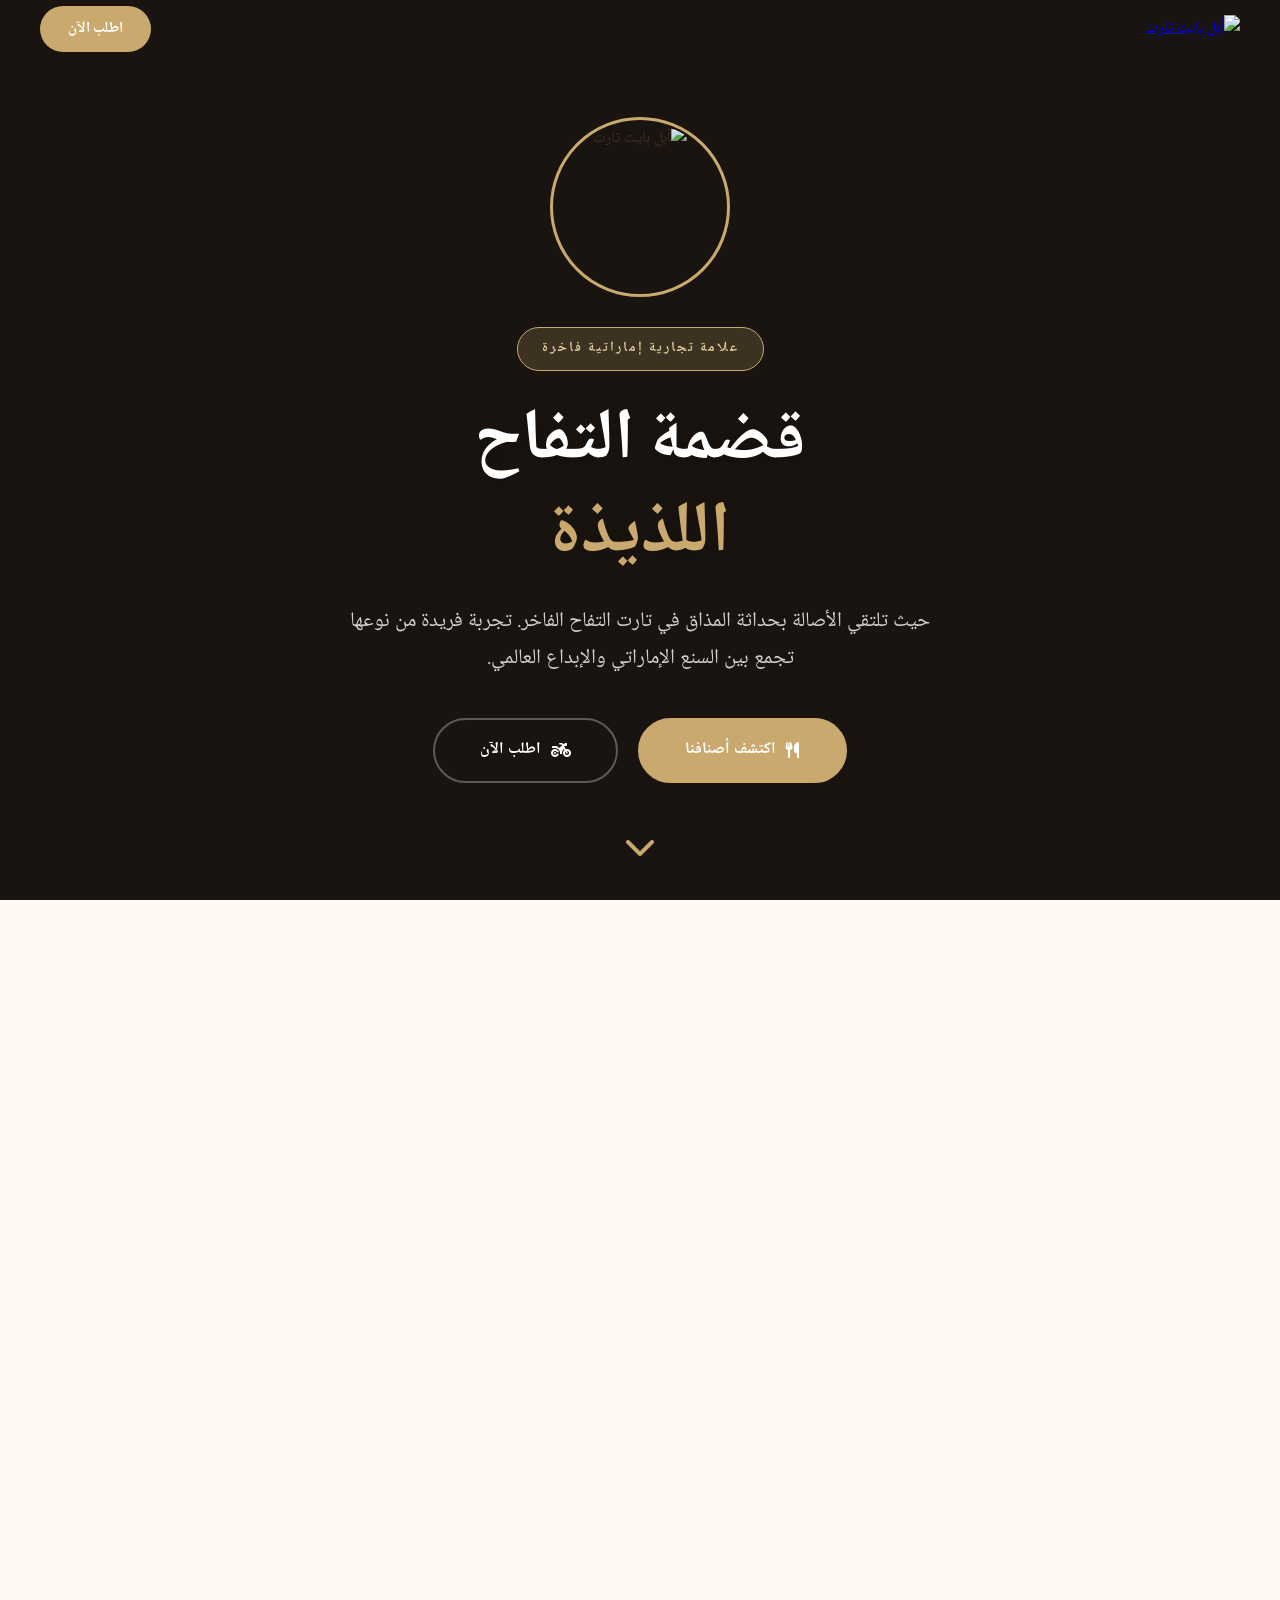
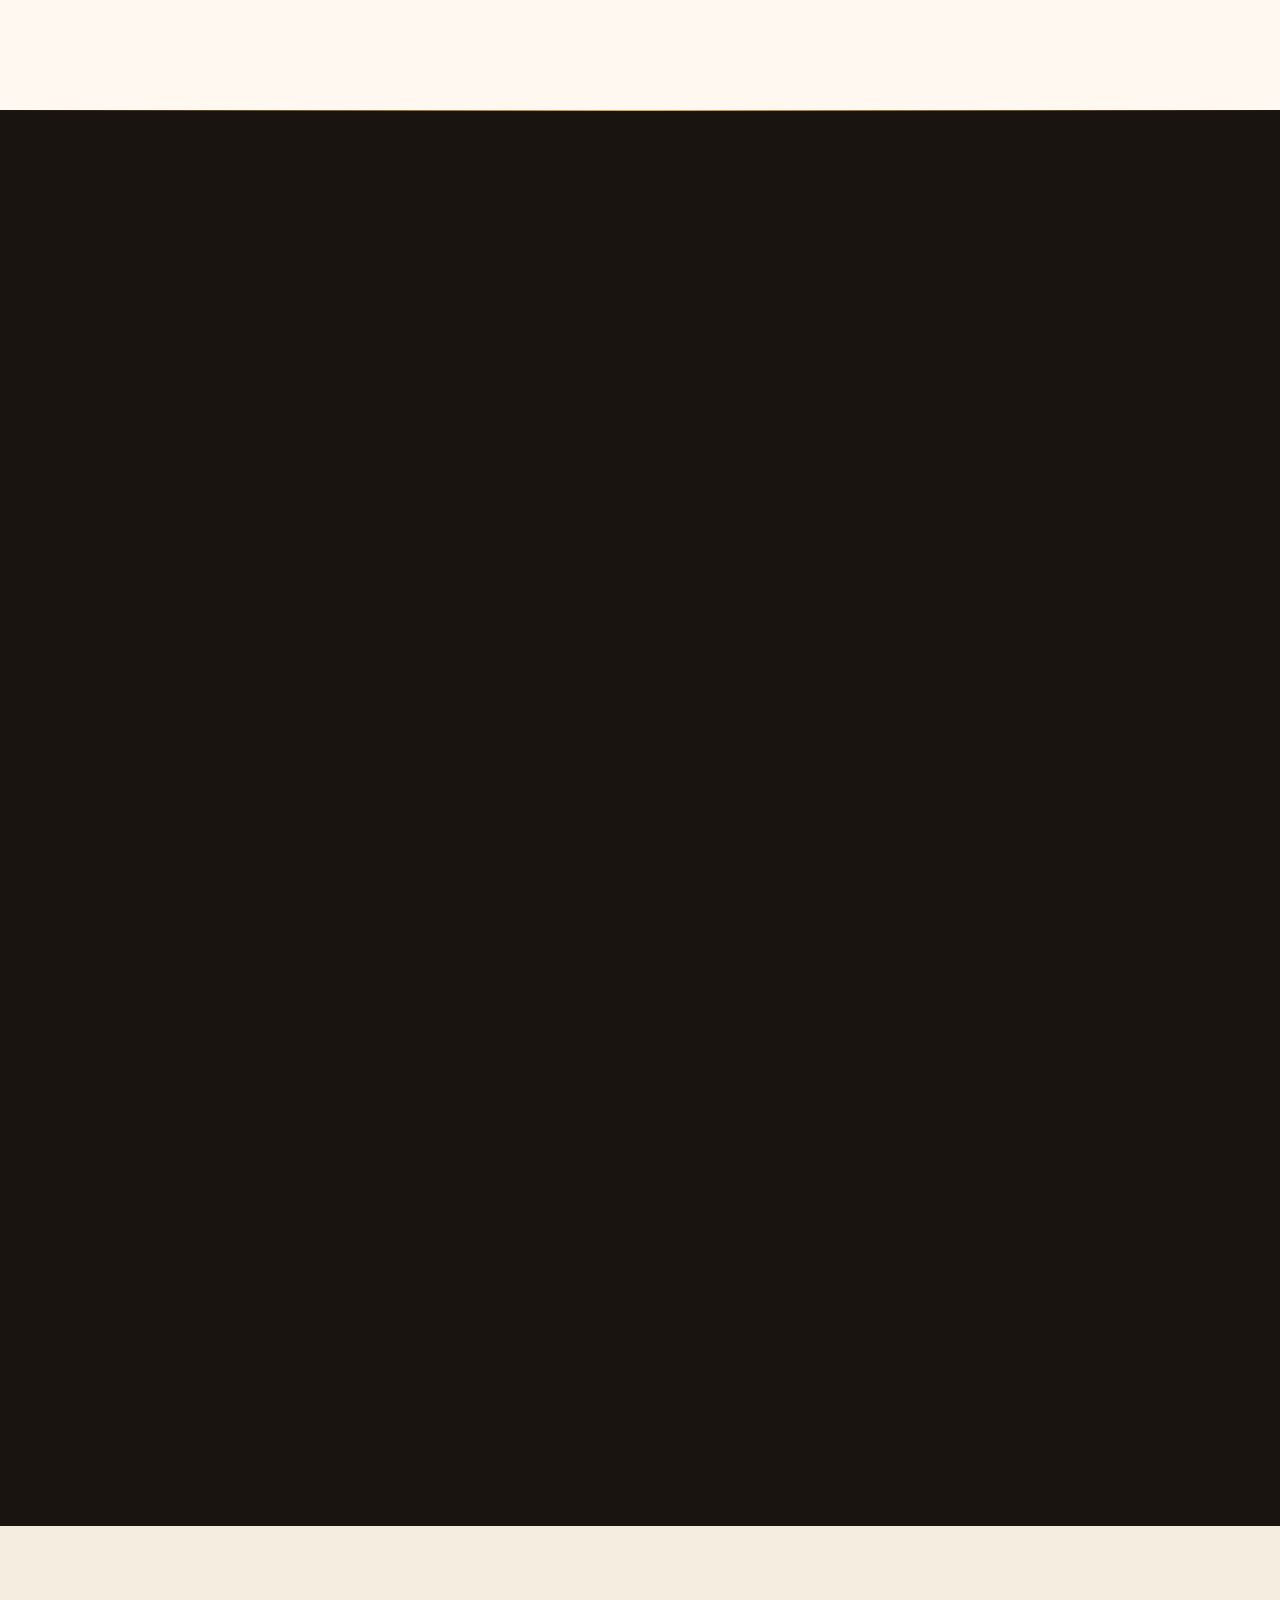
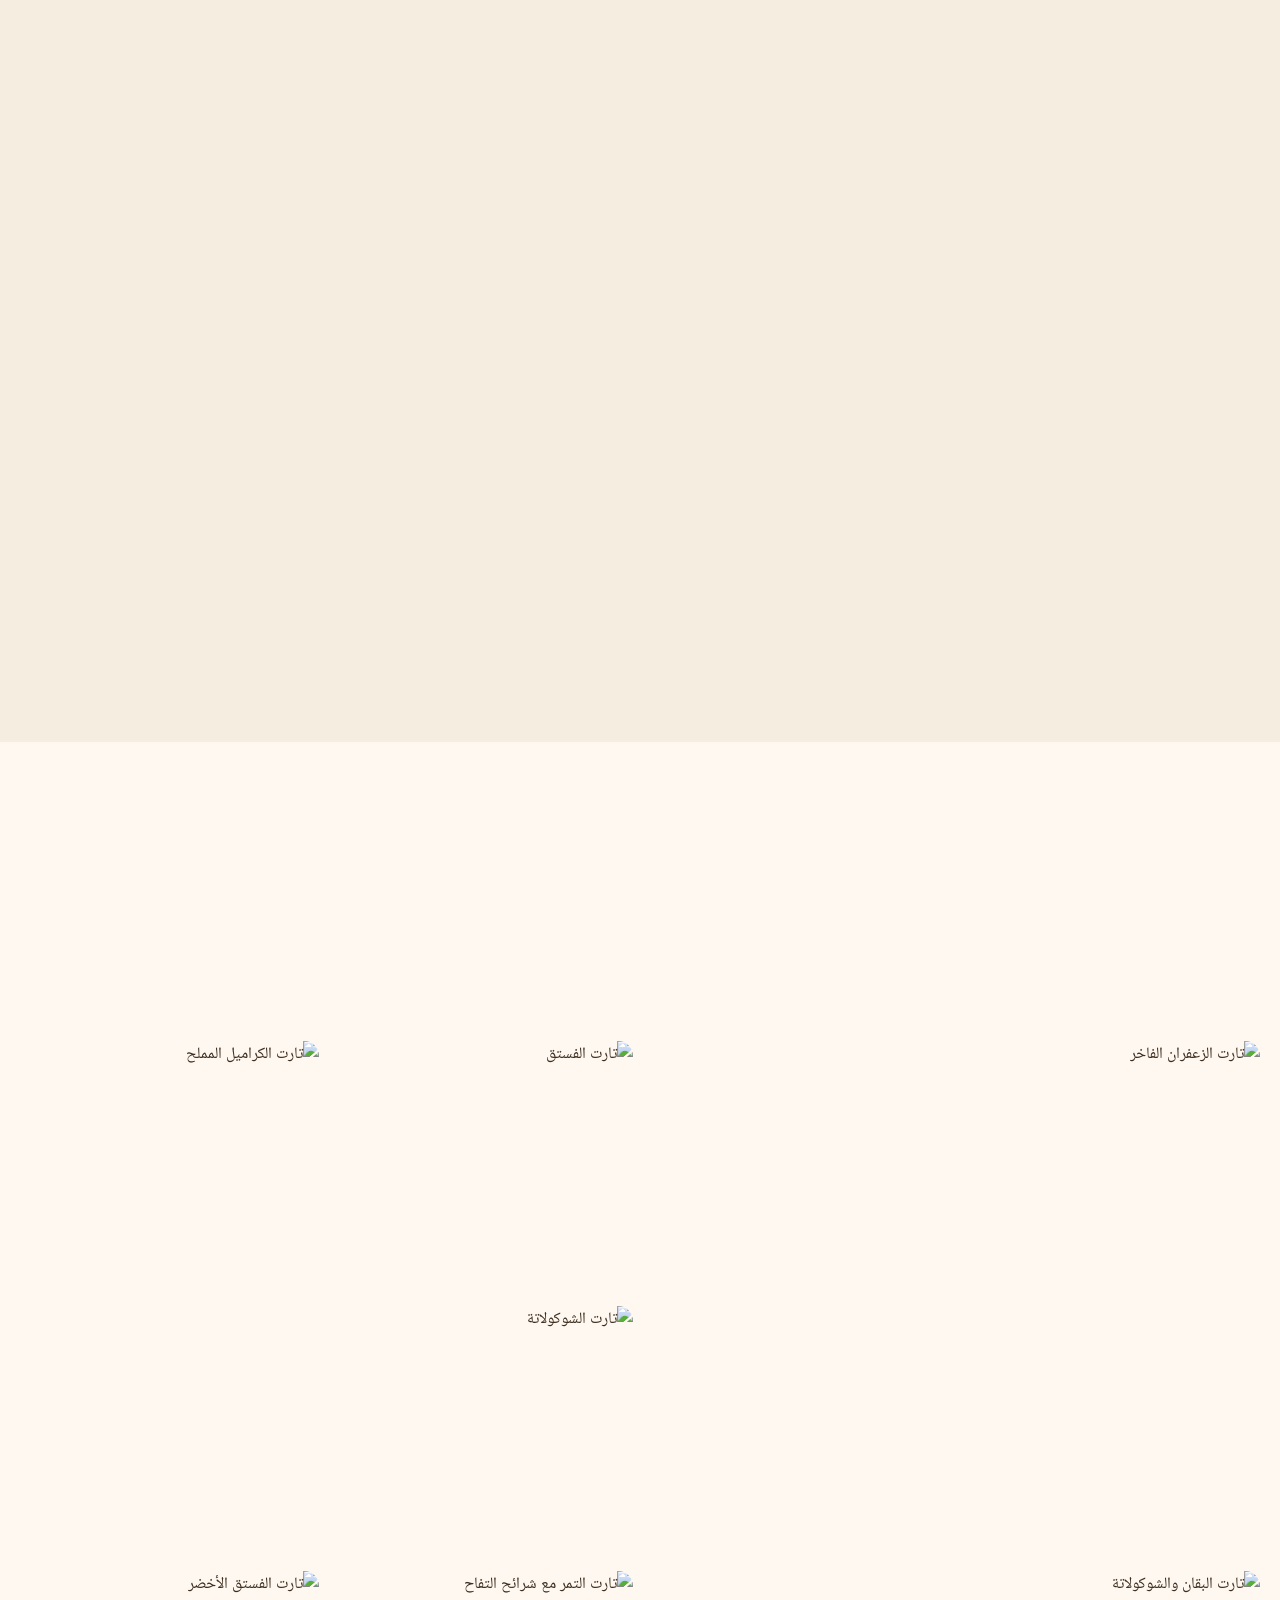
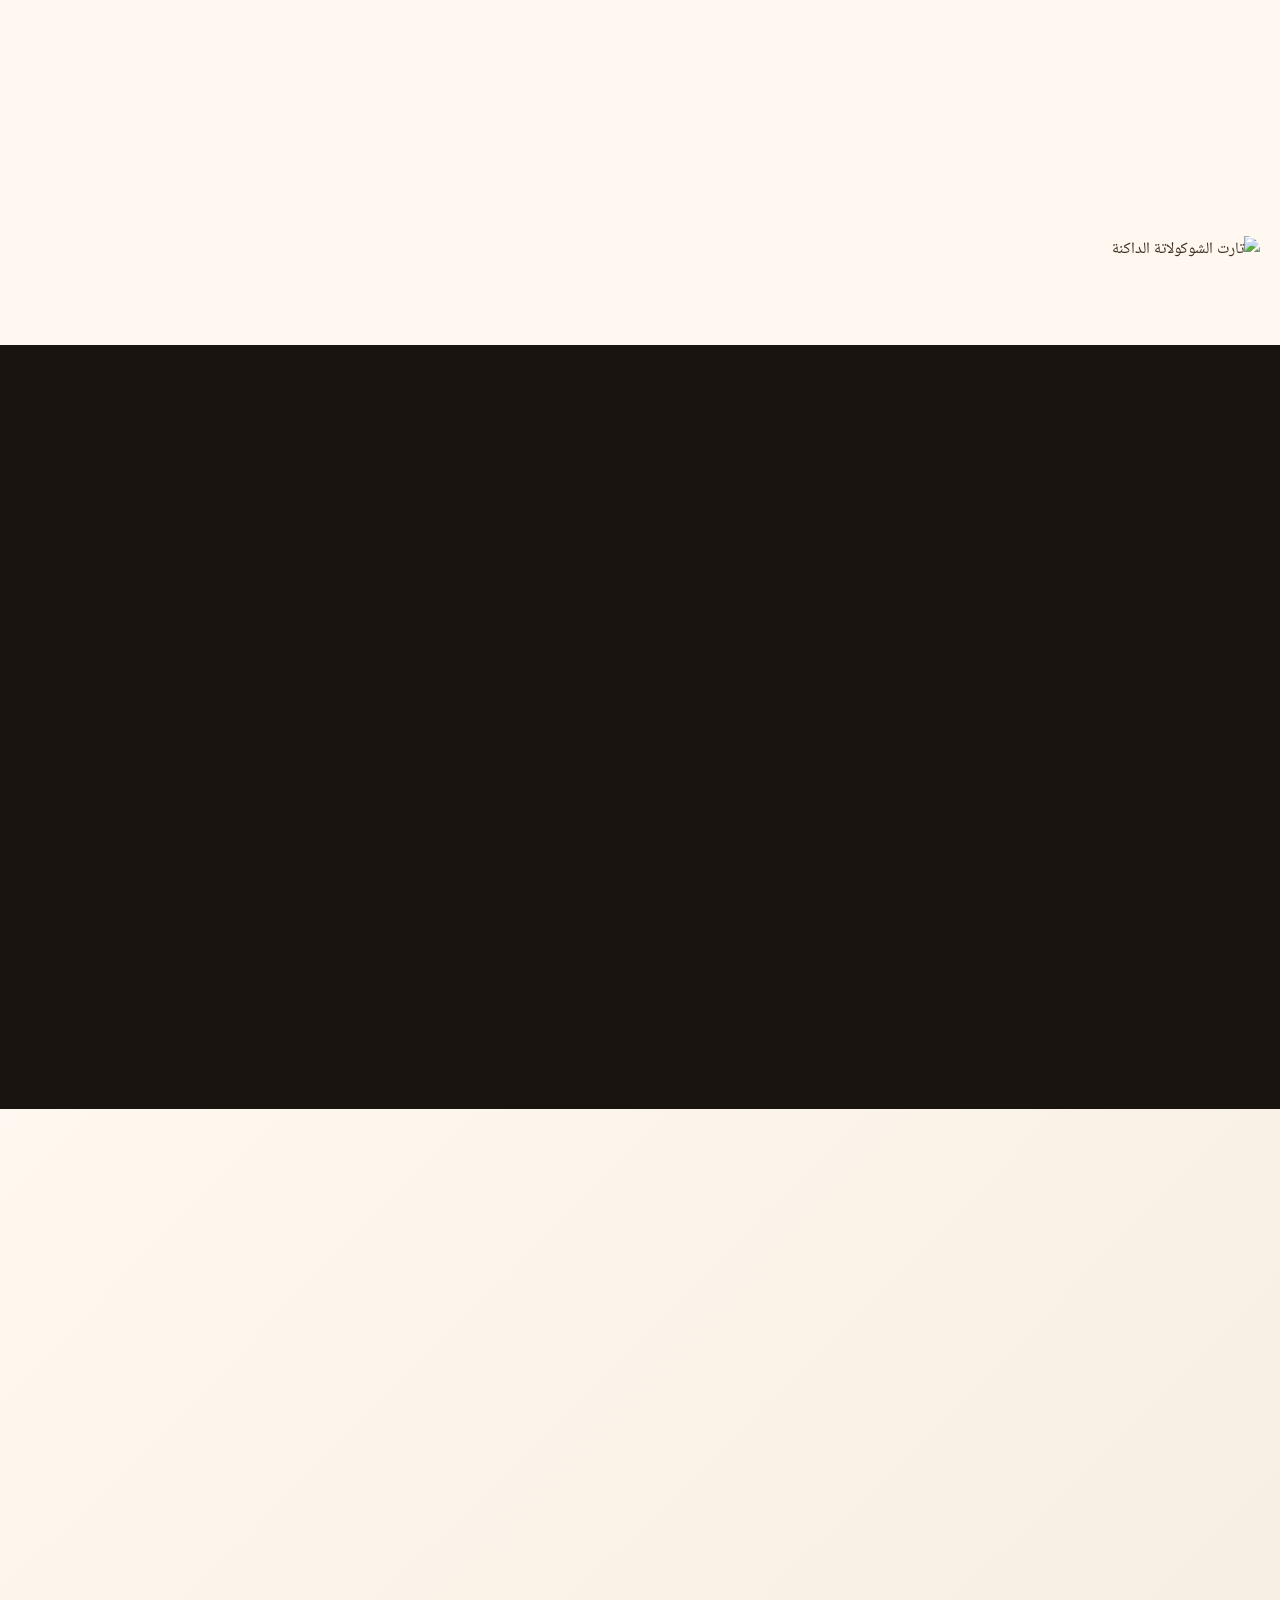
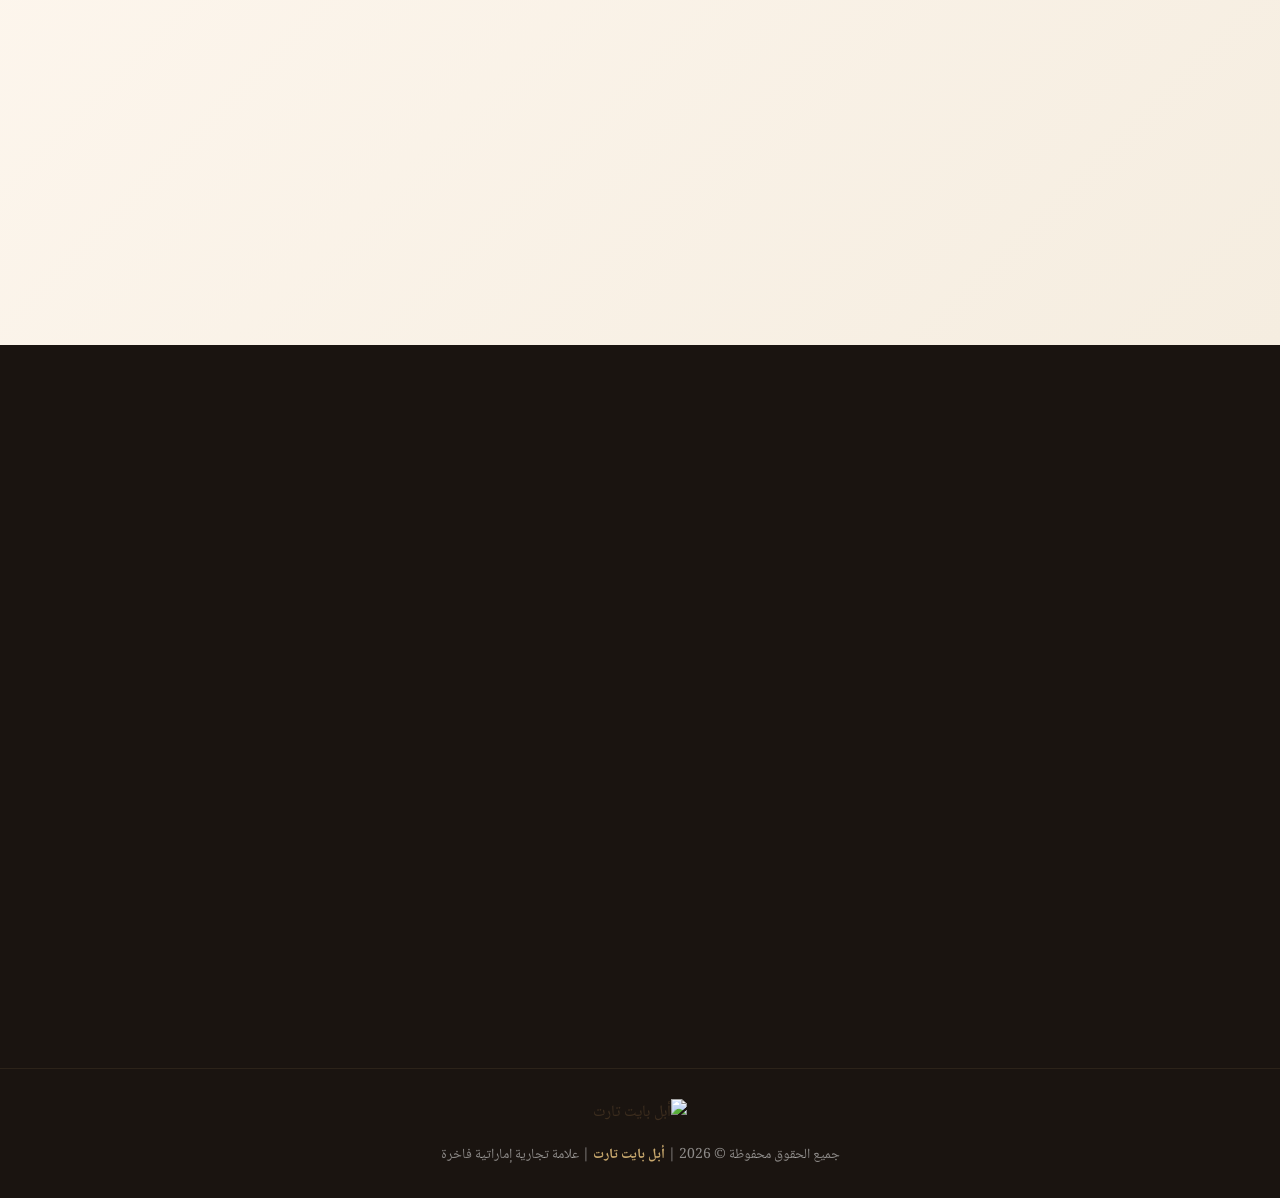
==== index.html @ c9e3f79e ""Upload Apple Bite website"" ====
<!DOCTYPE html>
<html lang="ar" dir="rtl">
<head>
    <meta charset="UTF-8">
    <meta name="viewport" content="width=device-width, initial-scale=1.0">
    <title>أبل بايت تارت | Apple Bite Tart - تارت التفاح الفاخر</title>
    <meta name="description" content="أبل بايت تارت - علامة تجارية إماراتية فاخرة متخصصة في تارت التفاح المبتكر بأسلوب غير مسبوق. تجربة فريدة تجمع بين الأصالة والحداثة.">
    <link rel="preconnect" href="https://fonts.googleapis.com">
    <link href="https://fonts.googleapis.com/css2?family=Noto+Naskh+Arabic:wght@400;500;600;700&family=Playfair+Display:ital,wght@0,400;0,600;0,700;1,400&display=swap" rel="stylesheet">
    <link rel="stylesheet" href="https://cdnjs.cloudflare.com/ajax/libs/font-awesome/6.5.1/css/all.min.css">
    <script src="https://cdnjs.cloudflare.com/ajax/libs/gsap/3.12.5/gsap.min.js"></script>
    <script src="https://cdnjs.cloudflare.com/ajax/libs/gsap/3.12.5/ScrollTrigger.min.js"></script>
    <style>
        :root {
            --gold: #C9A96E;
            --gold-light: #E8D5A3;
            --gold-dark: #A08040;
            --caramel: #B87333;
            --apple-red: #8B3A3A;
            --apple-red-light: #C44E4E;
            --cream: #FFF8F0;
            --cream-dark: #F5EDE0;
            --dark: #1A1410;
            --dark-light: #2C2218;
            --text: #3D2E1F;
            --text-light: #6B5344;
            --pink-brand: #E8B4B8;
            --pink-light: #F5D5D8;
        }

        * {
            margin: 0;
            padding: 0;
            box-sizing: border-box;
        }

        html {
            scroll-behavior: smooth;
        }

        body {
            font-family: 'Noto Naskh Arabic', serif;
            background: var(--cream);
            color: var(--text);
            overflow-x: hidden;
            line-height: 1.8;
        }

        ::selection {
            background: var(--gold);
            color: white;
        }

        /* ===== SCROLLBAR ===== */
        ::-webkit-scrollbar {
            width: 8px;
        }
        ::-webkit-scrollbar-track {
            background: var(--cream-dark);
        }
        ::-webkit-scrollbar-thumb {
            background: var(--gold);
            border-radius: 4px;
        }

        /* ===== NAVIGATION ===== */
        .navbar {
            position: fixed;
            top: 0;
            width: 100%;
            z-index: 1000;
            padding: 15px 40px;
            transition: all 0.5s cubic-bezier(0.4, 0, 0.2, 1);
            display: flex;
            justify-content: space-between;
            align-items: center;
        }

        .navbar.scrolled {
            background: rgba(255, 248, 240, 0.95);
            backdrop-filter: blur(20px);
            box-shadow: 0 4px 30px rgba(0,0,0,0.08);
            padding: 10px 40px;
        }

        .nav-logo {
            height: 60px;
            transition: all 0.3s;
        }
        .navbar.scrolled .nav-logo {
            height: 50px;
        }

        .nav-links {
            display: flex;
            gap: 35px;
            list-style: none;
        }

        .nav-links a {
            color: var(--dark);
            text-decoration: none;
            font-size: 15px;
            font-weight: 600;
            position: relative;
            padding: 5px 0;
            transition: color 0.3s;
        }

        .nav-links a::after {
            content: '';
            position: absolute;
            bottom: 0;
            right: 0;
            width: 0;
            height: 2px;
            background: var(--gold);
            transition: width 0.3s ease;
        }

        .nav-links a:hover::after {
            width: 100%;
        }

        .nav-links a:hover {
            color: var(--gold-dark);
        }

        .nav-cta {
            background: var(--gold);
            color: white !important;
            padding: 10px 28px !important;
            border-radius: 30px;
            font-weight: 700 !important;
            transition: all 0.3s !important;
        }

        .nav-cta:hover {
            background: var(--gold-dark);
            transform: translateY(-2px);
            box-shadow: 0 8px 25px rgba(201, 169, 110, 0.4);
        }

        .nav-cta::after {
            display: none !important;
        }

        .mobile-menu-btn {
            display: none;
            background: none;
            border: none;
            font-size: 24px;
            color: var(--dark);
            cursor: pointer;
        }

        /* ===== HERO SECTION ===== */
        .hero {
            min-height: 100vh;
            position: relative;
            display: flex;
            align-items: center;
            justify-content: center;
            overflow: hidden;
            background: var(--dark);
        }

        .hero-bg {
            position: absolute;
            inset: 0;
            background: url('images/saffron_tart.jpg') center/cover;
            opacity: 0.4;
            transform: scale(1.1);
        }

        .hero-overlay {
            position: absolute;
            inset: 0;
            background: linear-gradient(180deg, rgba(26,20,16,0.3) 0%, rgba(26,20,16,0.7) 50%, rgba(26,20,16,0.95) 100%);
        }

        .hero-content {
            position: relative;
            z-index: 2;
            text-align: center;
            padding: 0 20px;
            max-width: 900px;
        }

        .hero-logo {
            width: 180px;
            height: 180px;
            margin: 0 auto 30px;
            border-radius: 50%;
            border: 3px solid var(--gold);
            padding: 5px;
            animation: float 6s ease-in-out infinite;
        }

        .hero-logo img {
            width: 100%;
            height: 100%;
            border-radius: 50%;
            object-fit: cover;
        }

        @keyframes float {
            0%, 100% { transform: translateY(0); }
            50% { transform: translateY(-15px); }
        }

        .hero-badge {
            display: inline-block;
            background: rgba(201, 169, 110, 0.2);
            border: 1px solid var(--gold);
            color: var(--gold-light);
            padding: 8px 24px;
            border-radius: 30px;
            font-size: 14px;
            font-weight: 600;
            margin-bottom: 25px;
            letter-spacing: 2px;
        }

        .hero h1 {
            font-family: 'Noto Naskh Arabic', serif;
            font-size: clamp(2.5rem, 6vw, 4.5rem);
            color: white;
            margin-bottom: 20px;
            line-height: 1.3;
            text-shadow: 0 4px 20px rgba(0,0,0,0.3);
        }

        .hero h1 span {
            color: var(--gold);
            display: block;
        }

        .hero-subtitle {
            font-size: clamp(1rem, 2.5vw, 1.3rem);
            color: rgba(255,255,255,0.8);
            margin-bottom: 40px;
            max-width: 600px;
            margin-left: auto;
            margin-right: auto;
        }

        .hero-cta-group {
            display: flex;
            gap: 20px;
            justify-content: center;
            flex-wrap: wrap;
        }

        .btn-primary {
            background: var(--gold);
            color: white;
            padding: 16px 45px;
            border-radius: 50px;
            text-decoration: none;
            font-weight: 700;
            font-size: 16px;
            transition: all 0.4s cubic-bezier(0.4, 0, 0.2, 1);
            display: inline-flex;
            align-items: center;
            gap: 10px;
            border: 2px solid var(--gold);
            cursor: pointer;
        }

        .btn-primary:hover {
            background: transparent;
            color: var(--gold);
            transform: translateY(-3px);
            box-shadow: 0 15px 40px rgba(201, 169, 110, 0.3);
        }

        .btn-secondary {
            background: transparent;
            color: white;
            padding: 16px 45px;
            border-radius: 50px;
            text-decoration: none;
            font-weight: 700;
            font-size: 16px;
            transition: all 0.4s;
            display: inline-flex;
            align-items: center;
            gap: 10px;
            border: 2px solid rgba(255,255,255,0.3);
            cursor: pointer;
        }

        .btn-secondary:hover {
            border-color: var(--gold);
            color: var(--gold);
            transform: translateY(-3px);
        }

        .scroll-indicator {
            position: absolute;
            bottom: 30px;
            left: 50%;
            transform: translateX(-50%);
            color: var(--gold);
            animation: bounce 2s infinite;
            cursor: pointer;
        }

        @keyframes bounce {
            0%, 100% { transform: translateX(-50%) translateY(0); }
            50% { transform: translateX(-50%) translateY(10px); }
        }

        /* ===== SECTION STYLES ===== */
        .section {
            padding: 100px 40px;
            position: relative;
        }

        .section-header {
            text-align: center;
            margin-bottom: 60px;
        }

        .section-label {
            color: var(--gold);
            font-weight: 700;
            font-size: 14px;
            letter-spacing: 3px;
            text-transform: uppercase;
            margin-bottom: 15px;
            display: block;
        }

        .section-title {
            font-family: 'Noto Naskh Arabic', serif;
            font-size: clamp(2rem, 4vw, 3rem);
            color: var(--dark);
            margin-bottom: 20px;
            line-height: 1.4;
        }

        .section-title span {
            color: var(--gold);
        }

        .section-desc {
            color: var(--text-light);
            font-size: 1.1rem;
            max-width: 700px;
            margin: 0 auto;
        }

        /* ===== ABOUT SECTION ===== */
        .about {
            background: var(--cream);
        }

        .about-grid {
            display: grid;
            grid-template-columns: 1fr 1fr;
            gap: 60px;
            align-items: center;
            max-width: 1200px;
            margin: 0 auto;
        }

        .about-image {
            position: relative;
        }

        .about-image img {
            width: 100%;
            border-radius: 20px;
            box-shadow: 0 30px 60px rgba(0,0,0,0.15);
        }

        .about-image::before {
            content: '';
            position: absolute;
            top: -20px;
            right: -20px;
            width: 100%;
            height: 100%;
            border: 3px solid var(--gold);
            border-radius: 20px;
            z-index: -1;
        }

        .about-content h3 {
            font-size: 1.8rem;
            color: var(--dark);
            margin-bottom: 20px;
            line-height: 1.5;
        }

        .about-content p {
            color: var(--text-light);
            margin-bottom: 20px;
            font-size: 1.05rem;
        }

        .about-stats {
            display: grid;
            grid-template-columns: repeat(3, 1fr);
            gap: 20px;
            margin-top: 30px;
        }

        .stat-item {
            text-align: center;
            padding: 20px;
            background: white;
            border-radius: 15px;
            box-shadow: 0 10px 30px rgba(0,0,0,0.05);
        }

        .stat-number {
            font-size: 2rem;
            font-weight: 700;
            color: var(--gold);
            display: block;
        }

        .stat-label {
            font-size: 13px;
            color: var(--text-light);
            margin-top: 5px;
        }

        /* ===== MENU SECTION ===== */
        .menu {
            background: var(--dark);
            position: relative;
            overflow: hidden;
        }

        .menu::before {
            content: '';
            position: absolute;
            top: 0;
            left: 0;
            right: 0;
            height: 1px;
            background: linear-gradient(90deg, transparent, var(--gold), transparent);
        }

        .menu .section-label {
            color: var(--gold-light);
        }

        .menu .section-title {
            color: white;
        }

        .menu .section-desc {
            color: rgba(255,255,255,0.6);
        }

        .menu-grid {
            display: grid;
            grid-template-columns: repeat(auto-fit, minmax(320px, 1fr));
            gap: 30px;
            max-width: 1300px;
            margin: 0 auto;
        }

        .menu-card {
            background: var(--dark-light);
            border-radius: 20px;
            overflow: hidden;
            transition: all 0.5s cubic-bezier(0.4, 0, 0.2, 1);
            border: 1px solid rgba(201, 169, 110, 0.1);
            position: relative;
        }

        .menu-card:hover {
            transform: translateY(-10px);
            border-color: rgba(201, 169, 110, 0.3);
            box-shadow: 0 30px 60px rgba(0,0,0,0.3);
        }

        .menu-card-image {
            height: 280px;
            overflow: hidden;
            position: relative;
        }

        .menu-card-image img {
            width: 100%;
            height: 100%;
            object-fit: cover;
            transition: transform 0.6s;
        }

        .menu-card:hover .menu-card-image img {
            transform: scale(1.1);
        }

        .menu-card-badge {
            position: absolute;
            top: 15px;
            right: 15px;
            background: var(--gold);
            color: white;
            padding: 6px 16px;
            border-radius: 20px;
            font-size: 12px;
            font-weight: 700;
            z-index: 2;
        }

        .menu-card-content {
            padding: 25px;
        }

        .menu-card-header {
            display: flex;
            justify-content: space-between;
            align-items: center;
            margin-bottom: 12px;
        }

        .menu-card-title {
            font-size: 1.3rem;
            color: white;
            font-weight: 700;
        }

        .menu-card-price {
            font-size: 1.5rem;
            color: var(--gold);
            font-weight: 700;
        }

        .menu-card-desc {
            color: rgba(255,255,255,0.6);
            font-size: 0.95rem;
            margin-bottom: 15px;
            line-height: 1.7;
        }

        .menu-card-tags {
            display: flex;
            gap: 8px;
            flex-wrap: wrap;
        }

        .menu-tag {
            background: rgba(201, 169, 110, 0.15);
            color: var(--gold-light);
            padding: 4px 12px;
            border-radius: 15px;
            font-size: 12px;
        }

        /* ===== PACKAGING SECTION ===== */
        .packaging {
            background: var(--cream-dark);
        }

        .packaging-grid {
            display: grid;
            grid-template-columns: 1fr 1fr;
            gap: 60px;
            align-items: center;
            max-width: 1200px;
            margin: 0 auto;
        }

        .packaging-content h3 {
            font-size: 1.8rem;
            color: var(--dark);
            margin-bottom: 20px;
        }

        .packaging-content p {
            color: var(--text-light);
            margin-bottom: 25px;
            font-size: 1.05rem;
        }

        .packaging-layers {
            display: flex;
            flex-direction: column;
            gap: 15px;
        }

        .layer-item {
            display: flex;
            align-items: center;
            gap: 15px;
            padding: 15px 20px;
            background: white;
            border-radius: 12px;
            box-shadow: 0 5px 20px rgba(0,0,0,0.05);
            transition: all 0.3s;
        }

        .layer-item:hover {
            transform: translateX(-5px);
            box-shadow: 0 10px 30px rgba(0,0,0,0.1);
        }

        .layer-number {
            width: 40px;
            height: 40px;
            background: var(--gold);
            color: white;
            border-radius: 50%;
            display: flex;
            align-items: center;
            justify-content: center;
            font-weight: 700;
            flex-shrink: 0;
        }

        .layer-text {
            font-size: 0.95rem;
            color: var(--text);
        }

        .packaging-image {
            position: relative;
        }

        .packaging-image img {
            width: 100%;
            border-radius: 20px;
            box-shadow: 0 30px 60px rgba(0,0,0,0.2);
        }

        /* ===== GALLERY SECTION ===== */
        .gallery {
            background: var(--cream);
            padding: 80px 20px;
        }

        .gallery-grid {
            display: grid;
            grid-template-columns: repeat(4, 1fr);
            grid-template-rows: repeat(3, 250px);
            gap: 15px;
            max-width: 1400px;
            margin: 0 auto;
        }

        .gallery-item {
            border-radius: 15px;
            overflow: hidden;
            position: relative;
            cursor: pointer;
        }

        .gallery-item img {
            width: 100%;
            height: 100%;
            object-fit: cover;
            transition: transform 0.6s;
        }

        .gallery-item:hover img {
            transform: scale(1.1);
        }

        .gallery-item::after {
            content: '';
            position: absolute;
            inset: 0;
            background: linear-gradient(to top, rgba(0,0,0,0.5) 0%, transparent 50%);
            opacity: 0;
            transition: opacity 0.3s;
        }

        .gallery-item:hover::after {
            opacity: 1;
        }

        .gallery-item.large {
            grid-column: span 2;
            grid-row: span 2;
        }

        .gallery-item.wide {
            grid-column: span 2;
        }

        /* ===== HOSPITALITY SECTION ===== */
        .hospitality {
            background: var(--dark);
            position: relative;
        }

        .hospitality .section-title {
            color: white;
        }

        .hospitality-grid {
            display: grid;
            grid-template-columns: repeat(3, 1fr);
            gap: 30px;
            max-width: 1100px;
            margin: 0 auto;
        }

        .hospitality-card {
            background: var(--dark-light);
            border-radius: 20px;
            padding: 40px 30px;
            text-align: center;
            border: 1px solid rgba(201, 169, 110, 0.1);
            transition: all 0.4s;
        }

        .hospitality-card:hover {
            border-color: rgba(201, 169, 110, 0.3);
            transform: translateY(-5px);
        }

        .hospitality-icon {
            width: 70px;
            height: 70px;
            background: rgba(201, 169, 110, 0.15);
            border-radius: 50%;
            display: flex;
            align-items: center;
            justify-content: center;
            margin: 0 auto 20px;
            font-size: 28px;
            color: var(--gold);
        }

        .hospitality-card h4 {
            color: white;
            font-size: 1.2rem;
            margin-bottom: 12px;
        }

        .hospitality-card p {
            color: rgba(255,255,255,0.6);
            font-size: 0.95rem;
        }

        .hospitality-badge {
            display: inline-block;
            background: var(--gold);
            color: white;
            padding: 4px 15px;
            border-radius: 15px;
            font-size: 12px;
            font-weight: 700;
            margin-top: 15px;
        }

        /* ===== ORDER SECTION ===== */
        .order {
            background: linear-gradient(135deg, var(--cream) 0%, var(--cream-dark) 100%);
        }

        .order-grid {
            display: grid;
            grid-template-columns: 1fr 1fr;
            gap: 50px;
            align-items: center;
            max-width: 1100px;
            margin: 0 auto;
        }

        .order-content h3 {
            font-size: 2rem;
            color: var(--dark);
            margin-bottom: 20px;
        }

        .order-content p {
            color: var(--text-light);
            margin-bottom: 30px;
            font-size: 1.1rem;
        }

        .order-apps {
            display: flex;
            gap: 20px;
            flex-wrap: wrap;
        }

        .order-app {
            display: flex;
            align-items: center;
            gap: 12px;
            background: white;
            padding: 15px 25px;
            border-radius: 15px;
            box-shadow: 0 10px 30px rgba(0,0,0,0.08);
            transition: all 0.3s;
            text-decoration: none;
            color: var(--dark);
            border: 2px solid transparent;
        }

        .order-app:hover {
            border-color: var(--gold);
            transform: translateY(-3px);
            box-shadow: 0 15px 40px rgba(0,0,0,0.12);
        }

        .order-app-icon {
            width: 50px;
            height: 50px;
            background: var(--gold);
            border-radius: 12px;
            display: flex;
            align-items: center;
            justify-content: center;
            color: white;
            font-size: 22px;
        }

        .order-app-info strong {
            display: block;
            font-size: 1rem;
        }

        .order-app-info span {
            font-size: 0.85rem;
            color: var(--text-light);
        }

        .order-image {
            position: relative;
        }

        .order-image img {
            width: 100%;
            border-radius: 20px;
            box-shadow: 0 30px 60px rgba(0,0,0,0.15);
        }

        /* ===== CONTACT SECTION ===== */
        .contact {
            background: var(--dark);
            padding: 80px 40px 40px;
        }

        .contact-grid {
            display: grid;
            grid-template-columns: 1fr 1fr;
            gap: 60px;
            max-width: 1100px;
            margin: 0 auto;
        }

        .contact-info h3 {
            color: white;
            font-size: 1.8rem;
            margin-bottom: 25px;
        }

        .contact-item {
            display: flex;
            align-items: center;
            gap: 15px;
            margin-bottom: 20px;
            color: rgba(255,255,255,0.7);
        }

        .contact-item i {
            width: 45px;
            height: 45px;
            background: rgba(201, 169, 110, 0.15);
            border-radius: 12px;
            display: flex;
            align-items: center;
            justify-content: center;
            color: var(--gold);
            font-size: 18px;
            flex-shrink: 0;
        }

        .contact-item a {
            color: rgba(255,255,255,0.7);
            text-decoration: none;
            transition: color 0.3s;
        }

        .contact-item a:hover {
            color: var(--gold);
        }

        .social-links {
            display: flex;
            gap: 15px;
            margin-top: 30px;
        }

        .social-link {
            width: 45px;
            height: 45px;
            background: rgba(201, 169, 110, 0.15);
            border-radius: 12px;
            display: flex;
            align-items: center;
            justify-content: center;
            color: var(--gold);
            font-size: 18px;
            transition: all 0.3s;
            text-decoration: none;
        }

        .social-link:hover {
            background: var(--gold);
            color: white;
            transform: translateY(-3px);
        }

        .contact-form {
            background: var(--dark-light);
            padding: 40px;
            border-radius: 20px;
            border: 1px solid rgba(201, 169, 110, 0.1);
        }

        .form-group {
            margin-bottom: 20px;
        }

        .form-group label {
            display: block;
            color: rgba(255,255,255,0.7);
            margin-bottom: 8px;
            font-size: 14px;
        }

        .form-group input,
        .form-group textarea {
            width: 100%;
            padding: 14px 18px;
            background: rgba(255,255,255,0.05);
            border: 1px solid rgba(201, 169, 110, 0.2);
            border-radius: 12px;
            color: white;
            font-family: inherit;
            font-size: 15px;
            transition: all 0.3s;
        }

        .form-group input:focus,
        .form-group textarea:focus {
            outline: none;
            border-color: var(--gold);
            background: rgba(255,255,255,0.08);
        }

        .form-group textarea {
            resize: vertical;
            min-height: 120px;
        }

        /* ===== FOOTER ===== */
        .footer {
            background: var(--dark);
            padding: 30px 40px;
            text-align: center;
            border-top: 1px solid rgba(201, 169, 110, 0.1);
        }

        .footer-logo {
            height: 70px;
            margin-bottom: 15px;
        }

        .footer p {
            color: rgba(255,255,255,0.5);
            font-size: 14px;
        }

        .footer-brand {
            color: var(--gold);
            font-weight: 700;
        }

        /* ===== ANIMATIONS ===== */
        .reveal {
            opacity: 0;
            transform: translateY(40px);
        }

        /* ===== RESPONSIVE ===== */
        @media (max-width: 992px) {
            .about-grid,
            .packaging-grid,
            .order-grid,
            .contact-grid {
                grid-template-columns: 1fr;
                gap: 40px;
            }

            .hospitality-grid {
                grid-template-columns: 1fr;
            }

            .gallery-grid {
                grid-template-columns: repeat(2, 1fr);
                grid-template-rows: auto;
            }

            .gallery-item.large {
                grid-column: span 2;
                grid-row: span 1;
                height: 300px;
            }

            .about-image::before {
                display: none;
            }
        }

        @media (max-width: 768px) {
            .navbar {
                padding: 15px 20px;
            }

            .nav-links {
                display: none;
                position: absolute;
                top: 100%;
                left: 0;
                right: 0;
                background: rgba(255, 248, 240, 0.98);
                flex-direction: column;
                padding: 20px;
                gap: 15px;
                box-shadow: 0 10px 30px rgba(0,0,0,0.1);
            }

            .nav-links.active {
                display: flex;
            }

            .mobile-menu-btn {
                display: block;
            }

            .section {
                padding: 60px 20px;
            }

            .about-stats {
                grid-template-columns: 1fr;
            }

            .gallery-grid {
                grid-template-columns: 1fr;
            }

            .gallery-item.large,
            .gallery-item.wide {
                grid-column: span 1;
            }

            .hero-cta-group {
                flex-direction: column;
                align-items: center;
            }

            .btn-primary, .btn-secondary {
                width: 100%;
                max-width: 280px;
                justify-content: center;
            }
        }

        /* ===== FLOATING PARTICLES ===== */
        .particles {
            position: fixed;
            top: 0;
            left: 0;
            width: 100%;
            height: 100%;
            pointer-events: none;
            z-index: 1;
            overflow: hidden;
        }

        .particle {
            position: absolute;
            width: 6px;
            height: 6px;
            background: var(--gold);
            border-radius: 50%;
            opacity: 0.3;
            animation: particle-float 15s infinite;
        }

        @keyframes particle-float {
            0%, 100% {
                transform: translateY(100vh) rotate(0deg);
                opacity: 0;
            }
            10% {
                opacity: 0.3;
            }
            90% {
                opacity: 0.3;
            }
            100% {
                transform: translateY(-100vh) rotate(720deg);
                opacity: 0;
            }
        }

        /* ===== LIGHTBOX ===== */
        .lightbox {
            display: none;
            position: fixed;
            inset: 0;
            background: rgba(0,0,0,0.95);
            z-index: 2000;
            align-items: center;
            justify-content: center;
            padding: 20px;
        }

        .lightbox.active {
            display: flex;
        }

        .lightbox img {
            max-width: 90%;
            max-height: 90vh;
            border-radius: 10px;
            box-shadow: 0 30px 60px rgba(0,0,0,0.5);
        }

        .lightbox-close {
            position: absolute;
            top: 20px;
            left: 20px;
            color: white;
            font-size: 30px;
            cursor: pointer;
            background: none;
            border: none;
            width: 50px;
            height: 50px;
            border-radius: 50%;
            display: flex;
            align-items: center;
            justify-content: center;
            transition: background 0.3s;
        }

        .lightbox-close:hover {
            background: rgba(255,255,255,0.1);
        }
    </style>
</head>
<body>

    <!-- Particles -->
    <div class="particles" id="particles"></div>

    <!-- Navigation -->
    <nav class="navbar" id="navbar">
        <a href="#hero">
            <img src="images/logo_new.png" alt="أبل بايت تارت" class="nav-logo">
        </a>
        <button class="mobile-menu-btn" onclick="toggleMenu()">
            <i class="fas fa-bars"></i>
        </button>
        <ul class="nav-links" id="navLinks">
            <li><a href="#about">قصتنا</a></li>
            <li><a href="#menu">قائمتنا</a></li>
            <li><a href="#packaging">التغليف</a></li>
            <li><a href="#gallery">معرض الصور</a></li>
            <li><a href="#hospitality">الضيافة</a></li>
            <li><a href="#order" class="nav-cta">اطلب الآن</a></li>
        </ul>
    </nav>

    <!-- Hero Section -->
    <section class="hero" id="hero">
        <div class="hero-bg"></div>
        <div class="hero-overlay"></div>
        <div class="hero-content">
            <div class="hero-logo">
                <img src="images/logo_new.png" alt="أبل بايت تارت">
            </div>
            <div class="hero-badge">علامة تجارية إماراتية فاخرة</div>
            <h1>
                قضمة التفاح
                <span>اللذيذة</span>
            </h1>
            <p class="hero-subtitle">
                حيث تلتقي الأصالة بحداثة المذاق في تارت التفاح الفاخر. تجربة فريدة من نوعها تجمع بين السنع الإماراتي والإبداع العالمي.
            </p>
            <div class="hero-cta-group">
                <a href="#menu" class="btn-primary">
                    <i class="fas fa-utensils"></i>
                    اكتشف أصنافنا
                </a>
                <a href="#order" class="btn-secondary">
                    <i class="fas fa-motorcycle"></i>
                    اطلب الآن
                </a>
            </div>
        </div>
        <div class="scroll-indicator" onclick="document.getElementById('about').scrollIntoView({behavior:'smooth'})">
            <i class="fas fa-chevron-down fa-2x"></i>
        </div>
    </section>

    <!-- About Section -->
    <section class="section about" id="about">
        <div class="section-header reveal">
            <span class="section-label">من نحن</span>
            <h2 class="section-title">قصة <span>أبل بايت</span></h2>
            <p class="section-desc">من تجربة السوق في سويت جاردن العين إلى علامة تجارية وطنية رائدة</p>
        </div>
        <div class="about-grid">
            <div class="about-image reveal">
                <img src="images/date_tart_final.jpg" alt="تارت التفاح الفاخر">
            </div>
            <div class="about-content reveal">
                <h3>فن التفاح بأسلوب غير مسبوق</h3>
                <p>
                    انطلقت فكرة "أبل بايت" من تجربة عملية ناجحة لاختبار السوق المحلي في مدينة العين. حقق المنتج مبيعات ممتازة وردود فعل إيجابية جداً من العملاء، مما أثبت وجود فجوة في السوق لمنتجات تارت التفاح المتخصصة والفاخرة.
                </p>
                <p>
                    نتخصص ونتفرد في ابتكار "تارت التفاح" ومقرمشات التفاح بأسلوب فني غير مسبوق، وبطريقة مختلفة في سوق الحلويات من خلال التخصص، الجودة العالية، والتغليف الحصري.
                </p>
                <div class="about-stats">
                    <div class="stat-item">
                        <span class="stat-number">6+</span>
                        <span class="stat-label">نكهات مبتكرة</span>
                    </div>
                    <div class="stat-item">
                        <span class="stat-number">35</span>
                        <span class="stat-label">درهم للقطعة</span>
                    </div>
                    <div class="stat-item">
                        <span class="stat-number">5"</span>
                        <span class="stat-label">حجم فردي مثالي</span>
                    </div>
                </div>
            </div>
        </div>
    </section>

    <!-- Menu Section -->
    <section class="section menu" id="menu">
        <div class="section-header reveal">
            <span class="section-label">قائمتنا</span>
            <h2 class="section-title">قضمة <span>التفاح اللذيذة</span></h2>
            <p class="section-desc">تارت التفاح الفاخر (فردي - 5 بوصة) - كل قطعة صُممت بعناية لتكفي شخصاً واحداً بشغف</p>
        </div>
        <div class="menu-grid">
            <!-- Card 1: Authentic -->
            <div class="menu-card reveal">
                <div class="menu-card-image">
                    <img src="images/saffron_tart.jpg" alt="تارت الأصالة">
                    <span class="menu-card-badge">الأكثر طلباً</span>
                </div>
                <div class="menu-card-content">
                    <div class="menu-card-header">
                        <h4 class="menu-card-title">تارت الأصالة</h4>
                        <span class="menu-card-price">35 درهم</span>
                    </div>
                    <p class="menu-card-desc">
                        تارت بنكهة الهيل ومنقوع الزعفران الملكي، يُقدم مع آيس كريم القهوة العربية الفاخرة أو نكهة الزعفران.
                    </p>
                    <div class="menu-card-tags">
                        <span class="menu-tag">الهيل</span>
                        <span class="menu-tag">الزعفران</span>
                        <span class="menu-tag">قهوة عربية</span>
                    </div>
                </div>
            </div>

            <!-- Card 2: Oasis -->
            <div class="menu-card reveal">
                <div class="menu-card-image">
                    <img src="images/date_tart_final.jpg" alt="تارت الواحة">
                </div>
                <div class="menu-card-content">
                    <div class="menu-card-header">
                        <h4 class="menu-card-title">تارت الواحة</h4>
                        <span class="menu-card-price">35 درهم</span>
                    </div>
                    <p class="menu-card-desc">
                        مزيج دافئ من التفاح والتمر، يُقدم مع آيس كريم بقطع التمر الناعمة ولمسات من دبس التمر الغني.
                    </p>
                    <div class="menu-card-tags">
                        <span class="menu-tag">التمر</span>
                        <span class="menu-tag">دبس التمر</span>
                        <span class="menu-tag">الواحة</span>
                    </div>
                </div>
            </div>

            <!-- Card 3: Fitness/Maamoul -->
            <div class="menu-card reveal">
                <div class="menu-card-image">
                    <img src="images/tart_fitness.jpg" alt="تارت لياقة المعمول">
                    <span class="menu-card-badge">صحي</span>
                </div>
                <div class="menu-card-content">
                    <div class="menu-card-header">
                        <h4 class="menu-card-title">تارت لياقة المعمول</h4>
                        <span class="menu-card-price">35 درهم</span>
                    </div>
                    <p class="menu-card-desc">
                        الخيار الصحي: عجينة الشوفان واللوز، محشوة بالتفاح الأخضر اللاذع، تُقدم مع البوضة العربية بلمسة الكراميل المملح.
                    </p>
                    <div class="menu-card-tags">
                        <span class="menu-tag">شوفان</span>
                        <span class="menu-tag">لوز</span>
                        <span class="menu-tag">صحي</span>
                    </div>
                </div>
            </div>

            <!-- Card 4: Pure/Gluten Free -->
            <div class="menu-card reveal">
                <div class="menu-card-image">
                    <img src="images/tart_gluten_free.jpg" alt="تارت النقاء">
                    <span class="menu-card-badge">خالي من الجلوتين</span>
                </div>
                <div class="menu-card-content">
                    <div class="menu-card-header">
                        <h4 class="menu-card-title">تارت النقاء</h4>
                        <span class="menu-card-price">35 درهم</span>
                    </div>
                    <p class="menu-card-desc">
                        مخصص لأصحاب الحساسية الغذائية، يُقدم مع آيس كريم خالي من اللاكتوز لنقاء لا يُضاهى.
                    </p>
                    <div class="menu-card-tags">
                        <span class="menu-tag">خالي من الجلوتين</span>
                        <span class="menu-tag">خالي من اللاكتوز</span>
                    </div>
                </div>
            </div>

            <!-- Card 5: Classic -->
            <div class="menu-card reveal">
                <div class="menu-card-image">
                    <img src="images/tart12.jpg" alt="تارت كلاسيك">
                </div>
                <div class="menu-card-content">
                    <div class="menu-card-header">
                        <h4 class="menu-card-title">تارت كلاسيك</h4>
                        <span class="menu-card-price">35 درهم</span>
                    </div>
                    <p class="menu-card-desc">
                        التارت التقليدي بنكهة القرفة والجوز واللوز المقرمش، يُقدم مع آيس كريم و3 نكهات اختيارية (شوكولاتة، فستق، كراميل).
                    </p>
                    <div class="menu-card-tags">
                        <span class="menu-tag">قرفة</span>
                        <span class="menu-tag">جوز</span>
                        <span class="menu-tag">لوز</span>
                    </div>
                </div>
            </div>

            <!-- Card 6: Mini Emirates -->
            <div class="menu-card reveal">
                <div class="menu-card-image">
                    <img src="images/packaging_pyramid.jpg" alt="تارت مني الإمارات">
                </div>
                <div class="menu-card-content">
                    <div class="menu-card-header">
                        <h4 class="menu-card-title">تارت مني الإمارات</h4>
                        <span class="menu-card-price">35 درهم</span>
                    </div>
                    <p class="menu-card-desc">
                        تشكيلة من تارت التفاح الصغير في علبة هرمية فاخرة، مثالية للضيافة والهدايا والمناسبات الخاصة.
                    </p>
                    <div class="menu-card-tags">
                        <span class="menu-tag">ضيافة</span>
                        <span class="menu-tag">هدايا</span>
                        <span class="menu-tag">مناسبات</span>
                    </div>
                </div>
            </div>
        </div>
    </section>

    <!-- Packaging Section -->
    <section class="section packaging" id="packaging">
        <div class="section-header reveal">
            <span class="section-label">هندسة التغليف</span>
            <h2 class="section-title">تغليف <span>هرمي حصري</span></h2>
            <p class="section-desc">صديق للبيئة ومتعدد الطبقات لحماية المنتج وتقديم تجربة استثنائية</p>
        </div>
        <div class="packaging-grid">
            <div class="packaging-content reveal">
                <h3>ابتكار يضيف إلى العميل إبهاراً بصرياً</h3>
                <p>
                    صندوق تغليف التارت ليس مجرد تغليف عادي، بل هوية تميزنا وإبداع يضيف إلى العميل إبهاراً بصرياً يبقى في الذاكرة مع الطعم الفريد.
                </p>
                <div class="packaging-layers">
                    <div class="layer-item">
                        <span class="layer-number">1</span>
                        <span class="layer-text">التارت المغلف، وفوقه مقرمشات التفاح بالشوكولاتة البلجيكية كهدية ضيافة</span>
                    </div>
                    <div class="layer-item">
                        <span class="layer-number">2</span>
                        <span class="layer-text">علب الآيس كريم المبردة، الصوصات، وأدوات مائدة خشبية مطابقة للمواصفات البيئية</span>
                    </div>
                    <div class="layer-item">
                        <span class="layer-number">3</span>
                        <span class="layer-text">مغلف شاي أبل بايت الفاخر، مع البطاقة التعبيرية (عبق الماضي وعُمق المكان)</span>
                    </div>
                </div>
            </div>
            <div class="packaging-image reveal">
                <img src="images/packaging_pyramid.jpg" alt="التغليف الهرمي الحصري">
            </div>
        </div>
    </section>

    <!-- Gallery Section -->
    <section class="section gallery" id="gallery">
        <div class="section-header reveal">
            <span class="section-label">معرض الصور</span>
            <h2 class="section-title">لحظات <span>التميز</span></h2>
            <p class="section-desc">نظرة قريبة على فنون تارت التفاح التي نبتكرها بشغف</p>
        </div>
        <div class="gallery-grid">
            <div class="gallery-item large" onclick="openLightbox('images/saffron_tart.jpg')">
                <img src="images/saffron_tart.jpg" alt="تارت الزعفران الفاخر">
            </div>
            <div class="gallery-item" onclick="openLightbox('images/tart4.jpg')">
                <img src="images/tart4.jpg" alt="تارت الفستق">
            </div>
            <div class="gallery-item" onclick="openLightbox('images/tart5.jpg')">
                <img src="images/tart5.jpg" alt="تارت الكراميل المملح">
            </div>
            <div class="gallery-item" onclick="openLightbox('images/tart6.jpg')">
                <img src="images/tart6.jpg" alt="تارت الشوكولاتة">
            </div>
            <div class="gallery-item wide" onclick="openLightbox('images/tart2.jpg')">
                <img src="images/tart2.jpg" alt="تارت البقان والشوكولاتة">
            </div>
            <div class="gallery-item" onclick="openLightbox('images/tart9.jpg')">
                <img src="images/tart9.jpg" alt="تارت التمر مع شرائح التفاح">
            </div>
            <div class="gallery-item" onclick="openLightbox('images/tart10.jpg')">
                <img src="images/tart10.jpg" alt="تارت الفستق الأخضر">
            </div>
            <div class="gallery-item" onclick="openLightbox('images/tart11.jpg')">
                <img src="images/tart11.jpg" alt="تارت الشوكولاتة الداكنة">
            </div>
        </div>
    </section>

    <!-- Hospitality Section -->
    <section class="section hospitality" id="hospitality">
        <div class="section-header reveal">
            <span class="section-label">ضيافتنا الخاصة</span>
            <h2 class="section-title">هدية <span>قضمة التفاح</span></h2>
            <p class="section-desc">لأننا نؤمن بأن السعادة في التفاصيل</p>
        </div>
        <div class="hospitality-grid">
            <div class="hospitality-card reveal">
                <div class="hospitality-icon">
                    <i class="fas fa-gift"></i>
                </div>
                <h4>مقرمشات التفاح</h4>
                <p>علبة أنيقة تحتوي على مقرمشات التفاح المجففة المغطاة بالشوكولاتة الداكنة - مزيج مثالي بين الصحة والمتعة</p>
                <span class="hospitality-badge">مجاني مع كل طلب</span>
            </div>
            <div class="hospitality-card reveal">
                <div class="hospitality-icon">
                    <i class="fas fa-mug-hot"></i>
                </div>
                <h4>شاي أبل بايت الهرمي</h4>
                <p>ابتكارنا الحصري من الفواكه المجففة والأزهار العطرية بنكهة التفاح الخاصة بنا</p>
                <span class="hospitality-badge">مجاني لفترة محدودة</span>
            </div>
            <div class="hospitality-card reveal">
                <div class="hospitality-icon">
                    <i class="fas fa-envelope-open-text"></i>
                </div>
                <h4>البطاقة التعبيرية</h4>
                <p>بطاقات جميلة برسالة "عبق الماضي وعُمق المكان" - كلمة جذابة لها وقع السحر على النفس</p>
                <span class="hospitality-badge">مع كل طلب</span>
            </div>
        </div>
    </section>

    <!-- Order Section -->
    <section class="section order" id="order">
        <div class="section-header reveal">
            <span class="section-label">اطلب الآن</span>
            <h2 class="section-title">توصيل <span>سريع وموثوق</span></h2>
            <p class="section-desc">نصلك أينما كنت في العين عبر منصات التوصيل</p>
        </div>
        <div class="order-grid">
            <div class="order-content reveal">
                <h3>اطلب تارتك المفضل الآن</h3>
                <p>
                    نعمل يومياً من السبت إلى الجمعة لتقديم أجود أنواع تارت التفاح الطازج. كل طلب يُحضر خصيصاً لك عند استلام الإشعار لضمان وصوله دافئاً ومقرمشاً.
                </p>
                <div class="order-apps">
                    <a href="https://www.talabat.com" target="_blank" class="order-app">
                        <div class="order-app-icon">
                            <i class="fas fa-motorcycle"></i>
                        </div>
                        <div class="order-app-info">
                            <strong>طلبات</strong>
                            <span>اطلب الآن</span>
                        </div>
                    </a>
                    <a href="https://www.kitaby.com" target="_blank" class="order-app">
                        <div class="order-app-icon">
                            <i class="fas fa-shipping-fast"></i>
                        </div>
                        <div class="order-app-info">
                            <strong>كيتا</strong>
                            <span>اطلب الآن</span>
                        </div>
                    </a>
                </div>
                <div style="margin-top: 30px; padding: 20px; background: white; border-radius: 15px; box-shadow: 0 5px 20px rgba(0,0,0,0.05);">
                    <p style="color: var(--text-light); font-size: 0.95rem;">
                        <i class="fas fa-info-circle" style="color: var(--gold); margin-left: 8px;"></i>
                        <strong>ملاحظة:</strong> يُخبز التارت فور استلام الطلب (Freshly Baked) لضمان وصوله دافئاً ومقرمشاً إلى باب منزلك.
                    </p>
                </div>
            </div>
            <div class="order-image reveal">
                <img src="images/tart12.jpg" alt="اطلب تارت التفاح الآن">
            </div>
        </div>
    </section>

    <!-- Contact Section -->
    <section class="section contact" id="contact">
        <div class="contact-grid">
            <div class="contact-info reveal">
                <h3>تواصل معنا</h3>
                <div class="contact-item">
                    <i class="fas fa-map-marker-alt"></i>
                    <span>العين، إمارة أبوظبي، الإمارات العربية المتحدة</span>
                </div>
                <div class="contact-item">
                    <i class="fas fa-phone"></i>
                    <a href="tel:0589447370">058 944 7370</a>
                </div>
                <div class="contact-item">
                    <i class="fas fa-envelope"></i>
                    <a href="mailto:Samahu33@icloud.com">Samahu33@icloud.com</a>
                </div>
                <div class="contact-item">
                    <i class="fas fa-clock"></i>
                    <span>يومياً من السبت إلى الجمعة</span>
                </div>
                <div class="social-links">
                    <a href="#" class="social-link"><i class="fab fa-instagram"></i></a>
                    <a href="#" class="social-link"><i class="fab fa-whatsapp"></i></a>
                    <a href="#" class="social-link"><i class="fab fa-tiktok"></i></a>
                    <a href="#" class="social-link"><i class="fas fa-globe"></i></a>
                </div>
            </div>
            <div class="contact-form reveal">
                <h3 style="color: white; margin-bottom: 25px; font-size: 1.3rem;">أرسل لنا رسالة</h3>
                <form onsubmit="event.preventDefault(); alert('شكراً لتواصلك معنا! سنعود إليك قريباً.');">
                    <div class="form-group">
                        <label>الاسم</label>
                        <input type="text" placeholder="اسمك الكريم" required>
                    </div>
                    <div class="form-group">
                        <label>البريد الإلكتروني</label>
                        <input type="email" placeholder="بريدك الإلكتروني" required>
                    </div>
                    <div class="form-group">
                        <label>الرسالة</label>
                        <textarea placeholder="اكتب رسالتك هنا..." required></textarea>
                    </div>
                    <button type="submit" class="btn-primary" style="width: 100%; justify-content: center;">
                        <i class="fas fa-paper-plane"></i>
                        إرسال الرسالة
                    </button>
                </form>
            </div>
        </div>
    </section>

    <!-- Footer -->
    <footer class="footer">
        <img src="images/logo_new.png" alt="أبل بايت تارت" class="footer-logo">
        <p>جميع الحقوق محفوظة © 2026 | <span class="footer-brand">أبل بايت تارت</span> | علامة تجارية إماراتية فاخرة</p>
    </footer>

    <!-- Lightbox -->
    <div class="lightbox" id="lightbox" onclick="closeLightbox()">
        <button class="lightbox-close" onclick="closeLightbox()">
            <i class="fas fa-times"></i>
        </button>
        <img src="" alt="" id="lightboxImg">
    </div>

    <script>
        // Register GSAP plugins
        gsap.registerPlugin(ScrollTrigger);

        // Navbar scroll effect
        const navbar = document.getElementById('navbar');
        window.addEventListener('scroll', () => {
            if (window.scrollY > 100) {
                navbar.classList.add('scrolled');
            } else {
                navbar.classList.remove('scrolled');
            }
        });

        // Mobile menu toggle
        function toggleMenu() {
            document.getElementById('navLinks').classList.toggle('active');
        }

        // Close mobile menu on link click
        document.querySelectorAll('.nav-links a').forEach(link => {
            link.addEventListener('click', () => {
                document.getElementById('navLinks').classList.remove('active');
            });
        });

        // Reveal animations
        gsap.utils.toArray('.reveal').forEach(elem => {
            gsap.fromTo(elem, 
                { opacity: 0, y: 50 },
                {
                    opacity: 1,
                    y: 0,
                    duration: 1,
                    ease: 'power3.out',
                    scrollTrigger: {
                        trigger: elem,
                        start: 'top 85%',
                        toggleActions: 'play none none none'
                    }
                }
            );
        });

        // Hero animations
        gsap.from('.hero-logo', {
            opacity: 0,
            scale: 0.5,
            duration: 1.2,
            ease: 'back.out(1.7)',
            delay: 0.3
        });

        gsap.from('.hero-badge', {
            opacity: 0,
            y: 30,
            duration: 0.8,
            delay: 0.6
        });

        gsap.from('.hero h1', {
            opacity: 0,
            y: 40,
            duration: 1,
            delay: 0.8
        });

        gsap.from('.hero-subtitle', {
            opacity: 0,
            y: 30,
            duration: 0.8,
            delay: 1
        });

        gsap.from('.hero-cta-group', {
            opacity: 0,
            y: 30,
            duration: 0.8,
            delay: 1.2
        });

        // Menu cards stagger animation
        gsap.from('.menu-card', {
            opacity: 0,
            y: 60,
            duration: 0.8,
            stagger: 0.15,
            ease: 'power3.out',
            scrollTrigger: {
                trigger: '.menu-grid',
                start: 'top 80%'
            }
        });

        // Gallery items animation
        gsap.from('.gallery-item', {
            opacity: 0,
            scale: 0.8,
            duration: 0.6,
            stagger: 0.1,
            ease: 'power2.out',
            scrollTrigger: {
                trigger: '.gallery-grid',
                start: 'top 80%'
            }
        });

        // Hospitality cards
        gsap.from('.hospitality-card', {
            opacity: 0,
            y: 40,
            duration: 0.8,
            stagger: 0.2,
            ease: 'power3.out',
            scrollTrigger: {
                trigger: '.hospitality-grid',
                start: 'top 80%'
            }
        });

        // Layer items animation
        gsap.from('.layer-item', {
            opacity: 0,
            x: -30,
            duration: 0.6,
            stagger: 0.15,
            ease: 'power2.out',
            scrollTrigger: {
                trigger: '.packaging-layers',
                start: 'top 80%'
            }
        });

        // Stats counter animation
        gsap.from('.stat-item', {
            opacity: 0,
            y: 30,
            duration: 0.6,
            stagger: 0.15,
            ease: 'power2.out',
            scrollTrigger: {
                trigger: '.about-stats',
                start: 'top 85%'
            }
        });

        // Create floating particles
        const particlesContainer = document.getElementById('particles');
        for (let i = 0; i < 20; i++) {
            const particle = document.createElement('div');
            particle.className = 'particle';
            particle.style.left = Math.random() * 100 + '%';
            particle.style.animationDelay = Math.random() * 15 + 's';
            particle.style.animationDuration = (10 + Math.random() * 10) + 's';
            particle.style.width = (3 + Math.random() * 5) + 'px';
            particle.style.height = particle.style.width;
            particlesContainer.appendChild(particle);
        }

        // Lightbox functions
        function openLightbox(src) {
            document.getElementById('lightboxImg').src = src;
            document.getElementById('lightbox').classList.add('active');
            document.body.style.overflow = 'hidden';
        }

        function closeLightbox() {
            document.getElementById('lightbox').classList.remove('active');
            document.body.style.overflow = '';
        }

        // Close lightbox with Escape key
        document.addEventListener('keydown', (e) => {
            if (e.key === 'Escape') closeLightbox();
        });

        // Smooth scroll for anchor links
        document.querySelectorAll('a[href^="#"]').forEach(anchor => {
            anchor.addEventListener('click', function(e) {
                e.preventDefault();
                const target = document.querySelector(this.getAttribute('href'));
                if (target) {
                    target.scrollIntoView({
                        behavior: 'smooth',
                        block: 'start'
                    });
                }
            });
        });

        // Parallax effect for hero background
        window.addEventListener('scroll', () => {
            const scrolled = window.scrollY;
            const heroBg = document.querySelector('.hero-bg');
            if (heroBg && scrolled < window.innerHeight) {
                heroBg.style.transform = `scale(1.1) translateY(${scrolled * 0.3}px)`;
            }
        });
    </script>
</body>
</html>
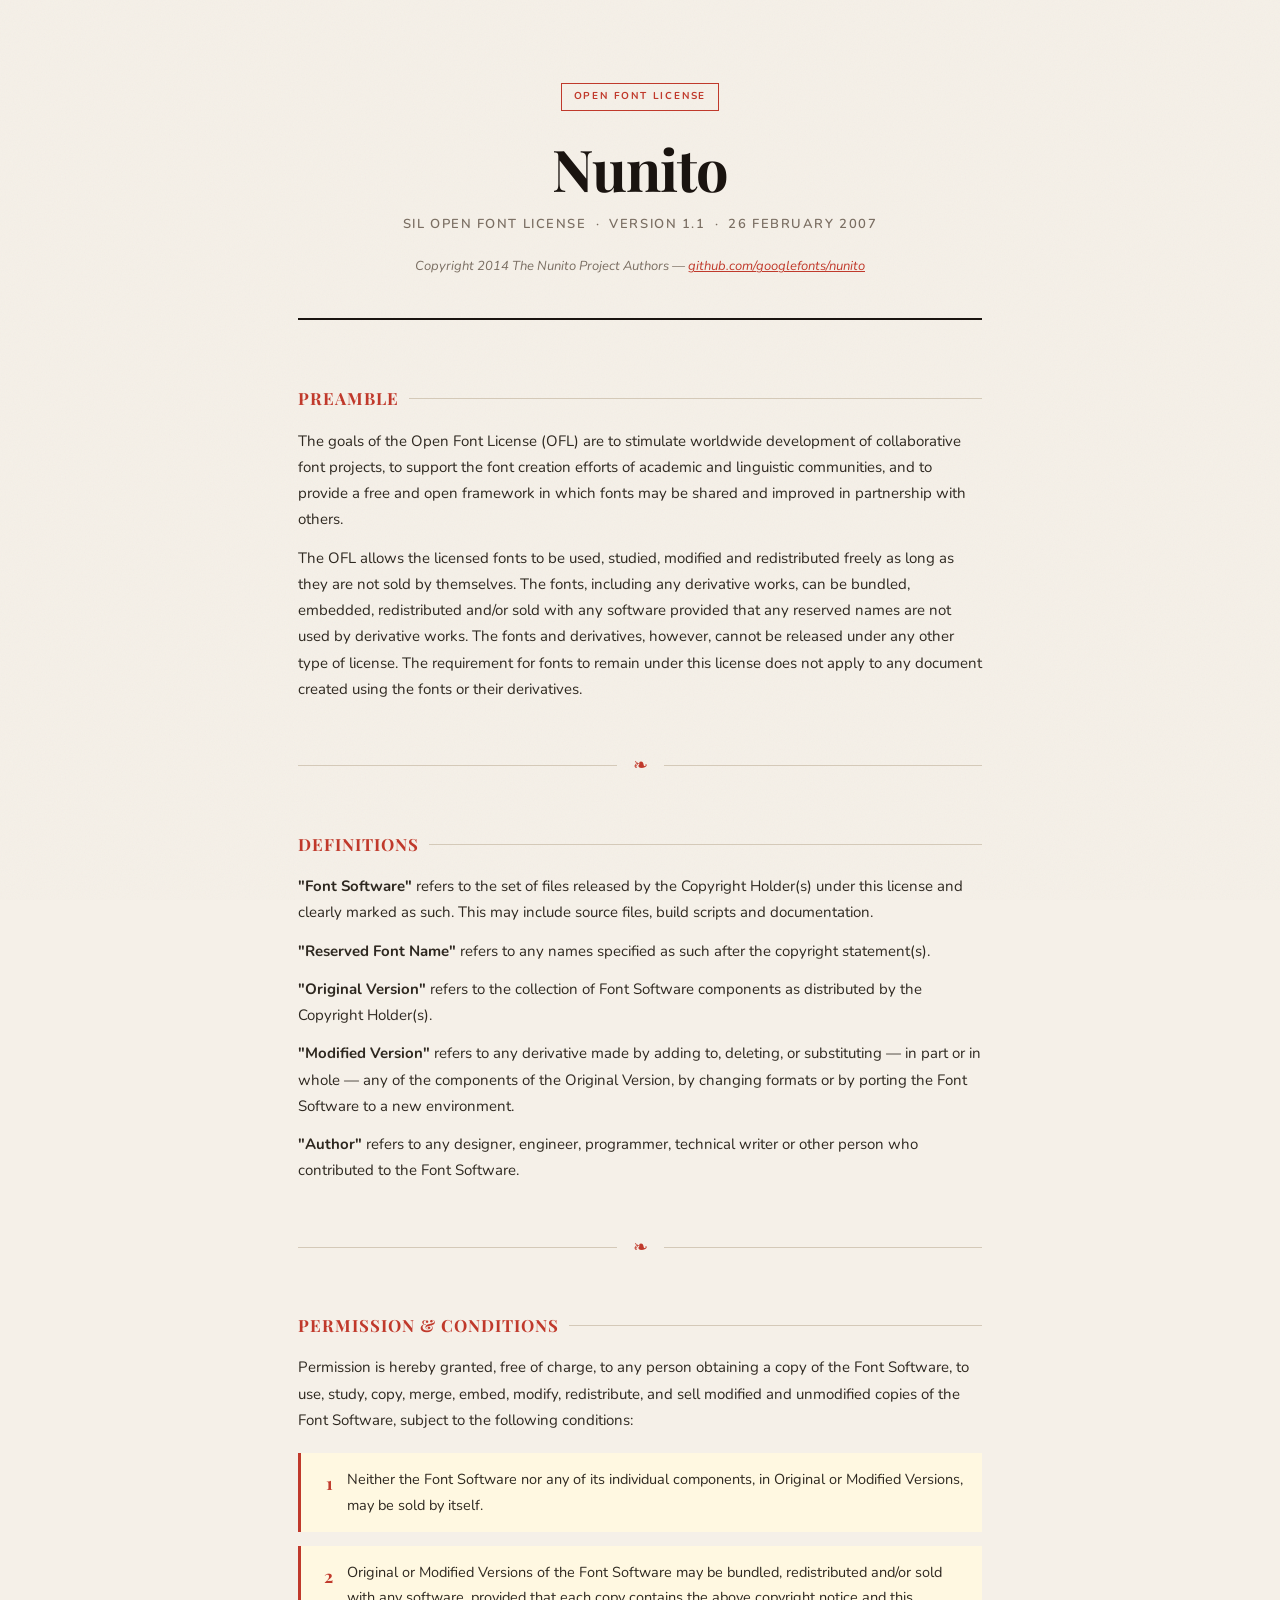
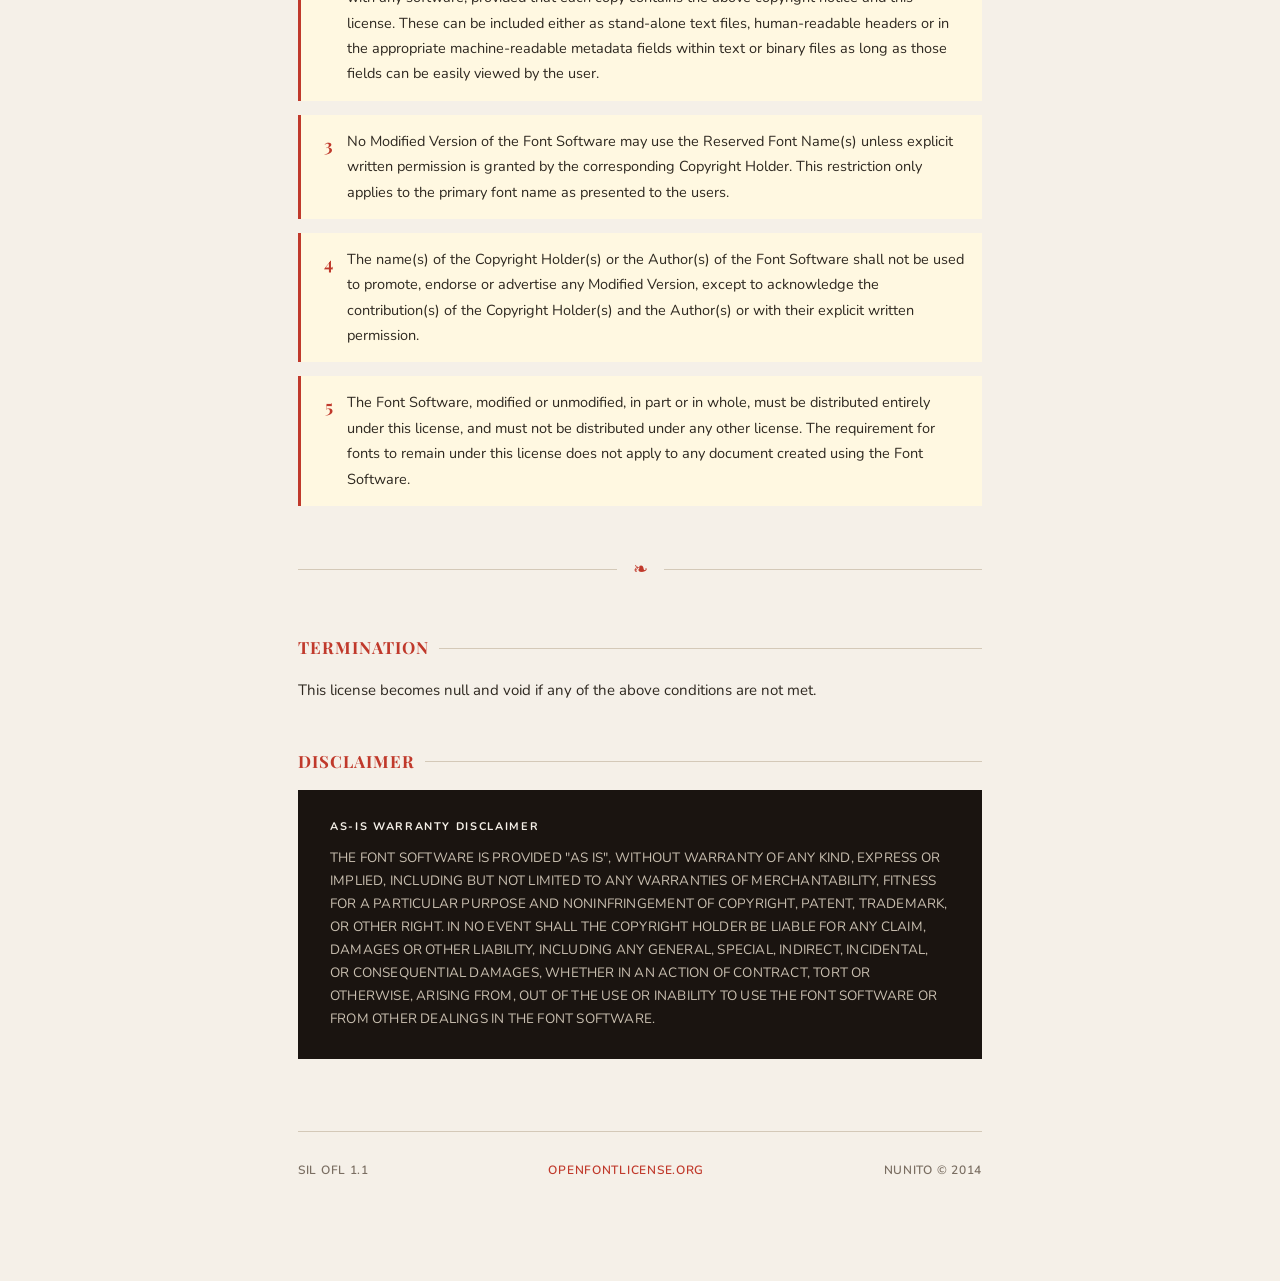
==== commit a076bae9: "Add files via upload Signed-off-by: applebiteae-lab <applebite.ae@gmail.com>" ====
--- a/index.html
+++ b/index.html
@@ -1,1805 +1,301 @@
 <!DOCTYPE html>
-<html lang="ar" dir="rtl">
+<html lang="en">
 <head>
-    <meta charset="UTF-8">
-    <meta name="viewport" content="width=device-width, initial-scale=1.0">
-    <title>أبل بايت تارت | Apple Bite Tart - تارت التفاح الفاخر</title>
-    <meta name="description" content="أبل بايت تارت - علامة تجارية إماراتية فاخرة متخصصة في تارت التفاح المبتكر بأسلوب غير مسبوق. تجربة فريدة تجمع بين الأصالة والحداثة.">
-    <link rel="preconnect" href="https://fonts.googleapis.com">
-    <link href="https://fonts.googleapis.com/css2?family=Noto+Naskh+Arabic:wght@400;500;600;700&family=Playfair+Display:ital,wght@0,400;0,600;0,700;1,400&display=swap" rel="stylesheet">
-    <link rel="stylesheet" href="https://cdnjs.cloudflare.com/ajax/libs/font-awesome/6.5.1/css/all.min.css">
-    <script src="https://cdnjs.cloudflare.com/ajax/libs/gsap/3.12.5/gsap.min.js"></script>
-    <script src="https://cdnjs.cloudflare.com/ajax/libs/gsap/3.12.5/ScrollTrigger.min.js"></script>
-    <style>
-        :root {
-            --gold: #C9A96E;
-            --gold-light: #E8D5A3;
-            --gold-dark: #A08040;
-            --caramel: #B87333;
-            --apple-red: #8B3A3A;
-            --apple-red-light: #C44E4E;
-            --cream: #FFF8F0;
-            --cream-dark: #F5EDE0;
-            --dark: #1A1410;
-            --dark-light: #2C2218;
-            --text: #3D2E1F;
-            --text-light: #6B5344;
-            --pink-brand: #E8B4B8;
-            --pink-light: #F5D5D8;
-        }
-
-        * {
-            margin: 0;
-            padding: 0;
-            box-sizing: border-box;
-        }
-
-        html {
-            scroll-behavior: smooth;
-        }
-
-        body {
-            font-family: 'Noto Naskh Arabic', serif;
-            background: var(--cream);
-            color: var(--text);
-            overflow-x: hidden;
-            line-height: 1.8;
-        }
-
-        ::selection {
-            background: var(--gold);
-            color: white;
-        }
-
-        /* ===== SCROLLBAR ===== */
-        ::-webkit-scrollbar {
-            width: 8px;
-        }
-        ::-webkit-scrollbar-track {
-            background: var(--cream-dark);
-        }
-        ::-webkit-scrollbar-thumb {
-            background: var(--gold);
-            border-radius: 4px;
-        }
-
-        /* ===== NAVIGATION ===== */
-        .navbar {
-            position: fixed;
-            top: 0;
-            width: 100%;
-            z-index: 1000;
-            padding: 15px 40px;
-            transition: all 0.5s cubic-bezier(0.4, 0, 0.2, 1);
-            display: flex;
-            justify-content: space-between;
-            align-items: center;
-        }
-
-        .navbar.scrolled {
-            background: rgba(255, 248, 240, 0.95);
-            backdrop-filter: blur(20px);
-            box-shadow: 0 4px 30px rgba(0,0,0,0.08);
-            padding: 10px 40px;
-        }
-
-        .nav-logo {
-            height: 60px;
-            transition: all 0.3s;
-        }
-        .navbar.scrolled .nav-logo {
-            height: 50px;
-        }
-
-        .nav-links {
-            display: flex;
-            gap: 35px;
-            list-style: none;
-        }
-
-        .nav-links a {
-            color: var(--dark);
-            text-decoration: none;
-            font-size: 15px;
-            font-weight: 600;
-            position: relative;
-            padding: 5px 0;
-            transition: color 0.3s;
-        }
-
-        .nav-links a::after {
-            content: '';
-            position: absolute;
-            bottom: 0;
-            right: 0;
-            width: 0;
-            height: 2px;
-            background: var(--gold);
-            transition: width 0.3s ease;
-        }
-
-        .nav-links a:hover::after {
-            width: 100%;
-        }
-
-        .nav-links a:hover {
-            color: var(--gold-dark);
-        }
-
-        .nav-cta {
-            background: var(--gold);
-            color: white !important;
-            padding: 10px 28px !important;
-            border-radius: 30px;
-            font-weight: 700 !important;
-            transition: all 0.3s !important;
-        }
-
-        .nav-cta:hover {
-            background: var(--gold-dark);
-            transform: translateY(-2px);
-            box-shadow: 0 8px 25px rgba(201, 169, 110, 0.4);
-        }
-
-        .nav-cta::after {
-            display: none !important;
-        }
-
-        .mobile-menu-btn {
-            display: none;
-            background: none;
-            border: none;
-            font-size: 24px;
-            color: var(--dark);
-            cursor: pointer;
-        }
-
-        /* ===== HERO SECTION ===== */
-        .hero {
-            min-height: 100vh;
-            position: relative;
-            display: flex;
-            align-items: center;
-            justify-content: center;
-            overflow: hidden;
-            background: var(--dark);
-        }
-
-        .hero-bg {
-            position: absolute;
-            inset: 0;
-            background: url('images/saffron_tart.jpg') center/cover;
-            opacity: 0.4;
-            transform: scale(1.1);
-        }
-
-        .hero-overlay {
-            position: absolute;
-            inset: 0;
-            background: linear-gradient(180deg, rgba(26,20,16,0.3) 0%, rgba(26,20,16,0.7) 50%, rgba(26,20,16,0.95) 100%);
-        }
-
-        .hero-content {
-            position: relative;
-            z-index: 2;
-            text-align: center;
-            padding: 0 20px;
-            max-width: 900px;
-        }
-
-        .hero-logo {
-            width: 180px;
-            height: 180px;
-            margin: 0 auto 30px;
-            border-radius: 50%;
-            border: 3px solid var(--gold);
-            padding: 5px;
-            animation: float 6s ease-in-out infinite;
-        }
-
-        .hero-logo img {
-            width: 100%;
-            height: 100%;
-            border-radius: 50%;
-            object-fit: cover;
-        }
-
-        @keyframes float {
-            0%, 100% { transform: translateY(0); }
-            50% { transform: translateY(-15px); }
-        }
-
-        .hero-badge {
-            display: inline-block;
-            background: rgba(201, 169, 110, 0.2);
-            border: 1px solid var(--gold);
-            color: var(--gold-light);
-            padding: 8px 24px;
-            border-radius: 30px;
-            font-size: 14px;
-            font-weight: 600;
-            margin-bottom: 25px;
-            letter-spacing: 2px;
-        }
-
-        .hero h1 {
-            font-family: 'Noto Naskh Arabic', serif;
-            font-size: clamp(2.5rem, 6vw, 4.5rem);
-            color: white;
-            margin-bottom: 20px;
-            line-height: 1.3;
-            text-shadow: 0 4px 20px rgba(0,0,0,0.3);
-        }
-
-        .hero h1 span {
-            color: var(--gold);
-            display: block;
-        }
-
-        .hero-subtitle {
-            font-size: clamp(1rem, 2.5vw, 1.3rem);
-            color: rgba(255,255,255,0.8);
-            margin-bottom: 40px;
-            max-width: 600px;
-            margin-left: auto;
-            margin-right: auto;
-        }
-
-        .hero-cta-group {
-            display: flex;
-            gap: 20px;
-            justify-content: center;
-            flex-wrap: wrap;
-        }
-
-        .btn-primary {
-            background: var(--gold);
-            color: white;
-            padding: 16px 45px;
-            border-radius: 50px;
-            text-decoration: none;
-            font-weight: 700;
-            font-size: 16px;
-            transition: all 0.4s cubic-bezier(0.4, 0, 0.2, 1);
-            display: inline-flex;
-            align-items: center;
-            gap: 10px;
-            border: 2px solid var(--gold);
-            cursor: pointer;
-        }
-
-        .btn-primary:hover {
-            background: transparent;
-            color: var(--gold);
-            transform: translateY(-3px);
-            box-shadow: 0 15px 40px rgba(201, 169, 110, 0.3);
-        }
-
-        .btn-secondary {
-            background: transparent;
-            color: white;
-            padding: 16px 45px;
-            border-radius: 50px;
-            text-decoration: none;
-            font-weight: 700;
-            font-size: 16px;
-            transition: all 0.4s;
-            display: inline-flex;
-            align-items: center;
-            gap: 10px;
-            border: 2px solid rgba(255,255,255,0.3);
-            cursor: pointer;
-        }
-
-        .btn-secondary:hover {
-            border-color: var(--gold);
-            color: var(--gold);
-            transform: translateY(-3px);
-        }
-
-        .scroll-indicator {
-            position: absolute;
-            bottom: 30px;
-            left: 50%;
-            transform: translateX(-50%);
-            color: var(--gold);
-            animation: bounce 2s infinite;
-            cursor: pointer;
-        }
-
-        @keyframes bounce {
-            0%, 100% { transform: translateX(-50%) translateY(0); }
-            50% { transform: translateX(-50%) translateY(10px); }
-        }
-
-        /* ===== SECTION STYLES ===== */
-        .section {
-            padding: 100px 40px;
-            position: relative;
-        }
-
-        .section-header {
-            text-align: center;
-            margin-bottom: 60px;
-        }
-
-        .section-label {
-            color: var(--gold);
-            font-weight: 700;
-            font-size: 14px;
-            letter-spacing: 3px;
-            text-transform: uppercase;
-            margin-bottom: 15px;
-            display: block;
-        }
-
-        .section-title {
-            font-family: 'Noto Naskh Arabic', serif;
-            font-size: clamp(2rem, 4vw, 3rem);
-            color: var(--dark);
-            margin-bottom: 20px;
-            line-height: 1.4;
-        }
-
-        .section-title span {
-            color: var(--gold);
-        }
-
-        .section-desc {
-            color: var(--text-light);
-            font-size: 1.1rem;
-            max-width: 700px;
-            margin: 0 auto;
-        }
-
-        /* ===== ABOUT SECTION ===== */
-        .about {
-            background: var(--cream);
-        }
-
-        .about-grid {
-            display: grid;
-            grid-template-columns: 1fr 1fr;
-            gap: 60px;
-            align-items: center;
-            max-width: 1200px;
-            margin: 0 auto;
-        }
-
-        .about-image {
-            position: relative;
-        }
-
-        .about-image img {
-            width: 100%;
-            border-radius: 20px;
-            box-shadow: 0 30px 60px rgba(0,0,0,0.15);
-        }
-
-        .about-image::before {
-            content: '';
-            position: absolute;
-            top: -20px;
-            right: -20px;
-            width: 100%;
-            height: 100%;
-            border: 3px solid var(--gold);
-            border-radius: 20px;
-            z-index: -1;
-        }
-
-        .about-content h3 {
-            font-size: 1.8rem;
-            color: var(--dark);
-            margin-bottom: 20px;
-            line-height: 1.5;
-        }
-
-        .about-content p {
-            color: var(--text-light);
-            margin-bottom: 20px;
-            font-size: 1.05rem;
-        }
-
-        .about-stats {
-            display: grid;
-            grid-template-columns: repeat(3, 1fr);
-            gap: 20px;
-            margin-top: 30px;
-        }
-
-        .stat-item {
-            text-align: center;
-            padding: 20px;
-            background: white;
-            border-radius: 15px;
-            box-shadow: 0 10px 30px rgba(0,0,0,0.05);
-        }
-
-        .stat-number {
-            font-size: 2rem;
-            font-weight: 700;
-            color: var(--gold);
-            display: block;
-        }
-
-        .stat-label {
-            font-size: 13px;
-            color: var(--text-light);
-            margin-top: 5px;
-        }
-
-        /* ===== MENU SECTION ===== */
-        .menu {
-            background: var(--dark);
-            position: relative;
-            overflow: hidden;
-        }
-
-        .menu::before {
-            content: '';
-            position: absolute;
-            top: 0;
-            left: 0;
-            right: 0;
-            height: 1px;
-            background: linear-gradient(90deg, transparent, var(--gold), transparent);
-        }
-
-        .menu .section-label {
-            color: var(--gold-light);
-        }
-
-        .menu .section-title {
-            color: white;
-        }
-
-        .menu .section-desc {
-            color: rgba(255,255,255,0.6);
-        }
-
-        .menu-grid {
-            display: grid;
-            grid-template-columns: repeat(auto-fit, minmax(320px, 1fr));
-            gap: 30px;
-            max-width: 1300px;
-            margin: 0 auto;
-        }
-
-        .menu-card {
-            background: var(--dark-light);
-            border-radius: 20px;
-            overflow: hidden;
-            transition: all 0.5s cubic-bezier(0.4, 0, 0.2, 1);
-            border: 1px solid rgba(201, 169, 110, 0.1);
-            position: relative;
-        }
-
-        .menu-card:hover {
-            transform: translateY(-10px);
-            border-color: rgba(201, 169, 110, 0.3);
-            box-shadow: 0 30px 60px rgba(0,0,0,0.3);
-        }
-
-        .menu-card-image {
-            height: 280px;
-            overflow: hidden;
-            position: relative;
-        }
-
-        .menu-card-image img {
-            width: 100%;
-            height: 100%;
-            object-fit: cover;
-            transition: transform 0.6s;
-        }
-
-        .menu-card:hover .menu-card-image img {
-            transform: scale(1.1);
-        }
-
-        .menu-card-badge {
-            position: absolute;
-            top: 15px;
-            right: 15px;
-            background: var(--gold);
-            color: white;
-            padding: 6px 16px;
-            border-radius: 20px;
-            font-size: 12px;
-            font-weight: 700;
-            z-index: 2;
-        }
-
-        .menu-card-content {
-            padding: 25px;
-        }
-
-        .menu-card-header {
-            display: flex;
-            justify-content: space-between;
-            align-items: center;
-            margin-bottom: 12px;
-        }
-
-        .menu-card-title {
-            font-size: 1.3rem;
-            color: white;
-            font-weight: 700;
-        }
-
-        .menu-card-price {
-            font-size: 1.5rem;
-            color: var(--gold);
-            font-weight: 700;
-        }
-
-        .menu-card-desc {
-            color: rgba(255,255,255,0.6);
-            font-size: 0.95rem;
-            margin-bottom: 15px;
-            line-height: 1.7;
-        }
-
-        .menu-card-tags {
-            display: flex;
-            gap: 8px;
-            flex-wrap: wrap;
-        }
-
-        .menu-tag {
-            background: rgba(201, 169, 110, 0.15);
-            color: var(--gold-light);
-            padding: 4px 12px;
-            border-radius: 15px;
-            font-size: 12px;
-        }
-
-        /* ===== PACKAGING SECTION ===== */
-        .packaging {
-            background: var(--cream-dark);
-        }
-
-        .packaging-grid {
-            display: grid;
-            grid-template-columns: 1fr 1fr;
-            gap: 60px;
-            align-items: center;
-            max-width: 1200px;
-            margin: 0 auto;
-        }
-
-        .packaging-content h3 {
-            font-size: 1.8rem;
-            color: var(--dark);
-            margin-bottom: 20px;
-        }
-
-        .packaging-content p {
-            color: var(--text-light);
-            margin-bottom: 25px;
-            font-size: 1.05rem;
-        }
-
-        .packaging-layers {
-            display: flex;
-            flex-direction: column;
-            gap: 15px;
-        }
-
-        .layer-item {
-            display: flex;
-            align-items: center;
-            gap: 15px;
-            padding: 15px 20px;
-            background: white;
-            border-radius: 12px;
-            box-shadow: 0 5px 20px rgba(0,0,0,0.05);
-            transition: all 0.3s;
-        }
-
-        .layer-item:hover {
-            transform: translateX(-5px);
-            box-shadow: 0 10px 30px rgba(0,0,0,0.1);
-        }
-
-        .layer-number {
-            width: 40px;
-            height: 40px;
-            background: var(--gold);
-            color: white;
-            border-radius: 50%;
-            display: flex;
-            align-items: center;
-            justify-content: center;
-            font-weight: 700;
-            flex-shrink: 0;
-        }
-
-        .layer-text {
-            font-size: 0.95rem;
-            color: var(--text);
-        }
-
-        .packaging-image {
-            position: relative;
-        }
-
-        .packaging-image img {
-            width: 100%;
-            border-radius: 20px;
-            box-shadow: 0 30px 60px rgba(0,0,0,0.2);
-        }
-
-        /* ===== GALLERY SECTION ===== */
-        .gallery {
-            background: var(--cream);
-            padding: 80px 20px;
-        }
-
-        .gallery-grid {
-            display: grid;
-            grid-template-columns: repeat(4, 1fr);
-            grid-template-rows: repeat(3, 250px);
-            gap: 15px;
-            max-width: 1400px;
-            margin: 0 auto;
-        }
-
-        .gallery-item {
-            border-radius: 15px;
-            overflow: hidden;
-            position: relative;
-            cursor: pointer;
-        }
-
-        .gallery-item img {
-            width: 100%;
-            height: 100%;
-            object-fit: cover;
-            transition: transform 0.6s;
-        }
-
-        .gallery-item:hover img {
-            transform: scale(1.1);
-        }
-
-        .gallery-item::after {
-            content: '';
-            position: absolute;
-            inset: 0;
-            background: linear-gradient(to top, rgba(0,0,0,0.5) 0%, transparent 50%);
-            opacity: 0;
-            transition: opacity 0.3s;
-        }
-
-        .gallery-item:hover::after {
-            opacity: 1;
-        }
-
-        .gallery-item.large {
-            grid-column: span 2;
-            grid-row: span 2;
-        }
-
-        .gallery-item.wide {
-            grid-column: span 2;
-        }
-
-        /* ===== HOSPITALITY SECTION ===== */
-        .hospitality {
-            background: var(--dark);
-            position: relative;
-        }
-
-        .hospitality .section-title {
-            color: white;
-        }
-
-        .hospitality-grid {
-            display: grid;
-            grid-template-columns: repeat(3, 1fr);
-            gap: 30px;
-            max-width: 1100px;
-            margin: 0 auto;
-        }
-
-        .hospitality-card {
-            background: var(--dark-light);
-            border-radius: 20px;
-            padding: 40px 30px;
-            text-align: center;
-            border: 1px solid rgba(201, 169, 110, 0.1);
-            transition: all 0.4s;
-        }
-
-        .hospitality-card:hover {
-            border-color: rgba(201, 169, 110, 0.3);
-            transform: translateY(-5px);
-        }
-
-        .hospitality-icon {
-            width: 70px;
-            height: 70px;
-            background: rgba(201, 169, 110, 0.15);
-            border-radius: 50%;
-            display: flex;
-            align-items: center;
-            justify-content: center;
-            margin: 0 auto 20px;
-            font-size: 28px;
-            color: var(--gold);
-        }
-
-        .hospitality-card h4 {
-            color: white;
-            font-size: 1.2rem;
-            margin-bottom: 12px;
-        }
-
-        .hospitality-card p {
-            color: rgba(255,255,255,0.6);
-            font-size: 0.95rem;
-        }
-
-        .hospitality-badge {
-            display: inline-block;
-            background: var(--gold);
-            color: white;
-            padding: 4px 15px;
-            border-radius: 15px;
-            font-size: 12px;
-            font-weight: 700;
-            margin-top: 15px;
-        }
-
-        /* ===== ORDER SECTION ===== */
-        .order {
-            background: linear-gradient(135deg, var(--cream) 0%, var(--cream-dark) 100%);
-        }
-
-        .order-grid {
-            display: grid;
-            grid-template-columns: 1fr 1fr;
-            gap: 50px;
-            align-items: center;
-            max-width: 1100px;
-            margin: 0 auto;
-        }
-
-        .order-content h3 {
-            font-size: 2rem;
-            color: var(--dark);
-            margin-bottom: 20px;
-        }
-
-        .order-content p {
-            color: var(--text-light);
-            margin-bottom: 30px;
-            font-size: 1.1rem;
-        }
-
-        .order-apps {
-            display: flex;
-            gap: 20px;
-            flex-wrap: wrap;
-        }
-
-        .order-app {
-            display: flex;
-            align-items: center;
-            gap: 12px;
-            background: white;
-            padding: 15px 25px;
-            border-radius: 15px;
-            box-shadow: 0 10px 30px rgba(0,0,0,0.08);
-            transition: all 0.3s;
-            text-decoration: none;
-            color: var(--dark);
-            border: 2px solid transparent;
-        }
-
-        .order-app:hover {
-            border-color: var(--gold);
-            transform: translateY(-3px);
-            box-shadow: 0 15px 40px rgba(0,0,0,0.12);
-        }
-
-        .order-app-icon {
-            width: 50px;
-            height: 50px;
-            background: var(--gold);
-            border-radius: 12px;
-            display: flex;
-            align-items: center;
-            justify-content: center;
-            color: white;
-            font-size: 22px;
-        }
-
-        .order-app-info strong {
-            display: block;
-            font-size: 1rem;
-        }
-
-        .order-app-info span {
-            font-size: 0.85rem;
-            color: var(--text-light);
-        }
-
-        .order-image {
-            position: relative;
-        }
-
-        .order-image img {
-            width: 100%;
-            border-radius: 20px;
-            box-shadow: 0 30px 60px rgba(0,0,0,0.15);
-        }
-
-        /* ===== CONTACT SECTION ===== */
-        .contact {
-            background: var(--dark);
-            padding: 80px 40px 40px;
-        }
-
-        .contact-grid {
-            display: grid;
-            grid-template-columns: 1fr 1fr;
-            gap: 60px;
-            max-width: 1100px;
-            margin: 0 auto;
-        }
-
-        .contact-info h3 {
-            color: white;
-            font-size: 1.8rem;
-            margin-bottom: 25px;
-        }
-
-        .contact-item {
-            display: flex;
-            align-items: center;
-            gap: 15px;
-            margin-bottom: 20px;
-            color: rgba(255,255,255,0.7);
-        }
-
-        .contact-item i {
-            width: 45px;
-            height: 45px;
-            background: rgba(201, 169, 110, 0.15);
-            border-radius: 12px;
-            display: flex;
-            align-items: center;
-            justify-content: center;
-            color: var(--gold);
-            font-size: 18px;
-            flex-shrink: 0;
-        }
-
-        .contact-item a {
-            color: rgba(255,255,255,0.7);
-            text-decoration: none;
-            transition: color 0.3s;
-        }
-
-        .contact-item a:hover {
-            color: var(--gold);
-        }
-
-        .social-links {
-            display: flex;
-            gap: 15px;
-            margin-top: 30px;
-        }
-
-        .social-link {
-            width: 45px;
-            height: 45px;
-            background: rgba(201, 169, 110, 0.15);
-            border-radius: 12px;
-            display: flex;
-            align-items: center;
-            justify-content: center;
-            color: var(--gold);
-            font-size: 18px;
-            transition: all 0.3s;
-            text-decoration: none;
-        }
-
-        .social-link:hover {
-            background: var(--gold);
-            color: white;
-            transform: translateY(-3px);
-        }
-
-        .contact-form {
-            background: var(--dark-light);
-            padding: 40px;
-            border-radius: 20px;
-            border: 1px solid rgba(201, 169, 110, 0.1);
-        }
-
-        .form-group {
-            margin-bottom: 20px;
-        }
-
-        .form-group label {
-            display: block;
-            color: rgba(255,255,255,0.7);
-            margin-bottom: 8px;
-            font-size: 14px;
-        }
-
-        .form-group input,
-        .form-group textarea {
-            width: 100%;
-            padding: 14px 18px;
-            background: rgba(255,255,255,0.05);
-            border: 1px solid rgba(201, 169, 110, 0.2);
-            border-radius: 12px;
-            color: white;
-            font-family: inherit;
-            font-size: 15px;
-            transition: all 0.3s;
-        }
-
-        .form-group input:focus,
-        .form-group textarea:focus {
-            outline: none;
-            border-color: var(--gold);
-            background: rgba(255,255,255,0.08);
-        }
-
-        .form-group textarea {
-            resize: vertical;
-            min-height: 120px;
-        }
-
-        /* ===== FOOTER ===== */
-        .footer {
-            background: var(--dark);
-            padding: 30px 40px;
-            text-align: center;
-            border-top: 1px solid rgba(201, 169, 110, 0.1);
-        }
-
-        .footer-logo {
-            height: 70px;
-            margin-bottom: 15px;
-        }
-
-        .footer p {
-            color: rgba(255,255,255,0.5);
-            font-size: 14px;
-        }
-
-        .footer-brand {
-            color: var(--gold);
-            font-weight: 700;
-        }
-
-        /* ===== ANIMATIONS ===== */
-        .reveal {
-            opacity: 0;
-            transform: translateY(40px);
-        }
-
-        /* ===== RESPONSIVE ===== */
-        @media (max-width: 992px) {
-            .about-grid,
-            .packaging-grid,
-            .order-grid,
-            .contact-grid {
-                grid-template-columns: 1fr;
-                gap: 40px;
-            }
-
-            .hospitality-grid {
-                grid-template-columns: 1fr;
-            }
-
-            .gallery-grid {
-                grid-template-columns: repeat(2, 1fr);
-                grid-template-rows: auto;
-            }
-
-            .gallery-item.large {
-                grid-column: span 2;
-                grid-row: span 1;
-                height: 300px;
-            }
-
-            .about-image::before {
-                display: none;
-            }
-        }
-
-        @media (max-width: 768px) {
-            .navbar {
-                padding: 15px 20px;
-            }
-
-            .nav-links {
-                display: none;
-                position: absolute;
-                top: 100%;
-                left: 0;
-                right: 0;
-                background: rgba(255, 248, 240, 0.98);
-                flex-direction: column;
-                padding: 20px;
-                gap: 15px;
-                box-shadow: 0 10px 30px rgba(0,0,0,0.1);
-            }
-
-            .nav-links.active {
-                display: flex;
-            }
-
-            .mobile-menu-btn {
-                display: block;
-            }
-
-            .section {
-                padding: 60px 20px;
-            }
-
-            .about-stats {
-                grid-template-columns: 1fr;
-            }
-
-            .gallery-grid {
-                grid-template-columns: 1fr;
-            }
-
-            .gallery-item.large,
-            .gallery-item.wide {
-                grid-column: span 1;
-            }
-
-            .hero-cta-group {
-                flex-direction: column;
-                align-items: center;
-            }
-
-            .btn-primary, .btn-secondary {
-                width: 100%;
-                max-width: 280px;
-                justify-content: center;
-            }
-        }
-
-        /* ===== FLOATING PARTICLES ===== */
-        .particles {
-            position: fixed;
-            top: 0;
-            left: 0;
-            width: 100%;
-            height: 100%;
-            pointer-events: none;
-            z-index: 1;
-            overflow: hidden;
-        }
-
-        .particle {
-            position: absolute;
-            width: 6px;
-            height: 6px;
-            background: var(--gold);
-            border-radius: 50%;
-            opacity: 0.3;
-            animation: particle-float 15s infinite;
-        }
-
-        @keyframes particle-float {
-            0%, 100% {
-                transform: translateY(100vh) rotate(0deg);
-                opacity: 0;
-            }
-            10% {
-                opacity: 0.3;
-            }
-            90% {
-                opacity: 0.3;
-            }
-            100% {
-                transform: translateY(-100vh) rotate(720deg);
-                opacity: 0;
-            }
-        }
-
-        /* ===== LIGHTBOX ===== */
-        .lightbox {
-            display: none;
-            position: fixed;
-            inset: 0;
-            background: rgba(0,0,0,0.95);
-            z-index: 2000;
-            align-items: center;
-            justify-content: center;
-            padding: 20px;
-        }
-
-        .lightbox.active {
-            display: flex;
-        }
-
-        .lightbox img {
-            max-width: 90%;
-            max-height: 90vh;
-            border-radius: 10px;
-            box-shadow: 0 30px 60px rgba(0,0,0,0.5);
-        }
-
-        .lightbox-close {
-            position: absolute;
-            top: 20px;
-            left: 20px;
-            color: white;
-            font-size: 30px;
-            cursor: pointer;
-            background: none;
-            border: none;
-            width: 50px;
-            height: 50px;
-            border-radius: 50%;
-            display: flex;
-            align-items: center;
-            justify-content: center;
-            transition: background 0.3s;
-        }
-
-        .lightbox-close:hover {
-            background: rgba(255,255,255,0.1);
-        }
-    </style>
+  <meta charset="UTF-8" />
+  <meta name="viewport" content="width=device-width, initial-scale=1.0"/>
+  <title>Nunito – SIL Open Font License 1.1</title>
+  <link href="https://fonts.googleapis.com/css2?family=Nunito:wght@300;400;600;700;900&family=Playfair+Display:ital,wght@0,700;1,400&display=swap" rel="stylesheet"/>
+  <style>
+    :root {
+      --ink: #1a1410;
+      --paper: #f5f0e8;
+      --accent: #c0392b;
+      --muted: #7a6e62;
+      --rule: #d4c9b8;
+      --highlight: #fff8e1;
+    }
+
+    *, *::before, *::after { box-sizing: border-box; margin: 0; padding: 0; }
+
+    body {
+      background: var(--paper);
+      color: var(--ink);
+      font-family: 'Nunito', sans-serif;
+      font-size: 16px;
+      line-height: 1.75;
+      min-height: 100vh;
+      padding: 0;
+    }
+
+    /* Subtle grain overlay */
+    body::before {
+      content: '';
+      position: fixed;
+      inset: 0;
+      background-image: url("data:image/svg+xml,%3Csvg xmlns='http://www.w3.org/2000/svg' width='300' height='300'%3E%3Cfilter id='n'%3E%3CfeTurbulence type='fractalNoise' baseFrequency='0.75' numOctaves='4' stitchTiles='stitch'/%3E%3C/filter%3E%3Crect width='300' height='300' filter='url(%23n)' opacity='0.04'/%3E%3C/svg%3E");
+      pointer-events: none;
+      z-index: 0;
+    }
+
+    .page {
+      position: relative;
+      z-index: 1;
+      max-width: 780px;
+      margin: 0 auto;
+      padding: 80px 48px 100px;
+    }
+
+    /* Header */
+    header {
+      text-align: center;
+      margin-bottom: 64px;
+      padding-bottom: 40px;
+      border-bottom: 2px solid var(--ink);
+      position: relative;
+    }
+
+    .badge {
+      display: inline-block;
+      font-size: 10px;
+      font-weight: 700;
+      letter-spacing: .18em;
+      text-transform: uppercase;
+      color: var(--accent);
+      border: 1.5px solid var(--accent);
+      padding: 4px 12px;
+      margin-bottom: 24px;
+    }
+
+    header h1 {
+      font-family: 'Playfair Display', serif;
+      font-size: clamp(2.2rem, 5vw, 3.6rem);
+      font-weight: 700;
+      line-height: 1.15;
+      letter-spacing: -.02em;
+      margin-bottom: 12px;
+    }
+
+    header .subtitle {
+      font-size: 13px;
+      font-weight: 600;
+      letter-spacing: .12em;
+      text-transform: uppercase;
+      color: var(--muted);
+    }
+
+    .copyright-line {
+      margin-top: 20px;
+      font-size: 13px;
+      color: var(--muted);
+      font-style: italic;
+    }
+
+    /* Decorative rule */
+    .ornament {
+      display: flex;
+      align-items: center;
+      gap: 16px;
+      margin: 48px 0;
+      color: var(--rule);
+    }
+    .ornament::before, .ornament::after {
+      content: '';
+      flex: 1;
+      height: 1px;
+      background: var(--rule);
+    }
+    .ornament span {
+      font-size: 18px;
+      color: var(--accent);
+    }
+
+    /* Sections */
+    section {
+      margin-bottom: 44px;
+    }
+
+    section h2 {
+      font-family: 'Playfair Display', serif;
+      font-size: 1.05rem;
+      font-weight: 700;
+      letter-spacing: .06em;
+      text-transform: uppercase;
+      color: var(--accent);
+      margin-bottom: 14px;
+      display: flex;
+      align-items: center;
+      gap: 10px;
+    }
+
+    section h2::after {
+      content: '';
+      flex: 1;
+      height: 1px;
+      background: var(--rule);
+    }
+
+    section p {
+      font-size: 15px;
+      color: #2e2820;
+      margin-bottom: 12px;
+    }
+
+    /* Numbered conditions */
+    .conditions {
+      list-style: none;
+      display: flex;
+      flex-direction: column;
+      gap: 14px;
+    }
+
+    .conditions li {
+      display: grid;
+      grid-template-columns: 32px 1fr;
+      gap: 14px;
+      align-items: start;
+      background: var(--highlight);
+      border-left: 3px solid var(--accent);
+      padding: 14px 18px 14px 0;
+    }
+
+    .conditions li .num {
+      font-family: 'Playfair Display', serif;
+      font-size: 1.1rem;
+      font-weight: 700;
+      color: var(--accent);
+      text-align: right;
+      padding-top: 1px;
+    }
+
+    .conditions li p {
+      margin: 0;
+      font-size: 14.5px;
+    }
+
+    /* Termination & disclaimer */
+    .disclaimer-box {
+      background: #1a1410;
+      color: #c9bfb0;
+      padding: 28px 32px;
+      font-size: 13.5px;
+      line-height: 1.7;
+      letter-spacing: .015em;
+      margin-top: 8px;
+    }
+
+    .disclaimer-box strong {
+      color: var(--paper);
+      display: block;
+      font-size: 11px;
+      letter-spacing: .15em;
+      text-transform: uppercase;
+      margin-bottom: 10px;
+    }
+
+    /* Footer */
+    footer {
+      margin-top: 72px;
+      padding-top: 28px;
+      border-top: 1px solid var(--rule);
+      display: flex;
+      justify-content: space-between;
+      align-items: center;
+      font-size: 12px;
+      color: var(--muted);
+      font-weight: 600;
+      letter-spacing: .06em;
+      text-transform: uppercase;
+    }
+
+    footer a {
+      color: var(--accent);
+      text-decoration: none;
+    }
+    footer a:hover { text-decoration: underline; }
+
+    @media (max-width: 600px) {
+      .page { padding: 48px 24px 72px; }
+      footer { flex-direction: column; gap: 8px; text-align: center; }
+    }
+  </style>
 </head>
 <body>
-
-    <!-- Particles -->
-    <div class="particles" id="particles"></div>
-
-    <!-- Navigation -->
-    <nav class="navbar" id="navbar">
-        <a href="#hero">
-            <img src="images/logo_new.png" alt="أبل بايت تارت" class="nav-logo">
-        </a>
-        <button class="mobile-menu-btn" onclick="toggleMenu()">
-            <i class="fas fa-bars"></i>
-        </button>
-        <ul class="nav-links" id="navLinks">
-            <li><a href="#about">قصتنا</a></li>
-            <li><a href="#menu">قائمتنا</a></li>
-            <li><a href="#packaging">التغليف</a></li>
-            <li><a href="#gallery">معرض الصور</a></li>
-            <li><a href="#hospitality">الضيافة</a></li>
-            <li><a href="#order" class="nav-cta">اطلب الآن</a></li>
-        </ul>
-    </nav>
-
-    <!-- Hero Section -->
-    <section class="hero" id="hero">
-        <div class="hero-bg"></div>
-        <div class="hero-overlay"></div>
-        <div class="hero-content">
-            <div class="hero-logo">
-                <img src="images/logo_new.png" alt="أبل بايت تارت">
-            </div>
-            <div class="hero-badge">علامة تجارية إماراتية فاخرة</div>
-            <h1>
-                قضمة التفاح
-                <span>اللذيذة</span>
-            </h1>
-            <p class="hero-subtitle">
-                حيث تلتقي الأصالة بحداثة المذاق في تارت التفاح الفاخر. تجربة فريدة من نوعها تجمع بين السنع الإماراتي والإبداع العالمي.
-            </p>
-            <div class="hero-cta-group">
-                <a href="#menu" class="btn-primary">
-                    <i class="fas fa-utensils"></i>
-                    اكتشف أصنافنا
-                </a>
-                <a href="#order" class="btn-secondary">
-                    <i class="fas fa-motorcycle"></i>
-                    اطلب الآن
-                </a>
-            </div>
-        </div>
-        <div class="scroll-indicator" onclick="document.getElementById('about').scrollIntoView({behavior:'smooth'})">
-            <i class="fas fa-chevron-down fa-2x"></i>
-        </div>
-    </section>
-
-    <!-- About Section -->
-    <section class="section about" id="about">
-        <div class="section-header reveal">
-            <span class="section-label">من نحن</span>
-            <h2 class="section-title">قصة <span>أبل بايت</span></h2>
-            <p class="section-desc">من تجربة السوق في سويت جاردن العين إلى علامة تجارية وطنية رائدة</p>
-        </div>
-        <div class="about-grid">
-            <div class="about-image reveal">
-                <img src="images/date_tart_final.jpg" alt="تارت التفاح الفاخر">
-            </div>
-            <div class="about-content reveal">
-                <h3>فن التفاح بأسلوب غير مسبوق</h3>
-                <p>
-                    انطلقت فكرة "أبل بايت" من تجربة عملية ناجحة لاختبار السوق المحلي في مدينة العين. حقق المنتج مبيعات ممتازة وردود فعل إيجابية جداً من العملاء، مما أثبت وجود فجوة في السوق لمنتجات تارت التفاح المتخصصة والفاخرة.
-                </p>
-                <p>
-                    نتخصص ونتفرد في ابتكار "تارت التفاح" ومقرمشات التفاح بأسلوب فني غير مسبوق، وبطريقة مختلفة في سوق الحلويات من خلال التخصص، الجودة العالية، والتغليف الحصري.
-                </p>
-                <div class="about-stats">
-                    <div class="stat-item">
-                        <span class="stat-number">6+</span>
-                        <span class="stat-label">نكهات مبتكرة</span>
-                    </div>
-                    <div class="stat-item">
-                        <span class="stat-number">35</span>
-                        <span class="stat-label">درهم للقطعة</span>
-                    </div>
-                    <div class="stat-item">
-                        <span class="stat-number">5"</span>
-                        <span class="stat-label">حجم فردي مثالي</span>
-                    </div>
-                </div>
-            </div>
-        </div>
-    </section>
-
-    <!-- Menu Section -->
-    <section class="section menu" id="menu">
-        <div class="section-header reveal">
-            <span class="section-label">قائمتنا</span>
-            <h2 class="section-title">قضمة <span>التفاح اللذيذة</span></h2>
-            <p class="section-desc">تارت التفاح الفاخر (فردي - 5 بوصة) - كل قطعة صُممت بعناية لتكفي شخصاً واحداً بشغف</p>
-        </div>
-        <div class="menu-grid">
-            <!-- Card 1: Authentic -->
-            <div class="menu-card reveal">
-                <div class="menu-card-image">
-                    <img src="images/saffron_tart.jpg" alt="تارت الأصالة">
-                    <span class="menu-card-badge">الأكثر طلباً</span>
-                </div>
-                <div class="menu-card-content">
-                    <div class="menu-card-header">
-                        <h4 class="menu-card-title">تارت الأصالة</h4>
-                        <span class="menu-card-price">35 درهم</span>
-                    </div>
-                    <p class="menu-card-desc">
-                        تارت بنكهة الهيل ومنقوع الزعفران الملكي، يُقدم مع آيس كريم القهوة العربية الفاخرة أو نكهة الزعفران.
-                    </p>
-                    <div class="menu-card-tags">
-                        <span class="menu-tag">الهيل</span>
-                        <span class="menu-tag">الزعفران</span>
-                        <span class="menu-tag">قهوة عربية</span>
-                    </div>
-                </div>
-            </div>
-
-            <!-- Card 2: Oasis -->
-            <div class="menu-card reveal">
-                <div class="menu-card-image">
-                    <img src="images/date_tart_final.jpg" alt="تارت الواحة">
-                </div>
-                <div class="menu-card-content">
-                    <div class="menu-card-header">
-                        <h4 class="menu-card-title">تارت الواحة</h4>
-                        <span class="menu-card-price">35 درهم</span>
-                    </div>
-                    <p class="menu-card-desc">
-                        مزيج دافئ من التفاح والتمر، يُقدم مع آيس كريم بقطع التمر الناعمة ولمسات من دبس التمر الغني.
-                    </p>
-                    <div class="menu-card-tags">
-                        <span class="menu-tag">التمر</span>
-                        <span class="menu-tag">دبس التمر</span>
-                        <span class="menu-tag">الواحة</span>
-                    </div>
-                </div>
-            </div>
-
-            <!-- Card 3: Fitness/Maamoul -->
-            <div class="menu-card reveal">
-                <div class="menu-card-image">
-                    <img src="images/tart_fitness.jpg" alt="تارت لياقة المعمول">
-                    <span class="menu-card-badge">صحي</span>
-                </div>
-                <div class="menu-card-content">
-                    <div class="menu-card-header">
-                        <h4 class="menu-card-title">تارت لياقة المعمول</h4>
-                        <span class="menu-card-price">35 درهم</span>
-                    </div>
-                    <p class="menu-card-desc">
-                        الخيار الصحي: عجينة الشوفان واللوز، محشوة بالتفاح الأخضر اللاذع، تُقدم مع البوضة العربية بلمسة الكراميل المملح.
-                    </p>
-                    <div class="menu-card-tags">
-                        <span class="menu-tag">شوفان</span>
-                        <span class="menu-tag">لوز</span>
-                        <span class="menu-tag">صحي</span>
-                    </div>
-                </div>
-            </div>
-
-            <!-- Card 4: Pure/Gluten Free -->
-            <div class="menu-card reveal">
-                <div class="menu-card-image">
-                    <img src="images/tart_gluten_free.jpg" alt="تارت النقاء">
-                    <span class="menu-card-badge">خالي من الجلوتين</span>
-                </div>
-                <div class="menu-card-content">
-                    <div class="menu-card-header">
-                        <h4 class="menu-card-title">تارت النقاء</h4>
-                        <span class="menu-card-price">35 درهم</span>
-                    </div>
-                    <p class="menu-card-desc">
-                        مخصص لأصحاب الحساسية الغذائية، يُقدم مع آيس كريم خالي من اللاكتوز لنقاء لا يُضاهى.
-                    </p>
-                    <div class="menu-card-tags">
-                        <span class="menu-tag">خالي من الجلوتين</span>
-                        <span class="menu-tag">خالي من اللاكتوز</span>
-                    </div>
-                </div>
-            </div>
-
-            <!-- Card 5: Classic -->
-            <div class="menu-card reveal">
-                <div class="menu-card-image">
-                    <img src="images/tart12.jpg" alt="تارت كلاسيك">
-                </div>
-                <div class="menu-card-content">
-                    <div class="menu-card-header">
-                        <h4 class="menu-card-title">تارت كلاسيك</h4>
-                        <span class="menu-card-price">35 درهم</span>
-                    </div>
-                    <p class="menu-card-desc">
-                        التارت التقليدي بنكهة القرفة والجوز واللوز المقرمش، يُقدم مع آيس كريم و3 نكهات اختيارية (شوكولاتة، فستق، كراميل).
-                    </p>
-                    <div class="menu-card-tags">
-                        <span class="menu-tag">قرفة</span>
-                        <span class="menu-tag">جوز</span>
-                        <span class="menu-tag">لوز</span>
-                    </div>
-                </div>
-            </div>
-
-            <!-- Card 6: Mini Emirates -->
-            <div class="menu-card reveal">
-                <div class="menu-card-image">
-                    <img src="images/packaging_pyramid.jpg" alt="تارت مني الإمارات">
-                </div>
-                <div class="menu-card-content">
-                    <div class="menu-card-header">
-                        <h4 class="menu-card-title">تارت مني الإمارات</h4>
-                        <span class="menu-card-price">35 درهم</span>
-                    </div>
-                    <p class="menu-card-desc">
-                        تشكيلة من تارت التفاح الصغير في علبة هرمية فاخرة، مثالية للضيافة والهدايا والمناسبات الخاصة.
-                    </p>
-                    <div class="menu-card-tags">
-                        <span class="menu-tag">ضيافة</span>
-                        <span class="menu-tag">هدايا</span>
-                        <span class="menu-tag">مناسبات</span>
-                    </div>
-                </div>
-            </div>
-        </div>
-    </section>
-
-    <!-- Packaging Section -->
-    <section class="section packaging" id="packaging">
-        <div class="section-header reveal">
-            <span class="section-label">هندسة التغليف</span>
-            <h2 class="section-title">تغليف <span>هرمي حصري</span></h2>
-            <p class="section-desc">صديق للبيئة ومتعدد الطبقات لحماية المنتج وتقديم تجربة استثنائية</p>
-        </div>
-        <div class="packaging-grid">
-            <div class="packaging-content reveal">
-                <h3>ابتكار يضيف إلى العميل إبهاراً بصرياً</h3>
-                <p>
-                    صندوق تغليف التارت ليس مجرد تغليف عادي، بل هوية تميزنا وإبداع يضيف إلى العميل إبهاراً بصرياً يبقى في الذاكرة مع الطعم الفريد.
-                </p>
-                <div class="packaging-layers">
-                    <div class="layer-item">
-                        <span class="layer-number">1</span>
-                        <span class="layer-text">التارت المغلف، وفوقه مقرمشات التفاح بالشوكولاتة البلجيكية كهدية ضيافة</span>
-                    </div>
-                    <div class="layer-item">
-                        <span class="layer-number">2</span>
-                        <span class="layer-text">علب الآيس كريم المبردة، الصوصات، وأدوات مائدة خشبية مطابقة للمواصفات البيئية</span>
-                    </div>
-                    <div class="layer-item">
-                        <span class="layer-number">3</span>
-                        <span class="layer-text">مغلف شاي أبل بايت الفاخر، مع البطاقة التعبيرية (عبق الماضي وعُمق المكان)</span>
-                    </div>
-                </div>
-            </div>
-            <div class="packaging-image reveal">
-                <img src="images/packaging_pyramid.jpg" alt="التغليف الهرمي الحصري">
-            </div>
-        </div>
-    </section>
-
-    <!-- Gallery Section -->
-    <section class="section gallery" id="gallery">
-        <div class="section-header reveal">
-            <span class="section-label">معرض الصور</span>
-            <h2 class="section-title">لحظات <span>التميز</span></h2>
-            <p class="section-desc">نظرة قريبة على فنون تارت التفاح التي نبتكرها بشغف</p>
-        </div>
-        <div class="gallery-grid">
-            <div class="gallery-item large" onclick="openLightbox('images/saffron_tart.jpg')">
-                <img src="images/saffron_tart.jpg" alt="تارت الزعفران الفاخر">
-            </div>
-            <div class="gallery-item" onclick="openLightbox('images/tart4.jpg')">
-                <img src="images/tart4.jpg" alt="تارت الفستق">
-            </div>
-            <div class="gallery-item" onclick="openLightbox('images/tart5.jpg')">
-                <img src="images/tart5.jpg" alt="تارت الكراميل المملح">
-            </div>
-            <div class="gallery-item" onclick="openLightbox('images/tart6.jpg')">
-                <img src="images/tart6.jpg" alt="تارت الشوكولاتة">
-            </div>
-            <div class="gallery-item wide" onclick="openLightbox('images/tart2.jpg')">
-                <img src="images/tart2.jpg" alt="تارت البقان والشوكولاتة">
-            </div>
-            <div class="gallery-item" onclick="openLightbox('images/tart9.jpg')">
-                <img src="images/tart9.jpg" alt="تارت التمر مع شرائح التفاح">
-            </div>
-            <div class="gallery-item" onclick="openLightbox('images/tart10.jpg')">
-                <img src="images/tart10.jpg" alt="تارت الفستق الأخضر">
-            </div>
-            <div class="gallery-item" onclick="openLightbox('images/tart11.jpg')">
-                <img src="images/tart11.jpg" alt="تارت الشوكولاتة الداكنة">
-            </div>
-        </div>
-    </section>
-
-    <!-- Hospitality Section -->
-    <section class="section hospitality" id="hospitality">
-        <div class="section-header reveal">
-            <span class="section-label">ضيافتنا الخاصة</span>
-            <h2 class="section-title">هدية <span>قضمة التفاح</span></h2>
-            <p class="section-desc">لأننا نؤمن بأن السعادة في التفاصيل</p>
-        </div>
-        <div class="hospitality-grid">
-            <div class="hospitality-card reveal">
-                <div class="hospitality-icon">
-                    <i class="fas fa-gift"></i>
-                </div>
-                <h4>مقرمشات التفاح</h4>
-                <p>علبة أنيقة تحتوي على مقرمشات التفاح المجففة المغطاة بالشوكولاتة الداكنة - مزيج مثالي بين الصحة والمتعة</p>
-                <span class="hospitality-badge">مجاني مع كل طلب</span>
-            </div>
-            <div class="hospitality-card reveal">
-                <div class="hospitality-icon">
-                    <i class="fas fa-mug-hot"></i>
-                </div>
-                <h4>شاي أبل بايت الهرمي</h4>
-                <p>ابتكارنا الحصري من الفواكه المجففة والأزهار العطرية بنكهة التفاح الخاصة بنا</p>
-                <span class="hospitality-badge">مجاني لفترة محدودة</span>
-            </div>
-            <div class="hospitality-card reveal">
-                <div class="hospitality-icon">
-                    <i class="fas fa-envelope-open-text"></i>
-                </div>
-                <h4>البطاقة التعبيرية</h4>
-                <p>بطاقات جميلة برسالة "عبق الماضي وعُمق المكان" - كلمة جذابة لها وقع السحر على النفس</p>
-                <span class="hospitality-badge">مع كل طلب</span>
-            </div>
-        </div>
-    </section>
-
-    <!-- Order Section -->
-    <section class="section order" id="order">
-        <div class="section-header reveal">
-            <span class="section-label">اطلب الآن</span>
-            <h2 class="section-title">توصيل <span>سريع وموثوق</span></h2>
-            <p class="section-desc">نصلك أينما كنت في العين عبر منصات التوصيل</p>
-        </div>
-        <div class="order-grid">
-            <div class="order-content reveal">
-                <h3>اطلب تارتك المفضل الآن</h3>
-                <p>
-                    نعمل يومياً من السبت إلى الجمعة لتقديم أجود أنواع تارت التفاح الطازج. كل طلب يُحضر خصيصاً لك عند استلام الإشعار لضمان وصوله دافئاً ومقرمشاً.
-                </p>
-                <div class="order-apps">
-                    <a href="https://www.talabat.com" target="_blank" class="order-app">
-                        <div class="order-app-icon">
-                            <i class="fas fa-motorcycle"></i>
-                        </div>
-                        <div class="order-app-info">
-                            <strong>طلبات</strong>
-                            <span>اطلب الآن</span>
-                        </div>
-                    </a>
-                    <a href="https://www.kitaby.com" target="_blank" class="order-app">
-                        <div class="order-app-icon">
-                            <i class="fas fa-shipping-fast"></i>
-                        </div>
-                        <div class="order-app-info">
-                            <strong>كيتا</strong>
-                            <span>اطلب الآن</span>
-                        </div>
-                    </a>
-                </div>
-                <div style="margin-top: 30px; padding: 20px; background: white; border-radius: 15px; box-shadow: 0 5px 20px rgba(0,0,0,0.05);">
-                    <p style="color: var(--text-light); font-size: 0.95rem;">
-                        <i class="fas fa-info-circle" style="color: var(--gold); margin-left: 8px;"></i>
-                        <strong>ملاحظة:</strong> يُخبز التارت فور استلام الطلب (Freshly Baked) لضمان وصوله دافئاً ومقرمشاً إلى باب منزلك.
-                    </p>
-                </div>
-            </div>
-            <div class="order-image reveal">
-                <img src="images/tart12.jpg" alt="اطلب تارت التفاح الآن">
-            </div>
-        </div>
-    </section>
-
-    <!-- Contact Section -->
-    <section class="section contact" id="contact">
-        <div class="contact-grid">
-            <div class="contact-info reveal">
-                <h3>تواصل معنا</h3>
-                <div class="contact-item">
-                    <i class="fas fa-map-marker-alt"></i>
-                    <span>العين، إمارة أبوظبي، الإمارات العربية المتحدة</span>
-                </div>
-                <div class="contact-item">
-                    <i class="fas fa-phone"></i>
-                    <a href="tel:0589447370">058 944 7370</a>
-                </div>
-                <div class="contact-item">
-                    <i class="fas fa-envelope"></i>
-                    <a href="mailto:Samahu33@icloud.com">Samahu33@icloud.com</a>
-                </div>
-                <div class="contact-item">
-                    <i class="fas fa-clock"></i>
-                    <span>يومياً من السبت إلى الجمعة</span>
-                </div>
-                <div class="social-links">
-                    <a href="#" class="social-link"><i class="fab fa-instagram"></i></a>
-                    <a href="#" class="social-link"><i class="fab fa-whatsapp"></i></a>
-                    <a href="#" class="social-link"><i class="fab fa-tiktok"></i></a>
-                    <a href="#" class="social-link"><i class="fas fa-globe"></i></a>
-                </div>
-            </div>
-            <div class="contact-form reveal">
-                <h3 style="color: white; margin-bottom: 25px; font-size: 1.3rem;">أرسل لنا رسالة</h3>
-                <form onsubmit="event.preventDefault(); alert('شكراً لتواصلك معنا! سنعود إليك قريباً.');">
-                    <div class="form-group">
-                        <label>الاسم</label>
-                        <input type="text" placeholder="اسمك الكريم" required>
-                    </div>
-                    <div class="form-group">
-                        <label>البريد الإلكتروني</label>
-                        <input type="email" placeholder="بريدك الإلكتروني" required>
-                    </div>
-                    <div class="form-group">
-                        <label>الرسالة</label>
-                        <textarea placeholder="اكتب رسالتك هنا..." required></textarea>
-                    </div>
-                    <button type="submit" class="btn-primary" style="width: 100%; justify-content: center;">
-                        <i class="fas fa-paper-plane"></i>
-                        إرسال الرسالة
-                    </button>
-                </form>
-            </div>
-        </div>
-    </section>
-
-    <!-- Footer -->
-    <footer class="footer">
-        <img src="images/logo_new.png" alt="أبل بايت تارت" class="footer-logo">
-        <p>جميع الحقوق محفوظة © 2026 | <span class="footer-brand">أبل بايت تارت</span> | علامة تجارية إماراتية فاخرة</p>
-    </footer>
-
-    <!-- Lightbox -->
-    <div class="lightbox" id="lightbox" onclick="closeLightbox()">
-        <button class="lightbox-close" onclick="closeLightbox()">
-            <i class="fas fa-times"></i>
-        </button>
-        <img src="" alt="" id="lightboxImg">
+<div class="page">
+
+  <header>
+    <div class="badge">Open Font License</div>
+    <h1>Nunito</h1>
+    <p class="subtitle">SIL Open Font License &nbsp;·&nbsp; Version 1.1 &nbsp;·&nbsp; 26 February 2007</p>
+    <p class="copyright-line">Copyright 2014 The Nunito Project Authors &mdash; <a href="https://github.com/googlefonts/nunito" style="color:var(--accent)">github.com/googlefonts/nunito</a></p>
+  </header>
+
+  <section>
+    <h2>Preamble</h2>
+    <p>The goals of the Open Font License (OFL) are to stimulate worldwide development of collaborative font projects, to support the font creation efforts of academic and linguistic communities, and to provide a free and open framework in which fonts may be shared and improved in partnership with others.</p>
+    <p>The OFL allows the licensed fonts to be used, studied, modified and redistributed freely as long as they are not sold by themselves. The fonts, including any derivative works, can be bundled, embedded, redistributed and/or sold with any software provided that any reserved names are not used by derivative works. The fonts and derivatives, however, cannot be released under any other type of license. The requirement for fonts to remain under this license does not apply to any document created using the fonts or their derivatives.</p>
+  </section>
+
+  <div class="ornament"><span>❧</span></div>
+
+  <section>
+    <h2>Definitions</h2>
+    <p><strong>"Font Software"</strong> refers to the set of files released by the Copyright Holder(s) under this license and clearly marked as such. This may include source files, build scripts and documentation.</p>
+    <p><strong>"Reserved Font Name"</strong> refers to any names specified as such after the copyright statement(s).</p>
+    <p><strong>"Original Version"</strong> refers to the collection of Font Software components as distributed by the Copyright Holder(s).</p>
+    <p><strong>"Modified Version"</strong> refers to any derivative made by adding to, deleting, or substituting — in part or in whole — any of the components of the Original Version, by changing formats or by porting the Font Software to a new environment.</p>
+    <p><strong>"Author"</strong> refers to any designer, engineer, programmer, technical writer or other person who contributed to the Font Software.</p>
+  </section>
+
+  <div class="ornament"><span>❧</span></div>
+
+  <section>
+    <h2>Permission &amp; Conditions</h2>
+    <p style="margin-bottom:20px">Permission is hereby granted, free of charge, to any person obtaining a copy of the Font Software, to use, study, copy, merge, embed, modify, redistribute, and sell modified and unmodified copies of the Font Software, subject to the following conditions:</p>
+    <ol class="conditions">
+      <li>
+        <span class="num">1</span>
+        <p>Neither the Font Software nor any of its individual components, in Original or Modified Versions, may be sold by itself.</p>
+      </li>
+      <li>
+        <span class="num">2</span>
+        <p>Original or Modified Versions of the Font Software may be bundled, redistributed and/or sold with any software, provided that each copy contains the above copyright notice and this license. These can be included either as stand-alone text files, human-readable headers or in the appropriate machine-readable metadata fields within text or binary files as long as those fields can be easily viewed by the user.</p>
+      </li>
+      <li>
+        <span class="num">3</span>
+        <p>No Modified Version of the Font Software may use the Reserved Font Name(s) unless explicit written permission is granted by the corresponding Copyright Holder. This restriction only applies to the primary font name as presented to the users.</p>
+      </li>
+      <li>
+        <span class="num">4</span>
+        <p>The name(s) of the Copyright Holder(s) or the Author(s) of the Font Software shall not be used to promote, endorse or advertise any Modified Version, except to acknowledge the contribution(s) of the Copyright Holder(s) and the Author(s) or with their explicit written permission.</p>
+      </li>
+      <li>
+        <span class="num">5</span>
+        <p>The Font Software, modified or unmodified, in part or in whole, must be distributed entirely under this license, and must not be distributed under any other license. The requirement for fonts to remain under this license does not apply to any document created using the Font Software.</p>
+      </li>
+    </ol>
+  </section>
+
+  <div class="ornament"><span>❧</span></div>
+
+  <section>
+    <h2>Termination</h2>
+    <p>This license becomes null and void if any of the above conditions are not met.</p>
+  </section>
+
+  <section>
+    <h2>Disclaimer</h2>
+    <div class="disclaimer-box">
+      <strong>As-Is Warranty Disclaimer</strong>
+      THE FONT SOFTWARE IS PROVIDED "AS IS", WITHOUT WARRANTY OF ANY KIND, EXPRESS OR IMPLIED, INCLUDING BUT NOT LIMITED TO ANY WARRANTIES OF MERCHANTABILITY, FITNESS FOR A PARTICULAR PURPOSE AND NONINFRINGEMENT OF COPYRIGHT, PATENT, TRADEMARK, OR OTHER RIGHT. IN NO EVENT SHALL THE COPYRIGHT HOLDER BE LIABLE FOR ANY CLAIM, DAMAGES OR OTHER LIABILITY, INCLUDING ANY GENERAL, SPECIAL, INDIRECT, INCIDENTAL, OR CONSEQUENTIAL DAMAGES, WHETHER IN AN ACTION OF CONTRACT, TORT OR OTHERWISE, ARISING FROM, OUT OF THE USE OR INABILITY TO USE THE FONT SOFTWARE OR FROM OTHER DEALINGS IN THE FONT SOFTWARE.
     </div>
-
-    <script>
-        // Register GSAP plugins
-        gsap.registerPlugin(ScrollTrigger);
-
-        // Navbar scroll effect
-        const navbar = document.getElementById('navbar');
-        window.addEventListener('scroll', () => {
-            if (window.scrollY > 100) {
-                navbar.classList.add('scrolled');
-            } else {
-                navbar.classList.remove('scrolled');
-            }
-        });
-
-        // Mobile menu toggle
-        function toggleMenu() {
-            document.getElementById('navLinks').classList.toggle('active');
-        }
-
-        // Close mobile menu on link click
-        document.querySelectorAll('.nav-links a').forEach(link => {
-            link.addEventListener('click', () => {
-                document.getElementById('navLinks').classList.remove('active');
-            });
-        });
-
-        // Reveal animations
-        gsap.utils.toArray('.reveal').forEach(elem => {
-            gsap.fromTo(elem, 
-                { opacity: 0, y: 50 },
-                {
-                    opacity: 1,
-                    y: 0,
-                    duration: 1,
-                    ease: 'power3.out',
-                    scrollTrigger: {
-                        trigger: elem,
-                        start: 'top 85%',
-                        toggleActions: 'play none none none'
-                    }
-                }
-            );
-        });
-
-        // Hero animations
-        gsap.from('.hero-logo', {
-            opacity: 0,
-            scale: 0.5,
-            duration: 1.2,
-            ease: 'back.out(1.7)',
-            delay: 0.3
-        });
-
-        gsap.from('.hero-badge', {
-            opacity: 0,
-            y: 30,
-            duration: 0.8,
-            delay: 0.6
-        });
-
-        gsap.from('.hero h1', {
-            opacity: 0,
-            y: 40,
-            duration: 1,
-            delay: 0.8
-        });
-
-        gsap.from('.hero-subtitle', {
-            opacity: 0,
-            y: 30,
-            duration: 0.8,
-            delay: 1
-        });
-
-        gsap.from('.hero-cta-group', {
-            opacity: 0,
-            y: 30,
-            duration: 0.8,
-            delay: 1.2
-        });
-
-        // Menu cards stagger animation
-        gsap.from('.menu-card', {
-            opacity: 0,
-            y: 60,
-            duration: 0.8,
-            stagger: 0.15,
-            ease: 'power3.out',
-            scrollTrigger: {
-                trigger: '.menu-grid',
-                start: 'top 80%'
-            }
-        });
-
-        // Gallery items animation
-        gsap.from('.gallery-item', {
-            opacity: 0,
-            scale: 0.8,
-            duration: 0.6,
-            stagger: 0.1,
-            ease: 'power2.out',
-            scrollTrigger: {
-                trigger: '.gallery-grid',
-                start: 'top 80%'
-            }
-        });
-
-        // Hospitality cards
-        gsap.from('.hospitality-card', {
-            opacity: 0,
-            y: 40,
-            duration: 0.8,
-            stagger: 0.2,
-            ease: 'power3.out',
-            scrollTrigger: {
-                trigger: '.hospitality-grid',
-                start: 'top 80%'
-            }
-        });
-
-        // Layer items animation
-        gsap.from('.layer-item', {
-            opacity: 0,
-            x: -30,
-            duration: 0.6,
-            stagger: 0.15,
-            ease: 'power2.out',
-            scrollTrigger: {
-                trigger: '.packaging-layers',
-                start: 'top 80%'
-            }
-        });
-
-        // Stats counter animation
-        gsap.from('.stat-item', {
-            opacity: 0,
-            y: 30,
-            duration: 0.6,
-            stagger: 0.15,
-            ease: 'power2.out',
-            scrollTrigger: {
-                trigger: '.about-stats',
-                start: 'top 85%'
-            }
-        });
-
-        // Create floating particles
-        const particlesContainer = document.getElementById('particles');
-        for (let i = 0; i < 20; i++) {
-            const particle = document.createElement('div');
-            particle.className = 'particle';
-            particle.style.left = Math.random() * 100 + '%';
-            particle.style.animationDelay = Math.random() * 15 + 's';
-            particle.style.animationDuration = (10 + Math.random() * 10) + 's';
-            particle.style.width = (3 + Math.random() * 5) + 'px';
-            particle.style.height = particle.style.width;
-            particlesContainer.appendChild(particle);
-        }
-
-        // Lightbox functions
-        function openLightbox(src) {
-            document.getElementById('lightboxImg').src = src;
-            document.getElementById('lightbox').classList.add('active');
-            document.body.style.overflow = 'hidden';
-        }
-
-        function closeLightbox() {
-            document.getElementById('lightbox').classList.remove('active');
-            document.body.style.overflow = '';
-        }
-
-        // Close lightbox with Escape key
-        document.addEventListener('keydown', (e) => {
-            if (e.key === 'Escape') closeLightbox();
-        });
-
-        // Smooth scroll for anchor links
-        document.querySelectorAll('a[href^="#"]').forEach(anchor => {
-            anchor.addEventListener('click', function(e) {
-                e.preventDefault();
-                const target = document.querySelector(this.getAttribute('href'));
-                if (target) {
-                    target.scrollIntoView({
-                        behavior: 'smooth',
-                        block: 'start'
-                    });
-                }
-            });
-        });
-
-        // Parallax effect for hero background
-        window.addEventListener('scroll', () => {
-            const scrolled = window.scrollY;
-            const heroBg = document.querySelector('.hero-bg');
-            if (heroBg && scrolled < window.innerHeight) {
-                heroBg.style.transform = `scale(1.1) translateY(${scrolled * 0.3}px)`;
-            }
-        });
-    </script>
+  </section>
+
+  <footer>
+    <span>SIL OFL 1.1</span>
+    <a href="https://openfontlicense.org">openfontlicense.org</a>
+    <span>Nunito &copy; 2014</span>
+  </footer>
+
+</div>
 </body>
-</html>+</html>
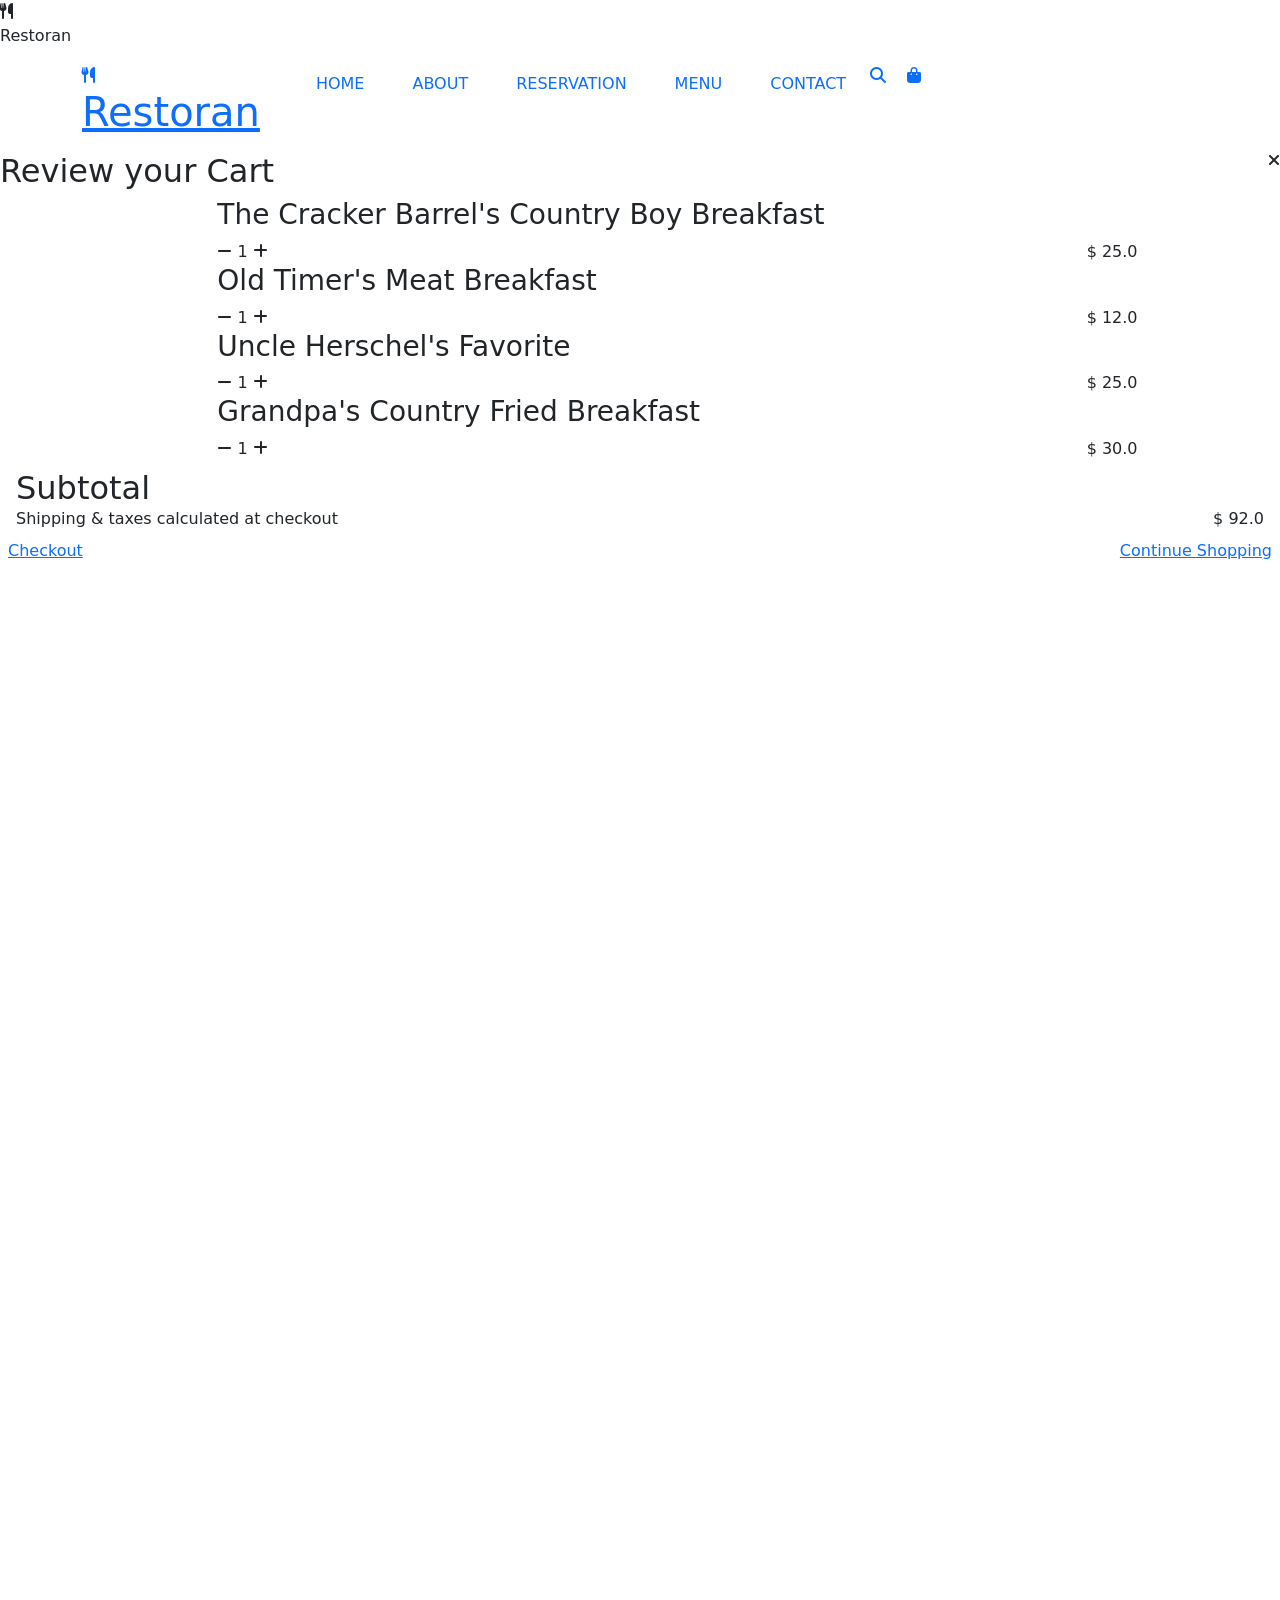
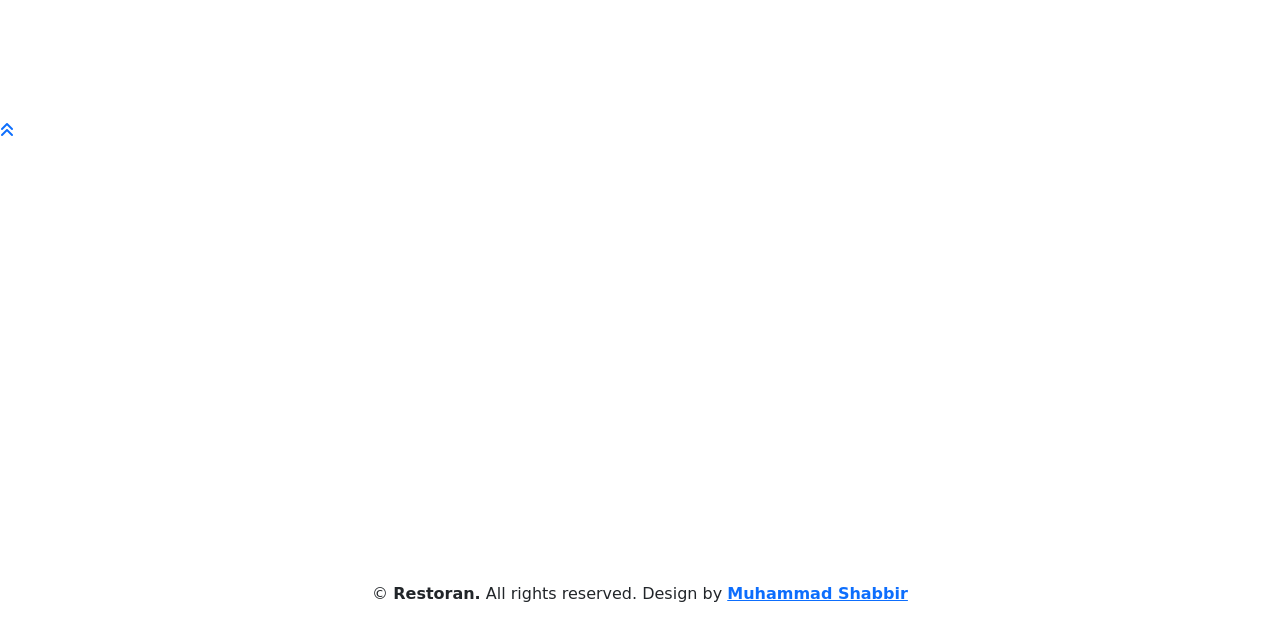
==== commit ad959f4c: "Add files via upload Signed-off-by: applebiteae-lab <applebite.ae@gmail.com>" ====
--- a/index.html
+++ b/index.html
@@ -1,301 +1,1423 @@
 <!DOCTYPE html>
 <html lang="en">
-<head>
-  <meta charset="UTF-8" />
-  <meta name="viewport" content="width=device-width, initial-scale=1.0"/>
-  <title>Nunito – SIL Open Font License 1.1</title>
-  <link href="https://fonts.googleapis.com/css2?family=Nunito:wght@300;400;600;700;900&family=Playfair+Display:ital,wght@0,700;1,400&display=swap" rel="stylesheet"/>
-  <style>
-    :root {
-      --ink: #1a1410;
-      --paper: #f5f0e8;
-      --accent: #c0392b;
-      --muted: #7a6e62;
-      --rule: #d4c9b8;
-      --highlight: #fff8e1;
-    }
-
-    *, *::before, *::after { box-sizing: border-box; margin: 0; padding: 0; }
-
-    body {
-      background: var(--paper);
-      color: var(--ink);
-      font-family: 'Nunito', sans-serif;
-      font-size: 16px;
-      line-height: 1.75;
-      min-height: 100vh;
-      padding: 0;
-    }
-
-    /* Subtle grain overlay */
-    body::before {
-      content: '';
-      position: fixed;
-      inset: 0;
-      background-image: url("data:image/svg+xml,%3Csvg xmlns='http://www.w3.org/2000/svg' width='300' height='300'%3E%3Cfilter id='n'%3E%3CfeTurbulence type='fractalNoise' baseFrequency='0.75' numOctaves='4' stitchTiles='stitch'/%3E%3C/filter%3E%3Crect width='300' height='300' filter='url(%23n)' opacity='0.04'/%3E%3C/svg%3E");
-      pointer-events: none;
-      z-index: 0;
-    }
-
-    .page {
-      position: relative;
-      z-index: 1;
-      max-width: 780px;
-      margin: 0 auto;
-      padding: 80px 48px 100px;
-    }
-
-    /* Header */
-    header {
-      text-align: center;
-      margin-bottom: 64px;
-      padding-bottom: 40px;
-      border-bottom: 2px solid var(--ink);
-      position: relative;
-    }
-
-    .badge {
-      display: inline-block;
-      font-size: 10px;
-      font-weight: 700;
-      letter-spacing: .18em;
-      text-transform: uppercase;
-      color: var(--accent);
-      border: 1.5px solid var(--accent);
-      padding: 4px 12px;
-      margin-bottom: 24px;
-    }
-
-    header h1 {
-      font-family: 'Playfair Display', serif;
-      font-size: clamp(2.2rem, 5vw, 3.6rem);
-      font-weight: 700;
-      line-height: 1.15;
-      letter-spacing: -.02em;
-      margin-bottom: 12px;
-    }
-
-    header .subtitle {
-      font-size: 13px;
-      font-weight: 600;
-      letter-spacing: .12em;
-      text-transform: uppercase;
-      color: var(--muted);
-    }
-
-    .copyright-line {
-      margin-top: 20px;
-      font-size: 13px;
-      color: var(--muted);
-      font-style: italic;
-    }
-
-    /* Decorative rule */
-    .ornament {
-      display: flex;
-      align-items: center;
-      gap: 16px;
-      margin: 48px 0;
-      color: var(--rule);
-    }
-    .ornament::before, .ornament::after {
-      content: '';
-      flex: 1;
-      height: 1px;
-      background: var(--rule);
-    }
-    .ornament span {
-      font-size: 18px;
-      color: var(--accent);
-    }
-
-    /* Sections */
-    section {
-      margin-bottom: 44px;
-    }
-
-    section h2 {
-      font-family: 'Playfair Display', serif;
-      font-size: 1.05rem;
-      font-weight: 700;
-      letter-spacing: .06em;
-      text-transform: uppercase;
-      color: var(--accent);
-      margin-bottom: 14px;
-      display: flex;
-      align-items: center;
-      gap: 10px;
-    }
-
-    section h2::after {
-      content: '';
-      flex: 1;
-      height: 1px;
-      background: var(--rule);
-    }
-
-    section p {
-      font-size: 15px;
-      color: #2e2820;
-      margin-bottom: 12px;
-    }
-
-    /* Numbered conditions */
-    .conditions {
-      list-style: none;
-      display: flex;
-      flex-direction: column;
-      gap: 14px;
-    }
-
-    .conditions li {
-      display: grid;
-      grid-template-columns: 32px 1fr;
-      gap: 14px;
-      align-items: start;
-      background: var(--highlight);
-      border-left: 3px solid var(--accent);
-      padding: 14px 18px 14px 0;
-    }
-
-    .conditions li .num {
-      font-family: 'Playfair Display', serif;
-      font-size: 1.1rem;
-      font-weight: 700;
-      color: var(--accent);
-      text-align: right;
-      padding-top: 1px;
-    }
-
-    .conditions li p {
-      margin: 0;
-      font-size: 14.5px;
-    }
-
-    /* Termination & disclaimer */
-    .disclaimer-box {
-      background: #1a1410;
-      color: #c9bfb0;
-      padding: 28px 32px;
-      font-size: 13.5px;
-      line-height: 1.7;
-      letter-spacing: .015em;
-      margin-top: 8px;
-    }
-
-    .disclaimer-box strong {
-      color: var(--paper);
-      display: block;
-      font-size: 11px;
-      letter-spacing: .15em;
-      text-transform: uppercase;
-      margin-bottom: 10px;
-    }
-
-    /* Footer */
-    footer {
-      margin-top: 72px;
-      padding-top: 28px;
-      border-top: 1px solid var(--rule);
-      display: flex;
-      justify-content: space-between;
-      align-items: center;
-      font-size: 12px;
-      color: var(--muted);
-      font-weight: 600;
-      letter-spacing: .06em;
-      text-transform: uppercase;
-    }
-
-    footer a {
-      color: var(--accent);
-      text-decoration: none;
-    }
-    footer a:hover { text-decoration: underline; }
-
-    @media (max-width: 600px) {
-      .page { padding: 48px 24px 72px; }
-      footer { flex-direction: column; gap: 8px; text-align: center; }
-    }
-  </style>
-</head>
-<body>
-<div class="page">
-
-  <header>
-    <div class="badge">Open Font License</div>
-    <h1>Nunito</h1>
-    <p class="subtitle">SIL Open Font License &nbsp;·&nbsp; Version 1.1 &nbsp;·&nbsp; 26 February 2007</p>
-    <p class="copyright-line">Copyright 2014 The Nunito Project Authors &mdash; <a href="https://github.com/googlefonts/nunito" style="color:var(--accent)">github.com/googlefonts/nunito</a></p>
-  </header>
-
-  <section>
-    <h2>Preamble</h2>
-    <p>The goals of the Open Font License (OFL) are to stimulate worldwide development of collaborative font projects, to support the font creation efforts of academic and linguistic communities, and to provide a free and open framework in which fonts may be shared and improved in partnership with others.</p>
-    <p>The OFL allows the licensed fonts to be used, studied, modified and redistributed freely as long as they are not sold by themselves. The fonts, including any derivative works, can be bundled, embedded, redistributed and/or sold with any software provided that any reserved names are not used by derivative works. The fonts and derivatives, however, cannot be released under any other type of license. The requirement for fonts to remain under this license does not apply to any document created using the fonts or their derivatives.</p>
-  </section>
-
-  <div class="ornament"><span>❧</span></div>
-
-  <section>
-    <h2>Definitions</h2>
-    <p><strong>"Font Software"</strong> refers to the set of files released by the Copyright Holder(s) under this license and clearly marked as such. This may include source files, build scripts and documentation.</p>
-    <p><strong>"Reserved Font Name"</strong> refers to any names specified as such after the copyright statement(s).</p>
-    <p><strong>"Original Version"</strong> refers to the collection of Font Software components as distributed by the Copyright Holder(s).</p>
-    <p><strong>"Modified Version"</strong> refers to any derivative made by adding to, deleting, or substituting — in part or in whole — any of the components of the Original Version, by changing formats or by porting the Font Software to a new environment.</p>
-    <p><strong>"Author"</strong> refers to any designer, engineer, programmer, technical writer or other person who contributed to the Font Software.</p>
-  </section>
-
-  <div class="ornament"><span>❧</span></div>
-
-  <section>
-    <h2>Permission &amp; Conditions</h2>
-    <p style="margin-bottom:20px">Permission is hereby granted, free of charge, to any person obtaining a copy of the Font Software, to use, study, copy, merge, embed, modify, redistribute, and sell modified and unmodified copies of the Font Software, subject to the following conditions:</p>
-    <ol class="conditions">
-      <li>
-        <span class="num">1</span>
-        <p>Neither the Font Software nor any of its individual components, in Original or Modified Versions, may be sold by itself.</p>
-      </li>
-      <li>
-        <span class="num">2</span>
-        <p>Original or Modified Versions of the Font Software may be bundled, redistributed and/or sold with any software, provided that each copy contains the above copyright notice and this license. These can be included either as stand-alone text files, human-readable headers or in the appropriate machine-readable metadata fields within text or binary files as long as those fields can be easily viewed by the user.</p>
-      </li>
-      <li>
-        <span class="num">3</span>
-        <p>No Modified Version of the Font Software may use the Reserved Font Name(s) unless explicit written permission is granted by the corresponding Copyright Holder. This restriction only applies to the primary font name as presented to the users.</p>
-      </li>
-      <li>
-        <span class="num">4</span>
-        <p>The name(s) of the Copyright Holder(s) or the Author(s) of the Font Software shall not be used to promote, endorse or advertise any Modified Version, except to acknowledge the contribution(s) of the Copyright Holder(s) and the Author(s) or with their explicit written permission.</p>
-      </li>
-      <li>
-        <span class="num">5</span>
-        <p>The Font Software, modified or unmodified, in part or in whole, must be distributed entirely under this license, and must not be distributed under any other license. The requirement for fonts to remain under this license does not apply to any document created using the Font Software.</p>
-      </li>
-    </ol>
-  </section>
-
-  <div class="ornament"><span>❧</span></div>
-
-  <section>
-    <h2>Termination</h2>
-    <p>This license becomes null and void if any of the above conditions are not met.</p>
-  </section>
-
-  <section>
-    <h2>Disclaimer</h2>
-    <div class="disclaimer-box">
-      <strong>As-Is Warranty Disclaimer</strong>
-      THE FONT SOFTWARE IS PROVIDED "AS IS", WITHOUT WARRANTY OF ANY KIND, EXPRESS OR IMPLIED, INCLUDING BUT NOT LIMITED TO ANY WARRANTIES OF MERCHANTABILITY, FITNESS FOR A PARTICULAR PURPOSE AND NONINFRINGEMENT OF COPYRIGHT, PATENT, TRADEMARK, OR OTHER RIGHT. IN NO EVENT SHALL THE COPYRIGHT HOLDER BE LIABLE FOR ANY CLAIM, DAMAGES OR OTHER LIABILITY, INCLUDING ANY GENERAL, SPECIAL, INDIRECT, INCIDENTAL, OR CONSEQUENTIAL DAMAGES, WHETHER IN AN ACTION OF CONTRACT, TORT OR OTHERWISE, ARISING FROM, OUT OF THE USE OR INABILITY TO USE THE FONT SOFTWARE OR FROM OTHER DEALINGS IN THE FONT SOFTWARE.
+  <head>
+    <meta charset="utf-8" />
+    <meta name="viewport" content="width=device-width, initial-scale=1" />
+    <title>Restoran</title>
+    <link
+      rel="stylesheet"
+      href="https://cdnjs.cloudflare.com/ajax/libs/font-awesome/6.6.0/css/all.min.css"
+      integrity="sha512-Kc323vGBEqzTmouAECnVceyQqyqdsSiqLQISBL29aUW4U/M7pSPA/gEUZQqv1cwx4OnYxTxve5UMg5GT6L4JJg=="
+      crossorigin="anonymous"
+      referrerpolicy="no-referrer"
+    />
+    <link rel="stylesheet" href="https://unpkg.com/aos@next/dist/aos.css"/>
+    <link
+      href="https://cdn.jsdelivr.net/npm/bootstrap@5.2.3/dist/css/bootstrap.min.css"
+      rel="stylesheet"
+      integrity="sha384-rbsA2VBKQhggwzxH7pPCaAqO46MgnOM80zW1RWuH61DGLwZJEdK2Kadq2F9CUG65"
+      crossorigin="anonymous"
+    />
+    <link rel="stylesheet" type="text/css" href="//cdn.jsdelivr.net/npm/slick-carousel@1.8.1/slick/slick.css"/>
+    <link rel="stylesheet" href="./assets/css/style.css" />
+    <style>
+      header.scrolled .menus > ul > li::after {
+        background-color: var(--text-color-white);
+      }
+      
+    </style>
+  </head>
+  <body>
+
+    <div class="loader">
+      <i class="fas fa-utensils loader-icone"></i>
+      <p>Restoran</p>
+      <div class="loader-ellipses">
+        <span></span>
+        <span></span>
+        <span></span>
+      </div>
     </div>
-  </section>
-
-  <footer>
-    <span>SIL OFL 1.1</span>
-    <a href="https://openfontlicense.org">openfontlicense.org</a>
-    <span>Nunito &copy; 2014</span>
-  </footer>
-
-</div>
-</body>
+
+    <header>
+      <div class="container header my-3 d-none d-lg-flex">
+        <div class="logo">
+          <a href="./index.html">
+            <i class="fa fa-utensils me-3"></i>
+            <h1 class="mb-0">Restoran</h1>
+          </a>
+        </div>
+        <div class="menus">
+          <ul class="d-flex mb-0">
+            <li class="list-unstyled py-2">
+              <a class="text-decoration-none text-uppercase p-4" href="./index.html"
+                >Home</a
+              >
+            </li>
+            <li class="list-unstyled py-2">
+              <a class="text-decoration-none text-uppercase p-4" href="./about.html"
+                >About</a
+              >
+            </li>
+            <li class="list-unstyled py-2">
+              <a class="text-decoration-none text-uppercase p-4" href="./reservation.html"
+                >Reservation</a
+              >
+            </li>
+            <li class="list-unstyled py-2">
+              <a class="text-decoration-none text-uppercase p-4" href="./menu.html"
+                >Menu</a
+              >
+            </li>
+            <li class="list-unstyled py-2">
+              <a class="text-decoration-none text-uppercase p-4" href="./contact.html"
+                >Contact</a
+              >
+            </li>
+          </ul>
+        </div>
+        <div class="icons">
+          <a class="text-decoration-none" id="searchBtn" href="#">
+            <i class="fa fa-search me-3"></i>
+          </a>
+          <a class="text-decoration-none" id="shoppingbutton" href="#">
+            <i class="fa fa-shopping-bag me-3"></i>
+          </a>
+        </div>
+      </div>
+
+      <div class="d-flex justify-content-around py-3 align-items-center d-lg-none">
+        <div id="hamburger">
+          <i class="fa fa-2x fa-bars me-3 text-white"></i>
+        </div>
+        <div class="mobile-nav-logo">
+          <div class="logo">
+            <a href="./index.html">
+              <i class="fa fa-utensils me-3"></i>
+              <h1 class="mb-0">Restoran</h1>
+            </a>
+          </div>
+        </div>
+        <div class="mobile-nav-icons">
+          <div class="icons">
+            <a class="text-decoration-none" id="searchBtnMobile" href="#">
+              <i class="fa fa-search me-3"></i>
+            </a>
+            <a class="text-decoration-none" id="shoppingbuttonMobile" href="#">
+              <i class="fa fa-shopping-bag me-3"></i>
+            </a>
+          </div>
+        </div>
+        <div class="position-fixed w-75 bg-white h-100 top-0 start-0" id="mobile-menu">
+          <div id="hamburger-cross" class="d-flex justify-content-end align-items-center py-2">
+            <i class="fa fa-2x fa-plus me-3 "></i>
+          </div>
+          <div class="menus">
+            <ul class="d-flex flex-column ps-2 mb-0 mt-4">
+              <li class="list-unstyled py-2">
+                <a class="text-dark text-decoration-none text-uppercase p-4" href="#"
+                  >Home</a
+                >
+              </li>
+              <li class="list-unstyled py-2">
+                <a class="text-dark text-decoration-none text-uppercase p-4" href="./about.html"
+                  >About</a
+                >
+              </li>
+              <li class="list-unstyled py-2">
+                <a class="text-dark text-decoration-none text-uppercase p-4" href="./reservation.html"
+                  >Reservation</a
+                >
+              </li>
+              <li class="list-unstyled py-2">
+                <a class="text-dark text-decoration-none text-uppercase p-4" href="./menu.html"
+                  >Menu</a
+                >
+              </li>
+              <li class="list-unstyled py-2">
+                <a class="text-dark text-decoration-none text-uppercase p-4" href="./contact.html"
+                  >Contact</a
+                >
+              </li>
+            </ul>
+          </div>
+        </div>
+      </div>
+    </header>
+
+    <div class="search-bar d-none" id="search-container">
+      <div class="close-btn" id="search-close-btn">
+        <i class="fa fa-close"></i>
+      </div>
+      <div class="search-bar-wrapper">
+        <input type="search" placeholder="Enter any text here..." />
+        <div class="search-button">
+          <a href="#"><i class="fa fa-search"></i></a>
+        </div>
+      </div>
+    </div>
+
+    <div class="shopping-cart">
+      <div class="shopping-cart-header d-flex justify-content-between">
+        <h2>Review your Cart</h2>
+        <i class="fa fa-close"></i>
+      </div>
+      <div class="shopping-cart-body">
+        <div class="row shopping-cart-item d-flex justify-content-between">
+          <div class="col-2 d-flex align-items-center">
+            <img src="./assets/images/product-2a.jpg" alt="">
+          </div>
+          <div class="col-8">
+            <h3>The Cracker Barrel's Country Boy Breakfast</h3>
+            <div class="shopping-cart-counter">
+              <i class="fa fa-minus"></i>
+              <span>1</span>
+              <i class="fa fa-plus"></i>
+            </div>
+          </div>
+          <div class="col-2 item-price d-flex align-items-end">
+            <p class="mb-0 text-center">$ 25.0</p>
+          </div>
+        </div>
+        <div class="row shopping-cart-item d-flex justify-content-between">
+          <div class="col-2 d-flex align-items-center">
+            <img src="./assets/images/product-2b.jpg" alt="">
+          </div>
+          <div class="col-8">
+            <h3>Old Timer's Meat Breakfast</h3>
+            <div class="shopping-cart-counter">
+              <i class="fa fa-minus"></i>
+              <span>1</span>
+              <i class="fa fa-plus"></i>
+            </div>
+          </div>
+          <div class="col-2 item-price d-flex align-items-end">
+            <p class="mb-0 text-center">$ 12.0</p>
+          </div>
+        </div>
+        <div class="row shopping-cart-item d-flex justify-content-between">
+          <div class="col-2 d-flex align-items-center">
+            <img src="./assets/images/product-2c.jpg" alt="">
+          </div>
+          <div class="col-8">
+            <h3>Uncle Herschel's Favorite</h3>
+            <div class="shopping-cart-counter">
+              <i class="fa fa-minus"></i>
+              <span>1</span>
+              <i class="fa fa-plus"></i>
+            </div>
+          </div>
+          <div class="col-2 item-price d-flex align-items-end">
+            <p class="mb-0 text-center">$ 25.0</p>
+          </div>
+        </div>
+        <div class="row shopping-cart-item d-flex justify-content-between">
+          <div class="col-2 d-flex align-items-center">
+            <img src="./assets/images/product-2d.jpg" alt="">
+          </div>
+          <div class="col-8">
+            <h3>Grandpa's Country Fried Breakfast</h3>
+            <div class="shopping-cart-counter">
+              <i class="fa fa-minus"></i>
+              <span>1</span>
+              <i class="fa fa-plus"></i>
+            </div>
+          </div>
+          <div class="col-2 item-price d-flex align-items-end">
+            <p class="mb-0 text-center">$ 30.0</p>
+          </div>
+        </div>
+      </div>
+      <div class="shopping-cart-footer">
+        <div class="d-flex justify-content-between px-3 py-2">
+          <div>
+            <h2 class="mb-0">Subtotal</h2>
+            <p class="mb-0">Shipping & taxes calculated at checkout</p>
+          </div>
+          <div class="d-flex align-items-end">
+            <p class="footet-total-price mb-0">$ 92.0</p>
+          </div>
+        </div>
+          <div class="d-flex justify-content-between px-2">
+            <div class="footer-checkout">
+              <div class="anim-layer"></div>
+              <a href="#">Checkout</a>
+            </div>
+            <div class="footer-shopping">
+              <div class="anim-layer"></div>
+              <a href="#">Continue Shopping</a>
+            </div>
+          </div>
+      </div>
+    </div>
+    
+    <main>
+      <section class="banner py-5">
+        <div class="container py-5">
+          <div class="row">
+            <div class="col-md-6 banner-content pe-5" data-aos="fade-right" data-aos-delay="3000">
+              <h1 class="display-2">Enjoy Our <br> Delicious Meal</h1>
+                <p>
+                  Tempor erat elitr rebum at clita. Diam dolor diam ipsum sit. Aliqu diam amet diam et eos. Clita erat ipsum et lorem et sit, sed stet lorem sit clita duo justo magna dolore erat amet
+                </p>
+                <div class="book-a-table">
+                  <div class="anim-layer"></div>
+                  <a href="#">Book a table</a>
+                </div>
+            </div>
+            <div class="col-md-6 banner-img" data-aos="fade-left" data-aos-delay="3000">
+              <img class="img img-fluid mt-5 mt-lg-0" src="./assets/images/banner-img.png" alt="">
+            </div>
+          </div>
+        </div>
+      </section>
+      
+      <section class="services my-5 py-5">
+        <div class="container">
+          <div class="row gy-4">
+            <div class="col-md-3">
+              <div class="cards px-4 py-5" data-aos="fade-right">
+                <div class="anim-layer"></div>
+                <div class="icon"> 
+                  <i class="fa fa-3x fa-user-tie mb-4"></i>
+                </div>
+                <div class="heading">
+                  <h5>Master Chefs</h5>
+                </div>
+                <div class="para">
+                  <p>Diam elitr kasd sed at elitr sed ipsum justo dolor sed clita amet diam</p>
+                </div>
+              </div>
+            </div>
+            <div class="col-md-3">
+              <div class="cards px-4 py-5" data-aos="fade-down">
+                <div class="anim-layer"></div>
+                <div class="icon">
+                  <i class="fa fa-3x fa-utensils mb-4"></i>
+                </div>
+                <div class="heading">
+                  <h5>Quality Food</h5>
+                </div>
+                <div class="para">
+                  <p>Diam elitr kasd sed at elitr sed ipsum justo dolor sed clita amet diam</p>
+                </div>
+              </div>
+            </div>
+            <div class="col-md-3">
+              <div class="cards px-4 py-5" data-aos="fade-up">
+                <div class="anim-layer"></div>
+                <div class="icon">
+                  <i class="fa fa-3x fa-cart-plus mb-4"></i>
+                </div>
+                <div class="heading">
+                  <h5>Online Order</h5>
+                </div>
+                <div class="para">
+                  <p>Diam elitr kasd sed at elitr sed ipsum justo dolor sed clita amet diam</p>
+                </div>
+              </div>
+            </div>
+            <div class="col-md-3">
+              <div class="cards px-4 py-5" data-aos="fade-left">
+                <div class="anim-layer"></div>
+                <div class="icon">
+                  <i class="fa fa-3x fa-headset mb-4"></i>
+                </div>
+                <div class="heading">
+                  <h5>24/7 Service</h5>
+                </div>
+                <div class="para">
+                  <p>Diam elitr kasd sed at elitr sed ipsum justo dolor sed clita amet diam</p>
+                </div>
+              </div>
+            </div>
+          </div>
+        </div>
+      </section>
+
+      <section class="about-us py-5 my-5">
+        <div class="container">
+          <div class="row gy-5 g-lg-5 align-items-center">
+              <div class="col-lg-6 about-img-box">
+                  <div class="row g-3">
+                      <div class="col-6" data-aos="fade-right">
+                          <img class="img-fluid rounded w-100" src="./assets/images/about-1.jpg">
+                      </div>
+                      <div class="col-6 text-right" data-aos="fade-down">
+                          <img class="img-fluid rounded w-75" src="./assets/images/about-2.jpg">
+                      </div>
+                      <div class="col-6 text-end" data-aos="fade-right">
+                          <img class="img-fluid rounded w-75" src="./assets/images/about-3.jpg">
+                      </div>
+                      <div class="col-6 text-end" data-aos="fade-up">
+                          <img class="img-fluid rounded w-100" src="./assets/images/about-4.jpg">
+                      </div>
+                  </div>
+              </div>
+              <div class="col-lg-6 about-content" data-aos="fade-left">
+                  <h5 class="section-title">About Us</h5>
+                  <h2 class="mb-4 dis">Welcome to <i class="fa fa-utensils  me-2"></i>Restoran</h2>
+                  <p class="mb-4">Tempor erat elitr rebum at clita. Diam dolor diam ipsum sit. Aliqu diam amet diam et eos erat ipsum et lorem et sit, sed stet lorem sit.</p>
+                  <p class="mb-4">Tempor erat elitr rebum at clita. Diam dolor diam ipsum sit. Aliqu diam amet diam et eos. Clita erat ipsum et lorem et sit, sed stet lorem sit clita duo justo magna dolore erat amet</p>
+                  <div class="row g-4 mb-4 about-extra">
+                      <div class="col-sm-6">
+                          <div class="d-flex align-items-center px-3 about-experience">
+                              <h1 class="flex-shrink-0  mb-0">15</h1>
+                              <div class="ps-4">
+                                  <p class="mb-0">Years of</p>
+                                  <h6 class="text-uppercase mb-0">Experience</h6>
+                              </div>
+                          </div>
+                      </div>
+                      <div class="col-sm-6">
+                          <div class="d-flex align-items-center px-3 about-popular">
+                              <h1 class="flex-shrink-0  mb-0">50</h1>
+                              <div class="ps-4">
+                                  <p class="mb-0">Popular</p>
+                                  <h6 class="text-uppercase mb-0">Master Chefs</h6>
+                              </div>
+                          </div>
+                      </div>
+                  </div>
+                  <div class="book-a-table">
+                    <div class="anim-layer"></div>
+                    <a href="#">Read More</a>
+                  </div>
+              </div>
+          </div>
+        </div>
+      </section>
+
+      <section class="our-menu py-5 my-5">
+        <div class="container">
+          <div class="row" data-aos="fade-right">
+            <div class="section-title text-center">
+              <h5>Our Menu</h5>
+              <h2 class="display-5 fw-bold">Tasty And Good Price</h2>
+            </div>
+          </div>
+          <div class="row  position-relative">
+            <div data-aos="fade-left" class="slider slider-indicators-wrapper justify-content-center">
+              <div class="slider-indicators">
+                <div class="indicators-icon active text-center">
+                  <i class="fas fa-coffee fa-2x"></i>
+                </div>
+                <div class="indicators-title text-center">
+                  <h5>
+                    Breakfast
+                  </h5>
+                </div>
+              </div>
+              <div class="slider-indicators">
+                <div class="indicators-icon text-center">
+                  <i class="fas fa-utensils fa-2x"></i>
+                </div>
+                <div class="indicators-title text-center">
+                  <h5>
+                    Lunch
+                  </h5>
+                </div>
+              </div>
+              <div class="slider-indicators">
+                <div class="indicators-icon text-center">
+                  <i class="fas fa-hamburger fa-2x"></i>
+                </div>
+                <div class="indicators-title text-center">
+                  <h5>
+                    Dinner
+                  </h5>
+                </div>
+              </div>
+              <div class="slider-indicators">
+                <div class="indicators-icon text-center">
+                  <i class="fas fa-ice-cream fa-2x"></i>
+                </div>
+                <div class="indicators-title text-center">
+                  <h5>
+                    Desserts
+                  </h5>
+                </div>
+              </div>
+              <div class="slider-indicators">
+                <div class="indicators-icon text-center">
+                  <i class="fas fa-cocktail fa-2x"></i>
+                </div>
+                <div class="indicators-title text-center">
+                  <h5>
+                    Drink
+                  </h5>
+                </div>
+              </div>
+            </div>
+          </div>
+          <div id="our-menus" class="slider" data-aos="fade-up">
+            <div>
+              <div class="row my-5 py-3">
+              <div class="col-lg-5">
+                <div class="pb-5 pb-lg-0">
+                  <img width="90%" src="./assets/images/menu-slider-dessert.png" alt="">
+                </div>
+              </div>
+              <div class="col-lg-7">
+                <div class="item-wrapper d-flex justify-content-between">
+                  <div class="item-left">
+                    <h5>The Cracker Barrel's Country Boy Breakfast</h5>
+                    <p>Duis aute irure dolor in reprehenderit in voluptate velit esse cillum </p>
+                  </div>
+                  <div class="item-right">
+                    <span class="item-price">
+                    <span class="price-symbol">$</span>
+                      25.0</span>
+                    <div class="item-btn">
+                      <a href="#">Order</a>
+                    </div>
+                  </div>
+                </div>
+                <div class="item-wrapper d-flex justify-content-between">
+                  <div class="item-left">
+                    <h5>Uncle Herschel's Favorite</h5>
+                    <p>Duis aute irure dolor in reprehenderit in voluptate velit esse cillum </p>
+                  </div>
+                  <div class="item-right">
+                    <span class="item-price">
+                    <span class="price-symbol">$</span>
+                      45.0</span>
+                    <div class="item-btn">
+                      <a href="#">Order</a>
+                    </div>
+                  </div>
+                </div>
+                <div class="item-wrapper d-flex justify-content-between">
+                  <div class="item-left">
+                    <h5>Grandpa's Country Fried Breakfast</h5>
+                    <p>Duis aute irure dolor in reprehenderit in voluptate velit esse cillum </p>
+                  </div>
+                  <div class="item-right">
+                    <span class="item-price">
+                    <span class="price-symbol">$</span>
+                      30.0</span>
+                    <div class="item-btn">
+                      <a href="#">Order</a>
+                    </div>
+                  </div>
+                </div>
+                <div class="item-wrapper d-flex justify-content-between">
+                  <div class="item-left">
+                    <h5>Old Timer's Meat Breakfast</h5>
+                    <p>Duis aute irure dolor in reprehenderit in voluptate velit esse cillum </p>
+                  </div>
+                  <div class="item-right">
+                    <span class="item-price">
+                    <span class="price-symbol">$</span>
+                      12.0</span>
+                    <div class="item-btn">
+                      <a href="#">Order</a>
+                    </div>
+                  </div>
+                </div>
+                <div class="item-wrapper d-flex justify-content-between">
+                  <div class="item-left">
+                    <h5>Chinese Chicken Bread Spicy Soup</h5>
+                    <p>Duis aute irure dolor in reprehenderit in voluptate velit esse cillum </p>
+                  </div>
+                  <div class="item-right">
+                    <span class="item-price">
+                    <span class="price-symbol">$</span>
+                      12.0</span>
+                    <div class="item-btn">
+                      <a href="#">Order</a>
+                    </div>
+                  </div>
+                </div>
+              </div>
+              </div>
+            </div>
+            <div>
+              <div class="row my-5 py-3 ">
+                <div class="col-lg-5">
+                  <div class="pb-5 pb-lg-0">
+                    <img width="90%" src="./assets/images/menu-slider-dinner.png" alt="">
+                  </div>
+                </div>
+                <div class="col-lg-7">
+                  <div class="item-wrapper d-flex justify-content-between">
+                    <div class="item-left">
+                      <h5>The Cracker Barrel's Country Boy Breakfast</h5>
+                      <p>Duis aute irure dolor in reprehenderit in voluptate velit esse cillum </p>
+                    </div>
+                    <div class="item-right">
+                      <span class="item-price">
+                      <span class="price-symbol">$</span>
+                        25.0</span>
+                      <div class="item-btn">
+                        <a href="#">Order</a>
+                      </div>
+                    </div>
+                  </div>
+                  <div class="item-wrapper d-flex justify-content-between">
+                    <div class="item-left">
+                      <h5>Uncle Herschel's Favorite</h5>
+                      <p>Duis aute irure dolor in reprehenderit in voluptate velit esse cillum </p>
+                    </div>
+                    <div class="item-right">
+                      <span class="item-price">
+                      <span class="price-symbol">$</span>
+                        45.0</span>
+                      <div class="item-btn">
+                        <a href="#">Order</a>
+                      </div>
+                    </div>
+                  </div>
+                  <div class="item-wrapper d-flex justify-content-between">
+                    <div class="item-left">
+                      <h5>Grandpa's Country Fried Breakfast</h5>
+                      <p>Duis aute irure dolor in reprehenderit in voluptate velit esse cillum </p>
+                    </div>
+                    <div class="item-right">
+                      <span class="item-price">
+                      <span class="price-symbol">$</span>
+                        30.0</span>
+                      <div class="item-btn">
+                        <a href="#">Order</a>
+                      </div>
+                    </div>
+                  </div>
+                  <div class="item-wrapper d-flex justify-content-between">
+                    <div class="item-left">
+                      <h5>Old Timer's Meat Breakfast</h5>
+                      <p>Duis aute irure dolor in reprehenderit in voluptate velit esse cillum </p>
+                    </div>
+                    <div class="item-right">
+                      <span class="item-price">
+                      <span class="price-symbol">$</span>
+                        12.0</span>
+                      <div class="item-btn">
+                        <a href="#">Order</a>
+                      </div>
+                    </div>
+                  </div>
+                  <div class="item-wrapper d-flex justify-content-between">
+                    <div class="item-left">
+                      <h5>Chinese Chicken Bread Spicy Soup</h5>
+                      <p>Duis aute irure dolor in reprehenderit in voluptate velit esse cillum </p>
+                    </div>
+                    <div class="item-right">
+                      <span class="item-price">
+                      <span class="price-symbol">$</span>
+                        12.0</span>
+                      <div class="item-btn">
+                        <a href="#">Order</a>
+                      </div>
+                    </div>
+                  </div>
+                </div>
+              </div>
+            </div>
+            <div>
+              <div class="row my-5 py-3 ">
+                <div class="col-lg-5">
+                  <div class="pb-5 pb-lg-0">
+                    <img width="90%" src="./assets/images/menu-slider-dessert.png" alt="">
+                  </div>
+                </div>
+                <div class="col-lg-7">
+                  <div class="item-wrapper d-flex justify-content-between">
+                    <div class="item-left">
+                      <h5>The Cracker Barrel's Country Boy Breakfast</h5>
+                      <p>Duis aute irure dolor in reprehenderit in voluptate velit esse cillum </p>
+                    </div>
+                    <div class="item-right">
+                      <span class="item-price">
+                      <span class="price-symbol">$</span>
+                        25.0</span>
+                      <div class="item-btn">
+                        <a href="#">Order</a>
+                      </div>
+                    </div>
+                  </div>
+                  <div class="item-wrapper d-flex justify-content-between">
+                    <div class="item-left">
+                      <h5>Uncle Herschel's Favorite</h5>
+                      <p>Duis aute irure dolor in reprehenderit in voluptate velit esse cillum </p>
+                    </div>
+                    <div class="item-right">
+                      <span class="item-price">
+                      <span class="price-symbol">$</span>
+                        45.0</span>
+                      <div class="item-btn">
+                        <a href="#">Order</a>
+                      </div>
+                    </div>
+                  </div>
+                  <div class="item-wrapper d-flex justify-content-between">
+                    <div class="item-left">
+                      <h5>Grandpa's Country Fried Breakfast</h5>
+                      <p>Duis aute irure dolor in reprehenderit in voluptate velit esse cillum </p>
+                    </div>
+                    <div class="item-right">
+                      <span class="item-price">
+                      <span class="price-symbol">$</span>
+                        30.0</span>
+                      <div class="item-btn">
+                        <a href="#">Order</a>
+                      </div>
+                    </div>
+                  </div>
+                  <div class="item-wrapper d-flex justify-content-between">
+                    <div class="item-left">
+                      <h5>Old Timer's Meat Breakfast</h5>
+                      <p>Duis aute irure dolor in reprehenderit in voluptate velit esse cillum </p>
+                    </div>
+                    <div class="item-right">
+                      <span class="item-price">
+                      <span class="price-symbol">$</span>
+                        12.0</span>
+                      <div class="item-btn">
+                        <a href="#">Order</a>
+                      </div>
+                    </div>
+                  </div>
+                  <div class="item-wrapper d-flex justify-content-between">
+                    <div class="item-left">
+                      <h5>Chinese Chicken Bread Spicy Soup</h5>
+                      <p>Duis aute irure dolor in reprehenderit in voluptate velit esse cillum </p>
+                    </div>
+                    <div class="item-right">
+                      <span class="item-price">
+                      <span class="price-symbol">$</span>
+                        12.0</span>
+                      <div class="item-btn">
+                        <a href="#">Order</a>
+                      </div>
+                    </div>
+                  </div>
+                </div>
+              </div>
+            </div>
+            <div>
+              <div class="row my-5 py-3 ">
+                <div class="col-lg-5">
+                  <div class="pb-5 pb-lg-0">
+                    <img width="90%" src="./assets/images/menu-slider-lunch.png" alt="">
+                  </div>
+                </div>
+                <div class="col-lg-7">
+                  <div class="item-wrapper d-flex justify-content-between">
+                    <div class="item-left">
+                      <h5>The Cracker Barrel's Country Boy Breakfast</h5>
+                      <p>Duis aute irure dolor in reprehenderit in voluptate velit esse cillum </p>
+                    </div>
+                    <div class="item-right">
+                      <span class="item-price">
+                      <span class="price-symbol">$</span>
+                        25.0</span>
+                      <div class="item-btn">
+                        <a href="#">Order</a>
+                      </div>
+                    </div>
+                  </div>
+                  <div class="item-wrapper d-flex justify-content-between">
+                    <div class="item-left">
+                      <h5>Uncle Herschel's Favorite</h5>
+                      <p>Duis aute irure dolor in reprehenderit in voluptate velit esse cillum </p>
+                    </div>
+                    <div class="item-right">
+                      <span class="item-price">
+                      <span class="price-symbol">$</span>
+                        45.0</span>
+                      <div class="item-btn">
+                        <a href="#">Order</a>
+                      </div>
+                    </div>
+                  </div>
+                  <div class="item-wrapper d-flex justify-content-between">
+                    <div class="item-left">
+                      <h5>Grandpa's Country Fried Breakfast</h5>
+                      <p>Duis aute irure dolor in reprehenderit in voluptate velit esse cillum </p>
+                    </div>
+                    <div class="item-right">
+                      <span class="item-price">
+                      <span class="price-symbol">$</span>
+                        30.0</span>
+                      <div class="item-btn">
+                        <a href="#">Order</a>
+                      </div>
+                    </div>
+                  </div>
+                  <div class="item-wrapper d-flex justify-content-between">
+                    <div class="item-left">
+                      <h5>Old Timer's Meat Breakfast</h5>
+                      <p>Duis aute irure dolor in reprehenderit in voluptate velit esse cillum </p>
+                    </div>
+                    <div class="item-right">
+                      <span class="item-price">
+                      <span class="price-symbol">$</span>
+                        12.0</span>
+                      <div class="item-btn">
+                        <a href="#">Order</a>
+                      </div>
+                    </div>
+                  </div>
+                  <div class="item-wrapper d-flex justify-content-between">
+                    <div class="item-left">
+                      <h5>Chinese Chicken Bread Spicy Soup</h5>
+                      <p>Duis aute irure dolor in reprehenderit in voluptate velit esse cillum </p>
+                    </div>
+                    <div class="item-right">
+                      <span class="item-price">
+                      <span class="price-symbol">$</span>
+                        12.0</span>
+                      <div class="item-btn">
+                        <a href="#">Order</a>
+                      </div>
+                    </div>
+                  </div>
+                </div>
+              </div>
+            </div>
+          </div>
+        </div>
+      </section>
+
+      <section class="testimonials py-5 my-5">
+        <div class="container py-5">
+          <div class="row" data-aos="fade-right">
+            <div class="section-title text-center">
+              <h5>Testimonial</h5>
+              <h2 class="display-5 fw-bold">Our Customer Says</h2>
+            </div>
+          </div>
+          <div class="row">
+            <div class="testimonial-slider-wrapper" data-aos="fade-up">
+              <div class="slider-content pt-4 pb-4 mx-4">
+                <div>
+                  <div class="testi-content">
+                    <p>Lorem ipsum dolor sit, amet consectetur adipisicing elit. Architecto vel ipsa dolore sunt vitae, culpa, dolor reiciendis facilis sed blanditiis repellat incidunt impedit iusto? Odio veniam beatae veritatis adipisci a!</p>
+                  </div>
+                  <div class="testi-info">
+                    <span class="name">Timothy Doe</span>
+                    <span class="position">Customer</span>
+                  </div>
+                </div>
+                <div>
+                  <div class="testi-content">
+                    <p>Lorem ipsum dolor sit, amet consectetur adipisicing elit. Architecto vel ipsa dolore sunt vitae, culpa, dolor reiciendis facilis sed blanditiis repellat incidunt impedit iusto? Odio veniam beatae veritatis adipisci a!</p>
+                  </div>
+                  <div class="testi-info">
+                    <span class="name">Sarah	Ruiz</span>
+                    <span class="position">Director</span>
+                  </div>
+                </div>
+                <div>
+                  <div class="testi-content">
+                    <p>Lorem ipsum dolor sit, amet consectetur adipisicing elit. Architecto vel ipsa dolore sunt vitae, culpa, dolor reiciendis facilis sed blanditiis repellat incidunt impedit iusto? Odio veniam beatae veritatis adipisci a!</p>
+                  </div>
+                  <div class="testi-info">
+                    <span class="name">Tracey Lewis</span>
+                    <span class="position">Designer</span>
+                  </div>
+                </div>
+                <div>
+                  <div class="testi-content">
+                    <p>Lorem ipsum dolor sit, amet consectetur adipisicing elit. Architecto vel ipsa dolore sunt vitae, culpa, dolor reiciendis facilis sed blanditiis repellat incidunt impedit iusto? Odio veniam beatae veritatis adipisci a!</p>
+                  </div>
+                  <div class="testi-info">
+                    <span class="name">Jamie	Erickson</span>
+                    <span class="position">Manager</span>
+                  </div>
+                </div>
+              </div>
+              <div class="slider-nav-wrapper mx-5">
+                <div class="slider-nav">
+                  <div class="slider-nav-img active">
+                    <img src="./assets/images/testi-1.jpg" alt="">
+                  </div>
+                  <div class="slider-nav-img">
+                    <img src="./assets/images/testi-2.jpg" alt="">
+                  </div>
+                  <div class="slider-nav-img">
+                    <img src="./assets/images/testi-3.jpg" alt="">
+                  </div>
+                  <div class="slider-nav-img">
+                    <img src="./assets/images/testi-4.jpg" alt="">
+                  </div>
+                </div>
+              </div>
+            </div>
+          </div>
+        </div>
+      </section>
+
+      <section class="our-chefs py-5">
+        <div class="container">
+          <div class="row" data-aos="fade-right">
+            <div class="section-title text-center">
+              <h5>Meet Our</h5>
+              <h2 class="display-6 fw-bold">Awesome Master Chefs</h2>
+            </div>
+          </div>
+
+          <div class="row our-chef-slider-wrapper py-5" data-aos="fade-left">
+            <div class="col-lg-4">
+              <div class="our-chef-slider d-flex flex-column align-items-center gap-4">
+                <img width="200px" src="./assets/images/team-1.png" alt="">
+                <div class="chef-slider-content">
+                  <h5 class="text-center d-block">Teresa Doe</h5>
+                  <p class="text-center mb-0">Head Chef</p>
+                  <div class="d-flex justify-content-center">
+                    <hr class="w-25 my-2">
+                  </div> 
+                  <ul class="list-unstyled d-flex justify-content-center">
+                    <li class="mx-2">
+                      <a href="https://www.facebook.com" target="_blank" class="text-white">
+                        <i class="fab fa-facebook-f"></i>
+                      </a>
+                    </li>
+                    <li class="mx-2">
+                      <a href="https://www.instagram.com" target="_blank" class="text-white">
+                        <i class="fab fa-instagram"></i>
+                      </a>
+                    </li>
+                    <li class="mx-2">
+                      <a href="https://www.twitter.com" target="_blank" class="text-white">
+                        <i class="fab fa-twitter"></i>
+                      </a>
+                    </li>
+                    <li class="mx-2">
+                      <a href="https://www.linkedin.com" target="_blank" class="text-white">
+                        <i class="fab fa-linkedin-in"></i>
+                      </a>
+                    </li>
+                  </ul>
+                </div>
+              </div>
+            </div>
+            <div class="col-lg-4">
+              <div class="our-chef-slider d-flex flex-column align-items-center gap-4">
+                <img width="200px" src="./assets/images/team-2.png" alt="">
+                <div class="chef-slider-content">
+                  <h5 class="text-center d-block">Teresa Doe</h5>
+                  <p class="text-center mb-0">Head Chef</p>
+                  <div class="d-flex justify-content-center">
+                    <hr class="w-25 my-2">
+                  </div> 
+                  <ul class="list-unstyled d-flex justify-content-center">
+                    <li class="mx-2">
+                      <a href="https://www.facebook.com" target="_blank" class="text-white">
+                        <i class="fab fa-facebook-f"></i>
+                      </a>
+                    </li>
+                    <li class="mx-2">
+                      <a href="https://www.instagram.com" target="_blank" class="text-white">
+                        <i class="fab fa-instagram"></i>
+                      </a>
+                    </li>
+                    <li class="mx-2">
+                      <a href="https://www.twitter.com" target="_blank" class="text-white">
+                        <i class="fab fa-twitter"></i>
+                      </a>
+                    </li>
+                    <li class="mx-2">
+                      <a href="https://www.linkedin.com" target="_blank" class="text-white">
+                        <i class="fab fa-linkedin-in"></i>
+                      </a>
+                    </li>
+                  </ul>
+                </div>
+              </div>
+            </div>
+            <div class="col-lg-4">
+              <div class="our-chef-slider d-flex flex-column align-items-center gap-4">
+                <img width="200px" src="./assets/images/team-3.png" alt="">
+                <div class="chef-slider-content">
+                  <h5 class="text-center d-block">Teresa Doe</h5>
+                  <p class="text-center mb-0">Head Chef</p>
+                  <div class="d-flex justify-content-center">
+                    <hr class="w-25 my-2">
+                  </div> 
+                  <ul class="list-unstyled d-flex justify-content-center">
+                    <li class="mx-2">
+                      <a href="https://www.facebook.com" target="_blank" class="text-white">
+                        <i class="fab fa-facebook-f"></i>
+                      </a>
+                    </li>
+                    <li class="mx-2">
+                      <a href="https://www.instagram.com" target="_blank" class="text-white">
+                        <i class="fab fa-instagram"></i>
+                      </a>
+                    </li>
+                    <li class="mx-2">
+                      <a href="https://www.twitter.com" target="_blank" class="text-white">
+                        <i class="fab fa-twitter"></i>
+                      </a>
+                    </li>
+                    <li class="mx-2">
+                      <a href="https://www.linkedin.com" target="_blank" class="text-white">
+                        <i class="fab fa-linkedin-in"></i>
+                      </a>
+                    </li>
+                  </ul>
+                </div>
+              </div>
+            </div>
+            <div class="col-lg-4">
+              <div class="our-chef-slider d-flex flex-column align-items-center gap-4">
+                <img width="200px" src="./assets/images/team-4.png" alt="">
+                <div class="chef-slider-content">
+                  <h5 class="text-center d-block">Teresa Doe</h5>
+                  <p class="text-center mb-0">Head Chef</p>
+                  <div class="d-flex justify-content-center">
+                    <hr class="w-25 my-2">
+                  </div> 
+                  <ul class="list-unstyled d-flex justify-content-center">
+                    <li class="mx-2">
+                      <a href="https://www.facebook.com" target="_blank" class="text-white">
+                        <i class="fab fa-facebook-f"></i>
+                      </a>
+                    </li>
+                    <li class="mx-2">
+                      <a href="https://www.instagram.com" target="_blank" class="text-white">
+                        <i class="fab fa-instagram"></i>
+                      </a>
+                    </li>
+                    <li class="mx-2">
+                      <a href="https://www.twitter.com" target="_blank" class="text-white">
+                        <i class="fab fa-twitter"></i>
+                      </a>
+                    </li>
+                    <li class="mx-2">
+                      <a href="https://www.linkedin.com" target="_blank" class="text-white">
+                        <i class="fab fa-linkedin-in"></i>
+                      </a>
+                    </li>
+                  </ul>
+                </div>
+              </div>
+            </div>
+          </div>
+          
+        </div>
+      </section>
+      
+      <section class="reservation">
+        <img class="d-md-none d-lg-block" src="./assets/images/find-a-table.png" alt="">
+        <div class="container-fluid">
+          <div class="row">
+            <div class="col-lg-6 py-5 reservation-content px-5" data-aos="fade-right">
+              <div class="reservation-column py-5 px-3">
+                <h2 class="text-center text-white display-6 fw-bold">Make A Reservation</h2>
+                <p class="text-center text-white">You can call us directly at <span>225-88888</span></p>
+                <div class="row mt-5 pt-3">
+                  <div class="col-12 col-lg-6">
+                    <div class="input d-flex align-items-center">
+                      <i class="fa fa-phone py-2 px-3"></i>
+                      <input class="form-control bg-transparent border-0 px-3" type="text" placeholder="Number">
+                    </div>
+                  </div>
+                  <div class="col-12 col-lg-6 mt-4 mt-lg-0">
+                    <div class="input d-flex align-items-center">
+                      <i class="fa fa-person py-2 px-3"></i>
+                      <select class="form-select bg-transparent border-0" name="" id="">
+                        <option value="">1 Person</option>
+                        <option value="">2 Person</option>
+                        <option value="">3 Person</option>
+                        <option value="">4 Person</option>
+                        <option value="">5 Person</option>
+                        <option value="">6 Person</option>
+                        <option value="">7 Person</option>
+                        <option value="">8 Person</option>
+                        <option value="">9 Person</option>
+                        <option value="">10 Person</option>
+                      </select>
+                    </div>
+                  </div>
+                </div>
+                <div class="row mt-4">
+                  <div class="col-12 col-lg-6">
+                    <div class="input d-flex align-items-center">
+                      <i class="fa fa-calendar py-2 px-3"></i>
+                      <input class="form-control datepicker bg-transparent border-0 px-3" type="date" placeholder="Number">
+                    </div>
+                  </div>
+                  <div class="col-12 col-lg-6 mt-4 mt-lg-0">
+                    <div class="input d-flex align-items-center">
+                      <i class="fa fa-clock py-2 px-3"></i>
+                      <select type="text" placeholder="Time" class="form-select bg-transparent border-0">
+                        <option>7:00 AM</option>
+                        <option>8:00 AM</option>
+                        <option>9:00 AM</option>
+                        <option>10:00 AM</option>
+                        <option>11:00 AM</option>
+                        <option>12:00 AM</option>
+                        <option>1:00 PM</option>
+                        <option>2:00 PM</option>
+                        <option>3:00 PM</option>
+                        <option>4:00 PM</option>
+                        <option>5:00 PM</option>
+                        <option>6:00 PM</option>
+                        <option>7:00 PM</option>
+                        <option>8:00 PM</option>
+                        <option>9:00 PM</option>
+                        <option>10:00 PM</option>
+                      </select>
+                    </div>
+                  </div>
+                </div>
+                <div class="d-flex justify-content-center mt-5 pt-3">
+                  <div class="book-a-table">
+                    <div class="anim-layer"></div>
+                    <a href="#">Find Table</a>
+                  </div>
+                </div>
+              </div>
+            </div>
+            <div class="col-lg-6 d-none d-md-block reservation-bg" data-aos="fade-left"></div>
+          </div>
+        </div>
+      </section>
+
+      <section class="our-services py-5 my-5">
+        <div class="container">
+          <div class="row">
+            <div class="section-title text-center" data-aos="fade-right">
+              <h5>Our Service</h5>
+              <h2 class="display-6 fw-bold">What We Focus On</h2>
+            </div>
+          </div>
+          <div class="row pt-5">
+            <div data-aos="fade-up-right" class="col-sm-12 col-md-6 col-lg-3 d-flex justify-content-center align-items-center flex-column">
+              <div class="icon-box">
+                <i class="fas fa-utensils fa-2x"></i>
+                <span class="number">1</span>
+              </div>
+              <h4>Reservation</h4>
+              <p class="text-center">Lorem ipsum dolor sit amet, tong consecteturto sed eiusmod incididunt utote labore et</p>
+            </div>
+            <div data-aos="fade-down" class="col-sm-12 col-md-6 col-lg-3 d-flex justify-content-center align-items-center flex-column">
+              <div class="icon-box">
+                <i class="fas fa-wine-glass-alt fa-2x"></i>
+                <span class="number">2</span>
+              </div>
+              <h4>Private Event</h4>
+              <p class="text-center">Lorem ipsum dolor sit amet, tong consecteturto sed eiusmod incididunt utote labore et</p>
+            </div>
+            <div data-aos="fade-up" class="col-sm-12 col-md-6 col-lg-3 d-flex justify-content-center align-items-center flex-column">
+              <div class="icon-box">
+                <i class="fas fa-laptop-house fa-2x"></i>
+                <span class="number">3</span>
+              </div>
+              <h4>Online Order</h4>
+              <p class="text-center">Lorem ipsum dolor sit amet, tong consecteturto sed eiusmod incididunt utote labore et</p>
+            </div>
+            <div data-aos="fade-up-left" class="col-sm-12 col-md-6 col-lg-3 d-flex justify-content-center align-items-center flex-column">
+              <div class="icon-box">
+                <i class="fas fa-motorcycle fa-2x"></i>
+                <span class="number">4</span>
+              </div>
+              <h4>Fast Delivery</h4>
+              <p class="text-center">Lorem ipsum dolor sit amet, tong consecteturto sed eiusmod incididunt utote labore et</p>
+            </div>
+          </div>
+        </div>
+      </section>
+
+      <section class="our-gallery pt-5">
+        <div class="container-fluid pt-5">
+          <div class="row">
+            <div class="section-title text-center" data-aos="fade-right">
+              <h5>Our Gallery</h5>
+              <h2 class="text-white display-6 fw-bold">Fooday Hot Dishes</h2>
+            </div>
+          </div>
+          <div class="row pt-5">
+            <div class="col-md-3 p-0">
+              <div data-aos="fade-down-right" class="gallery-image gallery-image-one"></div>
+            </div>
+            <div class="col-md-6 p-0">
+              <div class="row m-0">
+                <div class="col-md-8 p-0">
+                  <div data-aos="fade-down" class="gallery-image-two"></div>
+                </div>
+                <div class="col-md-4 p-0">
+                  <div data-aos="fade-down" class="gallery-image-three"></div>
+                </div>
+              </div>
+              <div class="row m-0">
+                <div class="col-md-4 p-0">
+                  <div data-aos="fade-up" class="gallery-image-five"></div>
+                </div>
+                <div class="col-md-8 p-0">
+                  <div data-aos="fade-up" class="gallery-image-six"></div>
+                </div>
+              </div>
+            </div>
+            <div class="col-md-3 p-0">
+              <div data-aos="fade-up-left" class="gallery-image gallery-image-four"></div>
+            </div>
+          </div>
+        </div>
+      </section>
+
+      <section class="our-blog pt-5 my-5">
+        <div class="container">
+          <div class="row">
+            <div class="section-title text-center" data-aos="fade-right">
+              <h5>Updated from</h5>
+              <h2 class="display-6 fw-bold">Our Featured Blog</h2>
+            </div>
+          </div>
+          <div class="row pt-5">
+            <div class="col-lg-4 mb-5 mb-lg-0">
+              <div class="card" data-aos="fade-up-right">
+                <div class="blog-info d-flex py-3">
+                  <div class="blog-view px-3">
+                    <i class="fas fa-eye"></i>
+                    <span>18</span>
+                  </div>
+                  <div class="blog-comment px-3">
+                    <i class="fas fa-comment"></i>
+                    <span>18</span>
+                  </div>
+                  <div class="blog-author">
+                    <p class="mb-0 ps-3">Post By Admin</p>
+                  </div>
+                </div>
+                <div class="blog-featured-img">
+                  <img class="w-100" src="./assets/images/blog-grid-1.jpg" alt="">
+                </div>
+                <div class="blog-content px-4 pt-5 pb-4 position-relative">
+                  <div class="blog-date">
+                    <span class="day">12</span>
+                    <span class="month">Jun</span>
+                  </div>
+                  <h3 class="blog-title">
+                    <a href="javascript:void(0)">How To Cook The Spicy Chinese Noodle For Cold Weather</a>
+                  </h3>
+                  <p class="blog-description">
+                    Lorem ipsum dolor sit amet, consectetur, sed do eiusmod tempor incididunt ut labore et dolore magna aliqua.
+                  </p>
+                  <div class="blog-readmore text-end">
+                    <a class="text-black text-decoration-none" href="javascript:void(0)">
+                        Read More 
+                        <i class="fa fa-angle-double-right">
+                      </i>
+                    </a>
+                  </div>
+                </div>
+              </div>
+            </div>
+            <div class="col-lg-4 mb-5 mb-lg-0">
+              <div class="card" data-aos="fade-down">
+                <div class="blog-info d-flex py-3">
+                  <div class="blog-view px-3">
+                    <i class="fas fa-eye"></i>
+                    <span>18</span>
+                  </div>
+                  <div class="blog-comment px-3">
+                    <i class="fas fa-comment"></i>
+                    <span>18</span>
+                  </div>
+                  <div class="blog-author">
+                    <p class="mb-0 ps-3">Post By Admin</p>
+                  </div>
+                </div>
+                <div class="blog-featured-img">
+                  <img class="w-100" src="./assets/images/blog-grid-1-1.jpg" alt="">
+                </div>
+                <div class="blog-content px-4 pt-5 pb-4 position-relative">
+                  <div class="blog-date">
+                    <span class="day">12</span>
+                    <span class="month">Jun</span>
+                  </div>
+                  <h3 class="blog-title">
+                    <a href="javascript:void(0)">How To Cook The Spicy Chinese Noodle For Cold Weather</a>
+                  </h3>
+                  <p class="blog-description">
+                    Lorem ipsum dolor sit amet, consectetur, sed do eiusmod tempor incididunt ut labore et dolore magna aliqua.
+                  </p>
+                  <div class="blog-readmore text-end">
+                    <a class="text-black text-decoration-none" href="javascript:void(0)">
+                        Read More 
+                        <i class="fa fa-angle-double-right">
+                      </i>
+                    </a>
+                  </div>
+                </div>
+              </div>
+            </div>
+            <div class="col-lg-4 mb-5 mb-lg-0">
+              <div class="card" data-aos="fade-up-left">
+                <div class="blog-info d-flex py-3">
+                  <div class="blog-view px-3">
+                    <i class="fas fa-eye"></i>
+                    <span>18</span>
+                  </div>
+                  <div class="blog-comment px-3">
+                    <i class="fas fa-comment"></i>
+                    <span>18</span>
+                  </div>
+                  <div class="blog-author">
+                    <p class="mb-0 ps-3">Post By Admin</p>
+                  </div>
+                </div>
+                <div class="blog-featured-img">
+                  <img class="w-100" src="./assets/images/blog-grid-1-2.jpg" alt="">
+                </div>
+                <div class="blog-content px-4 pt-5 pb-4 position-relative">
+                  <div class="blog-date">
+                    <span class="day">12</span>
+                    <span class="month">Jun</span>
+                  </div>
+                  <h3 class="blog-title">
+                    <a href="javascript:void(0)">How To Cook The Spicy Chinese Noodle For Cold Weather</a>
+                  </h3>
+                  <p class="blog-description">
+                    Lorem ipsum dolor sit amet, consectetur, sed do eiusmod tempor incididunt ut labore et dolore magna aliqua.
+                  </p>
+                  <div class="blog-readmore text-end">
+                    <a class="text-black text-decoration-none" href="javascript:void(0)">
+                        Read More 
+                        <i class="fa fa-angle-double-right">
+                      </i>
+                    </a>
+                  </div>
+                </div>
+              </div>
+            </div>
+            
+          </div>
+          <div class="row pt-5">
+          
+          </div>
+        </div>
+      </section>
+
+      <section class="subscribe-us pb-5 mb-5">
+        <img class="d-none d-lg-block" src="./assets/images/subscribe-us.png" alt="" data-aos="fade-down-right">
+        <div class="container">
+          <div class="row">
+            <div class="col-lg-2">
+            </div>
+            <div class="col-lg-8 d-flex flex-column flex-md-row align-items-lg-center">
+              <div class="content" data-aos="fade-right">
+                <h5 class="display-6 text-black">Subcribe Us Now</h5>
+                <p>
+                  Get more news and delicious dishes everyday from us
+                </p>
+              </div>
+              <div class="subscribe-form d-flex ps-0 ms-0 ps-lg-5 ms-lg-5" data-aos="fade-left">
+                <div class="input-form w-100">
+                  <input class="border-0 px-3 w-100" type="email" placeholder="Email">
+                </div>
+                <div class="input-button">
+                  <a class="text-decoration-none" href="#">
+                    <i class="fa fa-paper-plane"></i>
+                  </a>
+                </div>
+              </div>
+            </div>
+          </div>
+        </div>
+      </section>
+    </main>
+    
+
+    <a href="#" id="back-to-top">
+      <i class="fa-solid fa-angles-up"></i>
+    </a>
+
+    
+    <footer>
+      <div class="container">
+        <div class="row">
+          <div class="footer-content col-xl-8  px-4">
+            <div class="row">
+              <div class="col-lg-6 px-0">
+                <div class="logo" data-aos="fade-down-right">
+                  <a href="./index.html">
+                    <i class="fa fa-utensils me-3"></i>
+                    <h1 class="mb-0">Restoran</h1>
+                  </a>
+                </div>
+              </div>
+              <div data-aos="fade-down" class="col-lg-6 pt-4 pt-lg-0 d-flex align-items-center justify-content-start justify-content-lg-end">
+                <div class="social-icons d-flex">
+                  <ul class="d-flex mb-0 ps-0">
+                    <li class="mx-2"><a class="text-decoration-none text-white" href="#"><i class="fab fa-facebook"></i></a></li>
+                    <li class="mx-2"><a class="text-decoration-none text-white" href="#"><i class="fab fa-twitter"></i></a></li>
+                    <li class="mx-2"><a class="text-decoration-none text-white" href="#"><i class="fab fa-pinterest"></i></a></li>
+                    <li class="mx-2"><a class="text-decoration-none text-white" href="#"><i class="fab fa-google-plus"></i></a></li>
+                  </ul>
+                </div>
+              </div>
+            </div>
+            <div class="row pt-5 content-desc" data-aos="fade-right">
+              <p class="px-0">Lorem ipsum dolor sit amet, consectetur adipisicing elit, sed do eiusmod tempor incididunt ut labore et dolore magna aliqua. Ut enim ad minim veniam, quis nostrud exercitation ullamco laboris nisi ut aliquip ex ea commodo consequat Duis aute irure dolor.</p>
+            </div>
+            <div class="row" data-aos="fade-right">
+              <div class="d-flex flex-column flex-lg-row px-0 justify-content-between">
+                <div class="location d-flex align-items-center pe-2 py-3">
+                  <i class="fa-solid fa-location-dot text-white fa-2x border-bottom pb-2"></i>
+                  <div class="ps-3">
+                    <p class="mb-0">
+                      157 White Oak Drive Kansas City <br>
+                      689 Lynn Street South Boston
+                    </p>
+                  </div>
+                </div>
+                <div class="location d-flex align-items-center pe-2 py-3">
+                  <i class="fa-solid fa-mobile text-white fa-2x border-bottom pb-2"></i>
+                  <div class="ps-3">
+                    <p class="mb-0">
+                      (617)-276-8031 <br>
+                      (617)-276-8031
+                    </p>
+                  </div>
+                </div>
+                <div class="location d-flex align-items-center pe-2 py-3">
+                  <i class="fa-solid fa-envelope text-white fa-2x border-bottom pb-2"></i>
+                  <div class="ps-3">
+                    <p class="mb-0">
+                      admin@fooday.com <br>
+                      support@fooday.com
+                    </p>
+                  </div>
+                </div>
+            </div>
+            </div>
+          </div>
+          <div class="col-xl-4">
+            <div class="reservation-box" data-aos="fade-down-left">
+              <div class="reservation-wrapper">
+                <h2>Open Hour</h2>
+                <div class="reservation-date-time">
+                  <p>Tuesday: .......................... 7AM - 9PM</p>
+                  <p>Wednesday: ..................... 7AM - 9PM</p>
+                  <p>Thursday: ......................... 7AM - 9PM</p>
+                  <p>Friday: ............................... 7AM - 9PM</p>
+                  <p>Saturday: ........................... 7AM - 9PM</p>
+                  <p>Sunday: ............................. 7AM - 9PM</p>
+                  <p>Monday: ............................. Close</p>
+                </div>
+                <h2 class="pb-2">Reservation Numbers</h2>
+                <h3>(617)-276-8031</h3>
+              </div>
+            </div>
+          </div>
+        </div>
+        <div class="row">
+          <p class="text-center pt-4 mt-3 pt-lg-0">&copy; <span id="copyrightCurrentYear"></span> <b> Restoran.</b> All rights reserved. Design by <a href="https://www.linkedin.com/in/codewithshabbir/" class="fw-bold author-name">Muhammad Shabbir</a></p>
+        </div>
+      </div>
+    </footer>
+    <script src="https://code.jquery.com/jquery-3.7.1.min.js" integrity="sha256-/JqT3SQfawRcv/BIHPThkBvs0OEvtFFmqPF/lYI/Cxo=" crossorigin="anonymous"></script>
+    <script type="text/javascript" src="//cdn.jsdelivr.net/npm/slick-carousel@1.8.1/slick/slick.min.js"></script>
+    <script
+      src="https://cdn.jsdelivr.net/npm/bootstrap@5.2.3/dist/js/bootstrap.bundle.min.js"
+      integrity="sha384-kenU1KFdBIe4zVF0s0G1M5b4hcpxyD9F7jL+jjXkk+Q2h455rYXK/7HAuoJl+0I4"
+      crossorigin="anonymous"
+    ></script>
+    <script src="https://unpkg.com/aos@next/dist/aos.js"></script>
+    <script src="./assets/js/script.js"></script>
+  </body>
 </html>
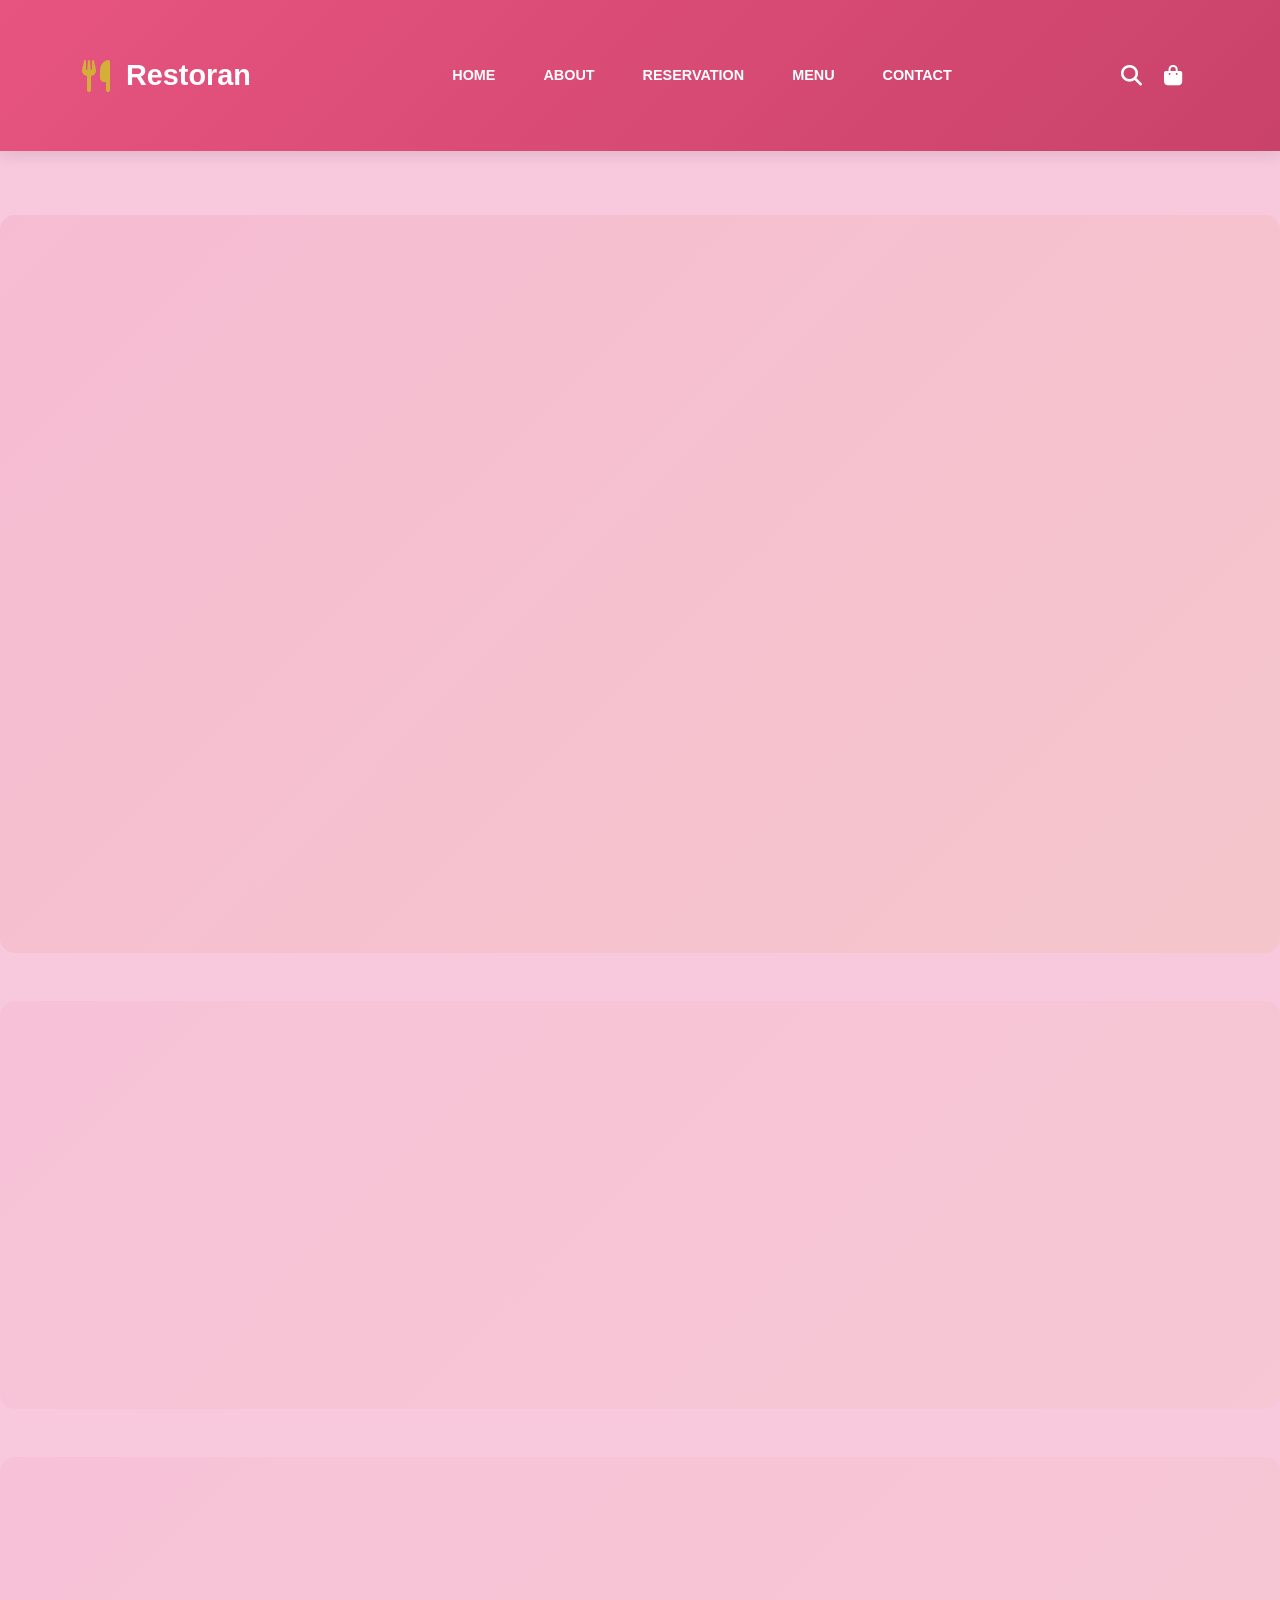
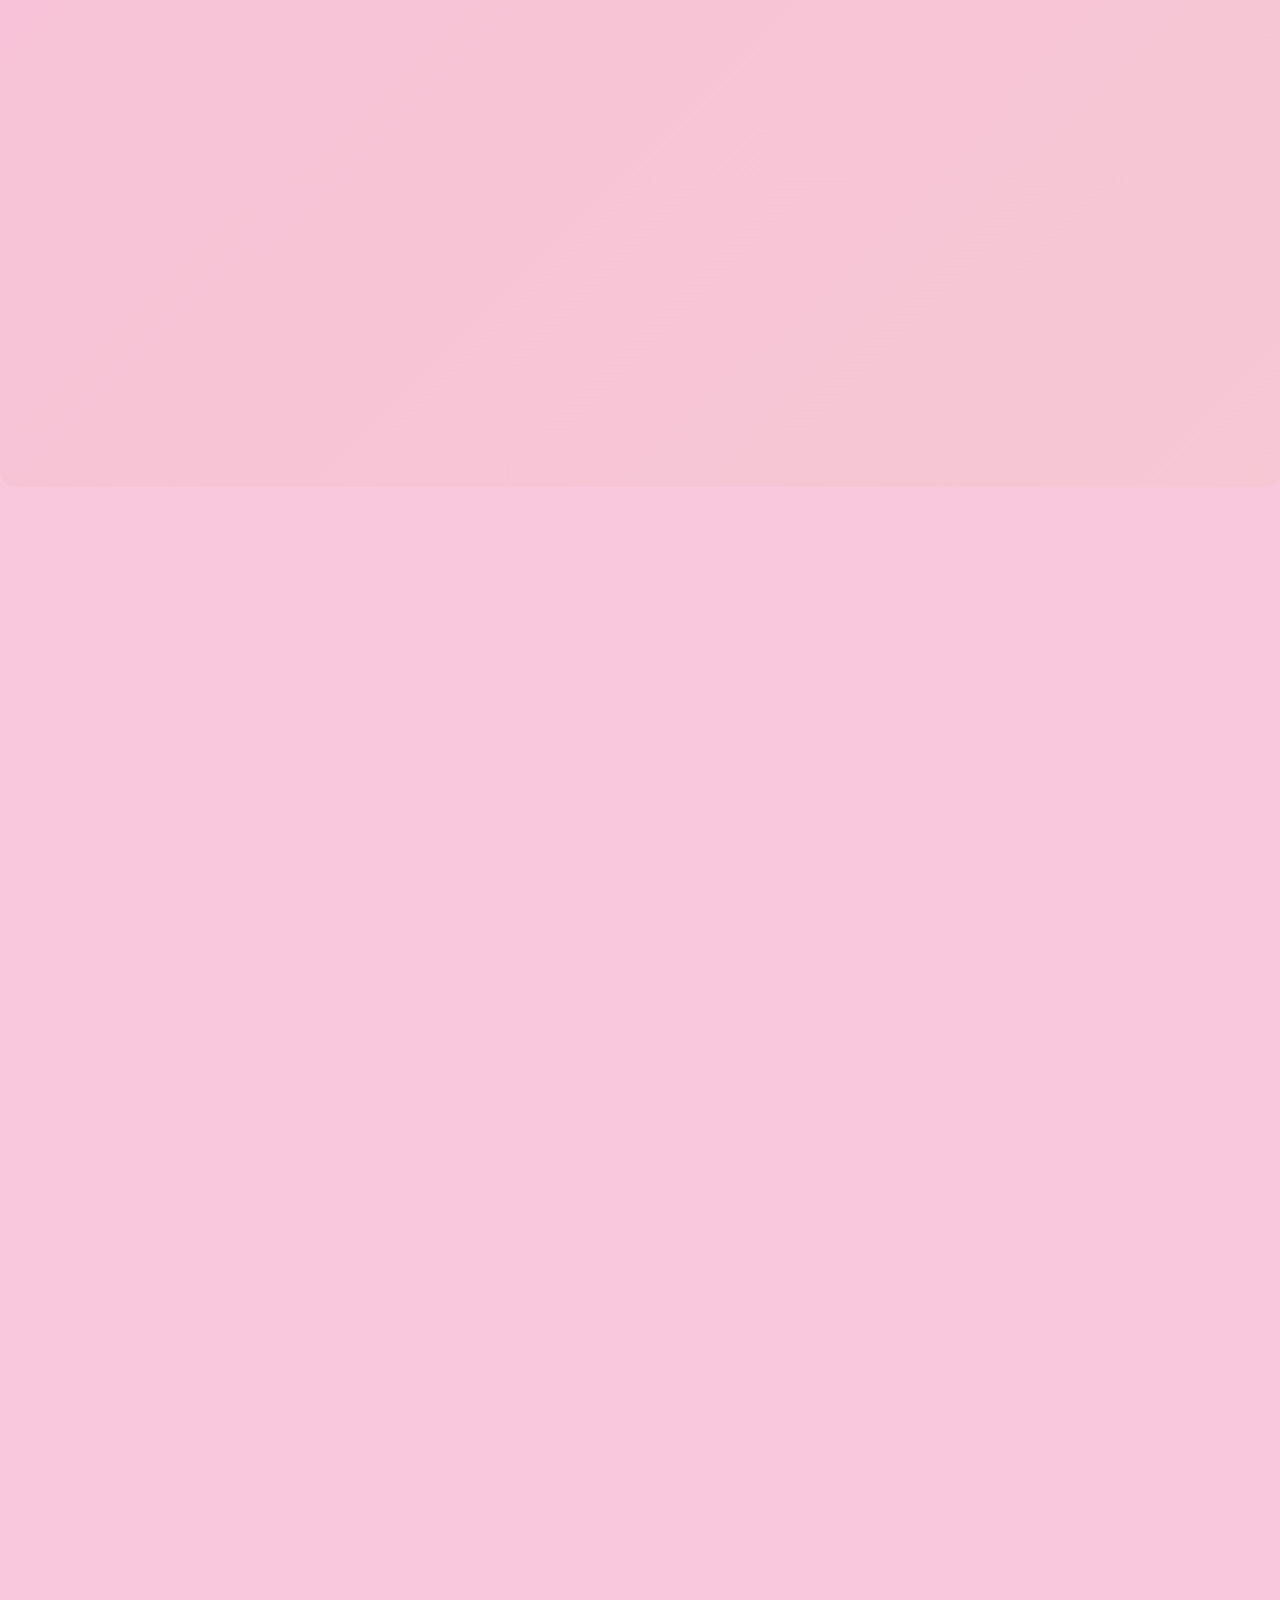
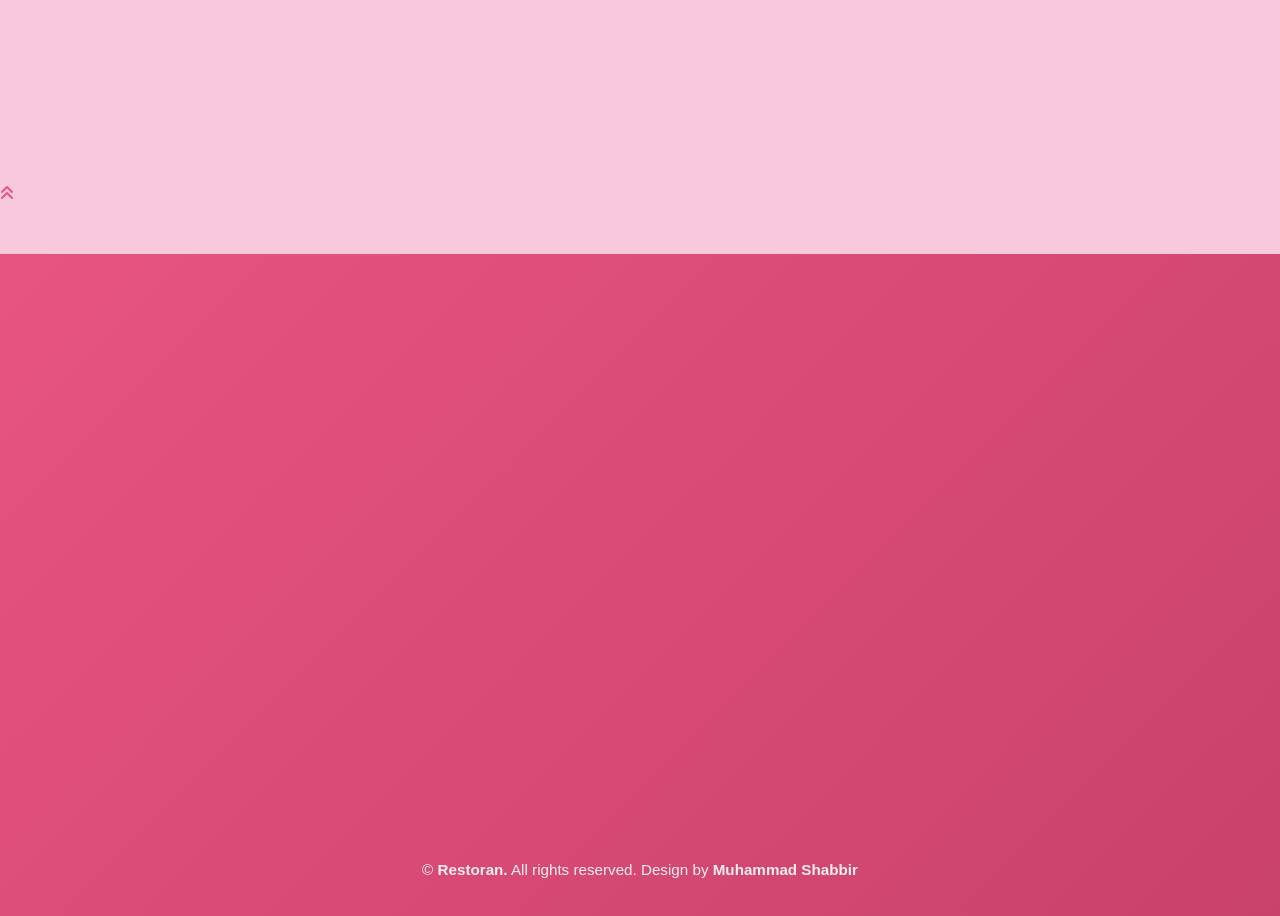
==== commit 6f258b61: "✨ تحسين هيكلية المشروع: إضافة CSS شامل وتنظيم الملفات في مجلدات منفصلة (assets/css, assets/images, a" ====
--- a/index.html
+++ b/index.html
@@ -20,6 +20,14 @@
     />
     <link rel="stylesheet" type="text/css" href="//cdn.jsdelivr.net/npm/slick-carousel@1.8.1/slick/slick.css"/>
     <link rel="stylesheet" href="./assets/css/style.css" />
+    <style>
+      :root {
+        --primary-color: #E75480;
+        --secondary-color: #D4AF37;
+        --bg-color: #F8C8DC;
+        --text-color-white: #ffffff;
+      }
+    </style>
     <style>
       header.scrolled .menus > ul > li::after {
         background-color: var(--text-color-white);
@@ -165,7 +173,7 @@
       <div class="shopping-cart-body">
         <div class="row shopping-cart-item d-flex justify-content-between">
           <div class="col-2 d-flex align-items-center">
-            <img src="./assets/images/product-2a.jpg" alt="">
+            <img src="./assets/images/product-2a.jpg" alt="منتج">
           </div>
           <div class="col-8">
             <h3>The Cracker Barrel's Country Boy Breakfast</h3>
@@ -181,7 +189,7 @@
         </div>
         <div class="row shopping-cart-item d-flex justify-content-between">
           <div class="col-2 d-flex align-items-center">
-            <img src="./assets/images/product-2b.jpg" alt="">
+            <img src="./assets/images/product-2b.jpg" alt="منتج">
           </div>
           <div class="col-8">
             <h3>Old Timer's Meat Breakfast</h3>
@@ -197,7 +205,7 @@
         </div>
         <div class="row shopping-cart-item d-flex justify-content-between">
           <div class="col-2 d-flex align-items-center">
-            <img src="./assets/images/product-2c.jpg" alt="">
+            <img src="./assets/images/product-2c.jpg" alt="منتج">
           </div>
           <div class="col-8">
             <h3>Uncle Herschel's Favorite</h3>
@@ -213,7 +221,7 @@
         </div>
         <div class="row shopping-cart-item d-flex justify-content-between">
           <div class="col-2 d-flex align-items-center">
-            <img src="./assets/images/product-2d.jpg" alt="">
+            <img src="./assets/images/product-2d.jpg" alt="منتج">
           </div>
           <div class="col-8">
             <h3>Grandpa's Country Fried Breakfast</h3>
--- a/assets/css/style.css
+++ b/assets/css/style.css
@@ -0,0 +1,855 @@
+/* ===== Root Variables ===== */
+:root {
+  --primary-color: #E75480;
+  --secondary-color: #D4AF37;
+  --bg-color: #F8C8DC;
+  --text-color-white: #ffffff;
+  --text-color-dark: #333333;
+  --text-color-light: #666666;
+  --border-color: #e0e0e0;
+  --shadow: 0 4px 15px rgba(0, 0, 0, 0.1);
+  --transition: all 0.3s ease-in-out;
+}
+
+/* ===== Global Styles ===== */
+* {
+  margin: 0;
+  padding: 0;
+  box-sizing: border-box;
+}
+
+html {
+  scroll-behavior: smooth;
+}
+
+body {
+  font-family: 'Nunito', 'Heebo', sans-serif;
+  background-color: var(--bg-color);
+  color: var(--text-color-dark);
+  line-height: 1.6;
+  overflow-x: hidden;
+}
+
+/* ===== Typography ===== */
+h1, h2, h3, h4, h5, h6 {
+  color: var(--primary-color);
+  font-weight: 700;
+  margin-bottom: 1rem;
+}
+
+h1 {
+  font-size: 3rem;
+}
+
+h2 {
+  font-size: 2.5rem;
+}
+
+h3 {
+  font-size: 1.8rem;
+}
+
+h5 {
+  font-size: 1.2rem;
+  color: var(--secondary-color);
+}
+
+p {
+  color: var(--text-color-light);
+  font-size: 1rem;
+}
+
+a {
+  text-decoration: none;
+  color: var(--primary-color);
+  transition: var(--transition);
+}
+
+a:hover {
+  color: var(--secondary-color);
+}
+
+/* ===== Loader ===== */
+.loader {
+  position: fixed;
+  top: 0;
+  left: 0;
+  width: 100%;
+  height: 100%;
+  background: linear-gradient(135deg, var(--primary-color), var(--bg-color));
+  display: flex;
+  flex-direction: column;
+  justify-content: center;
+  align-items: center;
+  z-index: 9999;
+  opacity: 1;
+  transition: opacity 0.5s ease-in-out;
+}
+
+.loader-icone {
+  color: var(--text-color-white);
+  font-size: 3rem;
+  margin-bottom: 1rem;
+}
+
+.loader p {
+  color: var(--text-color-white);
+  font-size: 2rem;
+  font-weight: bold;
+  margin-bottom: 2rem;
+}
+
+.loader-ellipses {
+  display: flex;
+  gap: 0.5rem;
+}
+
+.loader-ellipses span {
+  width: 12px;
+  height: 12px;
+  background-color: var(--text-color-white);
+  border-radius: 50%;
+  animation: bounce 1.4s infinite ease-in-out both;
+}
+
+.loader-ellipses span:nth-child(1) {
+  animation-delay: -0.32s;
+}
+
+.loader-ellipses span:nth-child(2) {
+  animation-delay: -0.16s;
+}
+
+@keyframes bounce {
+  0%, 80%, 100% {
+    transform: scale(0);
+    opacity: 0.5;
+  }
+  40% {
+    transform: scale(1);
+    opacity: 1;
+  }
+}
+
+/* ===== Header ===== */
+header {
+  background: linear-gradient(135deg, var(--primary-color), #c94269);
+  padding: 1rem 0;
+  position: sticky;
+  top: 0;
+  z-index: 1000;
+  box-shadow: var(--shadow);
+  transition: var(--transition);
+}
+
+header.scrolled {
+  padding: 0.5rem 0;
+  box-shadow: 0 8px 20px rgba(0, 0, 0, 0.15);
+}
+
+.header {
+  display: flex;
+  justify-content: space-between;
+  align-items: center;
+}
+
+.logo a {
+  display: flex;
+  align-items: center;
+  color: var(--text-color-white);
+  text-decoration: none;
+}
+
+.logo h1 {
+  color: var(--text-color-white);
+  font-size: 1.8rem;
+  margin: 0;
+}
+
+.logo i {
+  font-size: 2rem;
+  color: var(--secondary-color);
+}
+
+.menus ul {
+  list-style: none;
+  display: flex;
+  gap: 0;
+}
+
+.menus a {
+  color: var(--text-color-white);
+  font-weight: 600;
+  font-size: 0.9rem;
+  position: relative;
+  display: block;
+  transition: var(--transition);
+}
+
+.menus a::after {
+  content: '';
+  position: absolute;
+  bottom: 0;
+  left: 0;
+  width: 0;
+  height: 3px;
+  background-color: var(--secondary-color);
+  transition: width 0.3s ease;
+}
+
+.menus a:hover::after {
+  width: 100%;
+}
+
+.icons a {
+  color: var(--text-color-white);
+  font-size: 1.3rem;
+  transition: var(--transition);
+}
+
+.icons a:hover {
+  color: var(--secondary-color);
+  transform: scale(1.2);
+}
+
+/* ===== Mobile Navigation ===== */
+#hamburger {
+  cursor: pointer;
+  transition: var(--transition);
+}
+
+#hamburger:hover {
+  transform: scale(1.1);
+}
+
+#mobile-menu {
+  transform: translateX(-100%);
+  transition: transform 0.3s ease;
+  z-index: 999;
+}
+
+#hamburger-cross {
+  cursor: pointer;
+}
+
+#hamburger-cross i {
+  transform: rotate(45deg);
+  transition: var(--transition);
+}
+
+#hamburger-cross:hover i {
+  transform: rotate(-45deg);
+}
+
+/* ===== Search Bar ===== */
+.search-bar {
+  position: fixed;
+  top: 0;
+  left: 0;
+  width: 100%;
+  height: 100%;
+  background: rgba(0, 0, 0, 0.7);
+  display: flex;
+  justify-content: center;
+  align-items: center;
+  z-index: 2000;
+  opacity: 0;
+  visibility: hidden;
+  transition: var(--transition);
+}
+
+.search-bar.show {
+  opacity: 1;
+  visibility: visible;
+}
+
+.search-bar-wrapper {
+  background: var(--text-color-white);
+  padding: 2rem;
+  border-radius: 10px;
+  width: 90%;
+  max-width: 500px;
+  display: flex;
+  gap: 1rem;
+  align-items: center;
+  box-shadow: var(--shadow);
+}
+
+.search-bar-wrapper input {
+  flex: 1;
+  border: none;
+  outline: none;
+  padding: 0.8rem;
+  border-bottom: 2px solid var(--primary-color);
+  font-size: 1rem;
+}
+
+.search-button a {
+  color: var(--primary-color);
+  font-size: 1.5rem;
+  transition: var(--transition);
+}
+
+.search-button a:hover {
+  color: var(--secondary-color);
+  transform: scale(1.2);
+}
+
+.close-btn {
+  position: absolute;
+  top: 20px;
+  right: 20px;
+  font-size: 2rem;
+  color: var(--text-color-white);
+  cursor: pointer;
+  transition: var(--transition);
+}
+
+.close-btn:hover {
+  transform: rotate(90deg);
+}
+
+/* ===== Shopping Cart ===== */
+.shopping-cart {
+  position: fixed;
+  top: 0;
+  right: -100vw;
+  width: 100%;
+  max-width: 400px;
+  height: 100vh;
+  background: var(--text-color-white);
+  z-index: 1500;
+  transition: right 0.3s ease;
+  display: flex;
+  flex-direction: column;
+  box-shadow: -5px 0 20px rgba(0, 0, 0, 0.2);
+}
+
+.shopping-cart-header {
+  padding: 1.5rem;
+  border-bottom: 2px solid var(--border-color);
+  background: linear-gradient(135deg, var(--primary-color), #c94269);
+}
+
+.shopping-cart-header h2 {
+  color: var(--text-color-white);
+  margin: 0;
+  font-size: 1.5rem;
+}
+
+.shopping-cart-header i {
+  color: var(--text-color-white);
+  cursor: pointer;
+  font-size: 1.5rem;
+  transition: var(--transition);
+}
+
+.shopping-cart-header i:hover {
+  transform: rotate(90deg);
+}
+
+.shopping-cart-body {
+  flex: 1;
+  overflow-y: auto;
+  padding: 1rem;
+}
+
+.shopping-cart-item {
+  padding: 1rem;
+  border-bottom: 1px solid var(--border-color);
+  margin-bottom: 1rem;
+}
+
+.shopping-cart-item img {
+  width: 100%;
+  border-radius: 8px;
+}
+
+.shopping-cart-item h3 {
+  font-size: 1rem;
+  margin: 0.5rem 0;
+  color: var(--text-color-dark);
+}
+
+.shopping-cart-counter {
+  display: flex;
+  align-items: center;
+  gap: 0.5rem;
+  margin-top: 0.5rem;
+}
+
+.shopping-cart-counter i {
+  cursor: pointer;
+  color: var(--primary-color);
+  transition: var(--transition);
+}
+
+.shopping-cart-counter i:hover {
+  transform: scale(1.2);
+}
+
+.shopping-cart-counter input {
+  width: 50px;
+  text-align: center;
+  border: 1px solid var(--border-color);
+  padding: 0.3rem;
+  border-radius: 4px;
+}
+
+.item-price {
+  font-weight: bold;
+  color: var(--primary-color);
+  font-size: 1.1rem;
+}
+
+.shopping-cart-footer {
+  padding: 1rem;
+  border-top: 2px solid var(--border-color);
+  background: #f9f9f9;
+}
+
+.shopping-cart-footer h2 {
+  font-size: 1.2rem;
+  margin: 0;
+}
+
+.footet-total-price {
+  font-size: 1.5rem;
+  color: var(--primary-color);
+  font-weight: bold;
+}
+
+.footer-checkout, .footer-shopping {
+  position: relative;
+  overflow: hidden;
+  border-radius: 5px;
+  background: var(--primary-color);
+  flex: 1;
+}
+
+.footer-checkout a, .footer-shopping a {
+  color: var(--text-color-white);
+  display: block;
+  padding: 0.8rem 1rem;
+  text-align: center;
+  font-weight: bold;
+  position: relative;
+  z-index: 1;
+}
+
+.anim-layer {
+  position: absolute;
+  top: 0;
+  left: -100%;
+  width: 100%;
+  height: 100%;
+  background: var(--secondary-color);
+  transition: left 0.3s ease;
+  z-index: 0;
+}
+
+.footer-checkout:hover .anim-layer, .footer-shopping:hover .anim-layer {
+  left: 0;
+}
+
+/* ===== Main Content ===== */
+main {
+  padding: 2rem 0;
+}
+
+/* ===== Banner Section ===== */
+.banner {
+  background: linear-gradient(135deg, rgba(231, 84, 128, 0.1), rgba(212, 175, 55, 0.1));
+  border-radius: 15px;
+  margin: 2rem 0;
+}
+
+.banner-content h1 {
+  color: var(--primary-color);
+  line-height: 1.2;
+  margin-bottom: 1.5rem;
+}
+
+.banner-content p {
+  font-size: 1.1rem;
+  margin-bottom: 2rem;
+  line-height: 1.8;
+}
+
+.book-a-table {
+  position: relative;
+  overflow: hidden;
+  width: fit-content;
+  border-radius: 5px;
+  background: var(--primary-color);
+}
+
+.book-a-table a {
+  color: var(--text-color-white);
+  display: block;
+  padding: 1rem 2rem;
+  font-weight: bold;
+  position: relative;
+  z-index: 1;
+}
+
+.book-a-table:hover .anim-layer {
+  left: 0;
+}
+
+.banner-img img {
+  max-width: 100%;
+  height: auto;
+  border-radius: 10px;
+}
+
+/* ===== Services Section ===== */
+.services {
+  background: linear-gradient(135deg, rgba(231, 84, 128, 0.05), rgba(212, 175, 55, 0.05));
+  border-radius: 15px;
+  padding: 3rem 0;
+}
+
+.cards {
+  background: var(--text-color-white);
+  border-radius: 10px;
+  text-align: center;
+  transition: var(--transition);
+  position: relative;
+  overflow: hidden;
+  box-shadow: var(--shadow);
+}
+
+.cards:hover {
+  transform: translateY(-10px);
+  box-shadow: 0 10px 30px rgba(0, 0, 0, 0.2);
+}
+
+.cards .icon {
+  color: var(--primary-color);
+  margin-bottom: 1rem;
+}
+
+.cards .heading h5 {
+  color: var(--primary-color);
+  margin-bottom: 1rem;
+}
+
+.cards .para p {
+  font-size: 0.95rem;
+  line-height: 1.6;
+}
+
+/* ===== About Us Section ===== */
+.about-us {
+  background: linear-gradient(135deg, rgba(231, 84, 128, 0.05), rgba(212, 175, 55, 0.05));
+  border-radius: 15px;
+  padding: 3rem 0;
+}
+
+.about-img-box img {
+  box-shadow: var(--shadow);
+  transition: var(--transition);
+}
+
+.about-img-box img:hover {
+  transform: scale(1.05);
+}
+
+.about-content h5 {
+  color: var(--secondary-color);
+  font-size: 1rem;
+  text-transform: uppercase;
+  letter-spacing: 2px;
+  margin-bottom: 1rem;
+}
+
+.about-content h2 {
+  color: var(--primary-color);
+  font-size: 2.5rem;
+  margin-bottom: 1.5rem;
+}
+
+.about-content p {
+  font-size: 1rem;
+  line-height: 1.8;
+  margin-bottom: 1.5rem;
+}
+
+.about-experience {
+  background: linear-gradient(135deg, var(--primary-color), #c94269);
+  border-radius: 10px;
+  color: var(--text-color-white);
+}
+
+.about-experience h1 {
+  color: var(--secondary-color);
+  font-size: 2.5rem;
+}
+
+.about-experience h6 {
+  color: var(--text-color-white);
+}
+
+/* ===== Section Title ===== */
+.section-title {
+  color: var(--secondary-color);
+  font-size: 1rem;
+  text-transform: uppercase;
+  letter-spacing: 2px;
+  font-weight: bold;
+}
+
+/* ===== Buttons ===== */
+.btn {
+  background-color: var(--primary-color) !important;
+  border: none !important;
+  color: var(--text-color-white) !important;
+  padding: 0.8rem 1.5rem !important;
+  border-radius: 5px !important;
+  font-weight: bold !important;
+  transition: var(--transition) !important;
+}
+
+.btn:hover {
+  background-color: var(--secondary-color) !important;
+  transform: translateY(-2px) !important;
+  box-shadow: var(--shadow) !important;
+}
+
+/* ===== Footer ===== */
+footer {
+  background: linear-gradient(135deg, var(--primary-color), #c94269);
+  color: var(--text-color-white);
+  padding: 3rem 0 1rem;
+  margin-top: 3rem;
+}
+
+footer h5 {
+  color: var(--secondary-color);
+  margin-bottom: 1.5rem;
+}
+
+footer p, footer a {
+  color: rgba(255, 255, 255, 0.9);
+  font-size: 0.95rem;
+  line-height: 1.8;
+}
+
+footer a:hover {
+  color: var(--secondary-color);
+}
+
+footer .social-links a {
+  display: inline-block;
+  width: 40px;
+  height: 40px;
+  background: rgba(255, 255, 255, 0.2);
+  border-radius: 50%;
+  display: flex;
+  align-items: center;
+  justify-content: center;
+  margin-right: 0.5rem;
+  transition: var(--transition);
+}
+
+footer .social-links a:hover {
+  background: var(--secondary-color);
+  transform: translateY(-3px);
+}
+
+.footer-bottom {
+  border-top: 1px solid rgba(255, 255, 255, 0.2);
+  padding-top: 2rem;
+  margin-top: 2rem;
+  text-align: center;
+}
+
+/* ===== Sliders ===== */
+.slick-slide {
+  padding: 0 15px;
+}
+
+.slick-list {
+  margin: 0 -15px;
+}
+
+.slide-arrow {
+  background: var(--primary-color);
+  color: var(--text-color-white);
+  border: none;
+  width: 40px;
+  height: 40px;
+  border-radius: 50%;
+  cursor: pointer;
+  transition: var(--transition);
+  display: flex;
+  align-items: center;
+  justify-content: center;
+}
+
+.slide-arrow:hover {
+  background: var(--secondary-color);
+  transform: scale(1.1);
+}
+
+.prev-arrow {
+  left: -50px;
+}
+
+.next-arrow {
+  right: -50px;
+}
+
+/* ===== Responsive Design ===== */
+@media (max-width: 1200px) {
+  h1 {
+    font-size: 2.5rem;
+  }
+
+  h2 {
+    font-size: 2rem;
+  }
+
+  .menus a {
+    padding: 1rem !important;
+    font-size: 0.85rem;
+  }
+}
+
+@media (max-width: 992px) {
+  .header {
+    flex-direction: column;
+  }
+
+  .menus {
+    display: none;
+  }
+
+  .banner-content h1 {
+    font-size: 2rem;
+  }
+
+  .about-content h2 {
+    font-size: 2rem;
+  }
+
+  .shopping-cart {
+    max-width: 100%;
+  }
+}
+
+@media (max-width: 768px) {
+  h1 {
+    font-size: 2rem;
+  }
+
+  h2 {
+    font-size: 1.5rem;
+  }
+
+  h3 {
+    font-size: 1.3rem;
+  }
+
+  .banner-content {
+    padding-bottom: 2rem;
+  }
+
+  .banner-img {
+    text-align: center;
+  }
+
+  .cards {
+    margin-bottom: 1rem;
+  }
+
+  .about-img-box .col-6 {
+    margin-bottom: 1rem;
+  }
+
+  .footer-checkout, .footer-shopping {
+    flex: 1;
+    margin-bottom: 0.5rem;
+  }
+}
+
+@media (max-width: 576px) {
+  h1 {
+    font-size: 1.5rem;
+  }
+
+  h2 {
+    font-size: 1.2rem;
+  }
+
+  .logo h1 {
+    font-size: 1.3rem;
+  }
+
+  .menus a {
+    padding: 0.8rem !important;
+    font-size: 0.75rem;
+  }
+
+  .search-bar-wrapper {
+    width: 95%;
+    flex-direction: column;
+  }
+
+  .shopping-cart {
+    max-width: 100%;
+  }
+
+  .banner-content h1 {
+    font-size: 1.5rem;
+  }
+
+  .banner-content p {
+    font-size: 0.95rem;
+  }
+
+  .about-experience h1 {
+    font-size: 2rem;
+  }
+
+  .cards {
+    padding: 1.5rem !important;
+  }
+}
+
+/* ===== Animations ===== */
+@keyframes slideInRight {
+  from {
+    opacity: 0;
+    transform: translateX(50px);
+  }
+  to {
+    opacity: 1;
+    transform: translateX(0);
+  }
+}
+
+@keyframes slideInLeft {
+  from {
+    opacity: 0;
+    transform: translateX(-50px);
+  }
+  to {
+    opacity: 1;
+    transform: translateX(0);
+  }
+}
+
+@keyframes fadeIn {
+  from {
+    opacity: 0;
+  }
+  to {
+    opacity: 1;
+  }
+}
+
+.aos-animate {
+  animation: fadeIn 0.8s ease-in-out;
+}
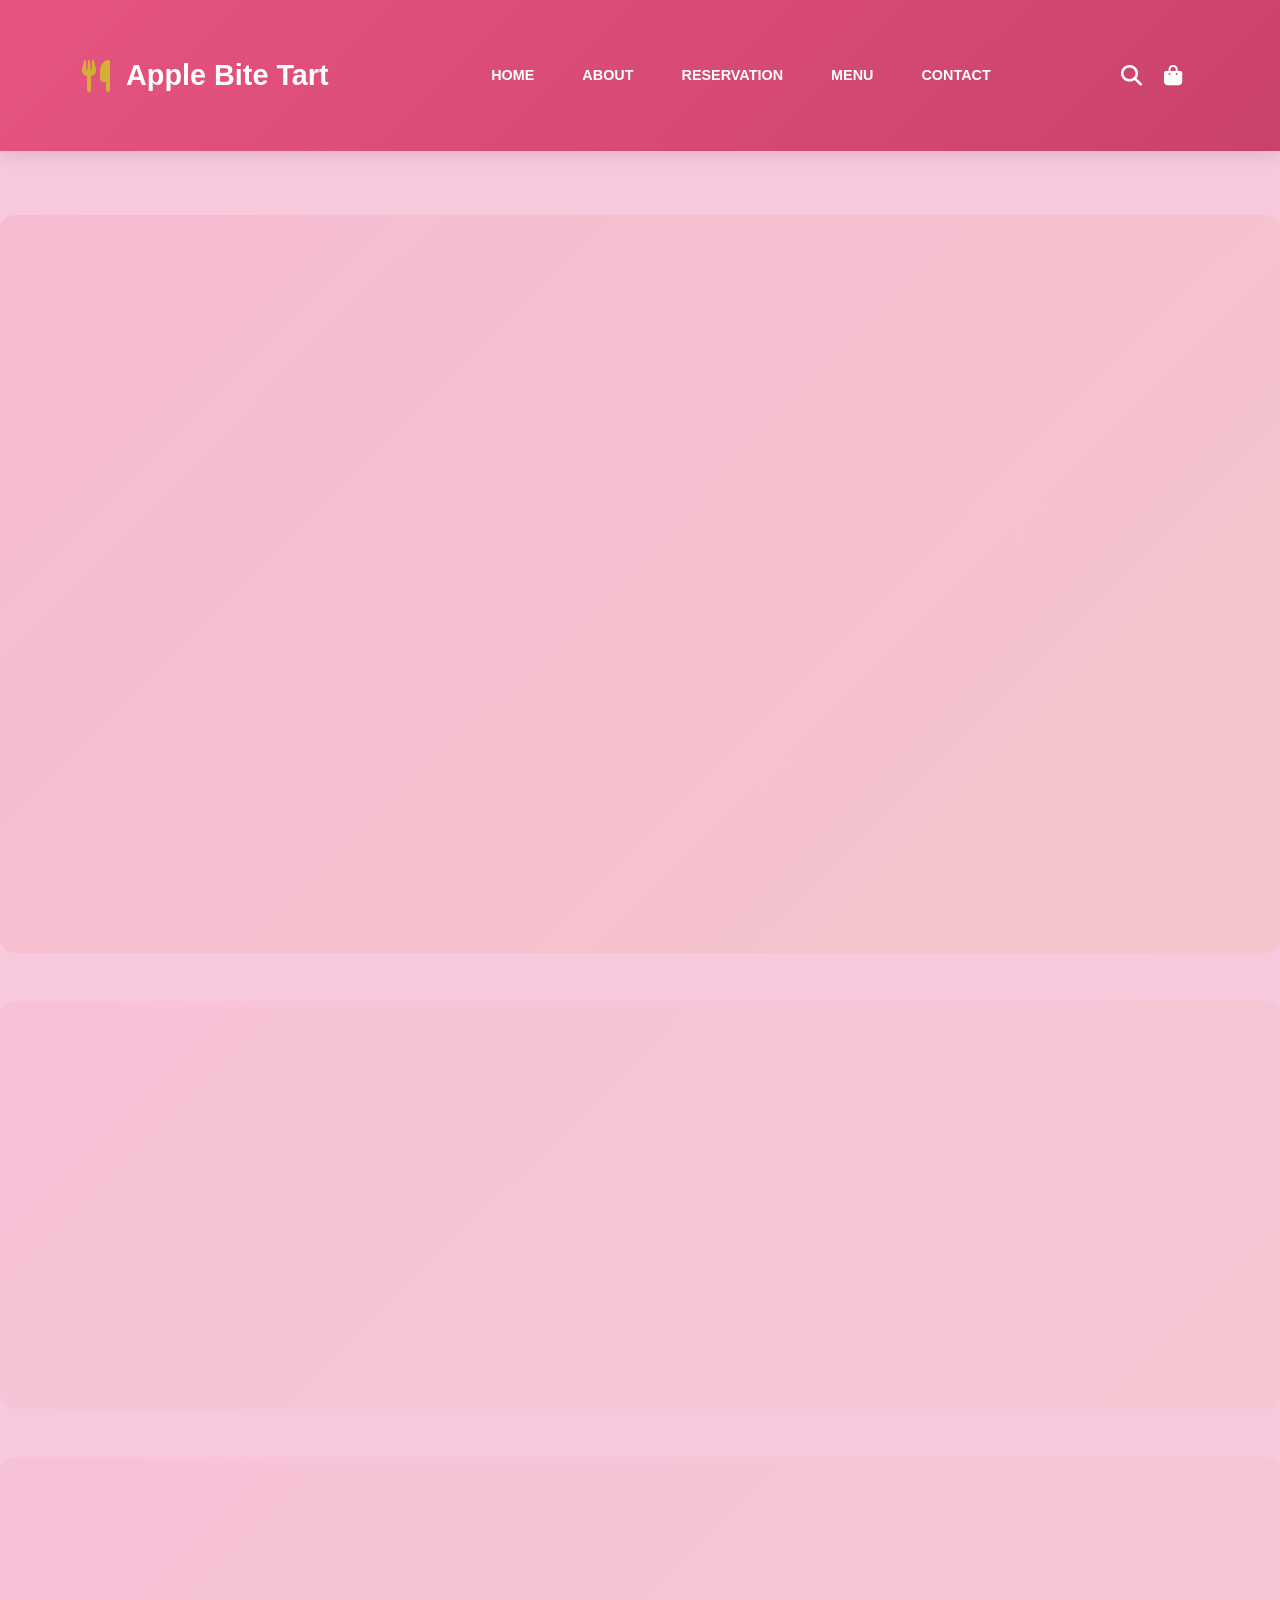
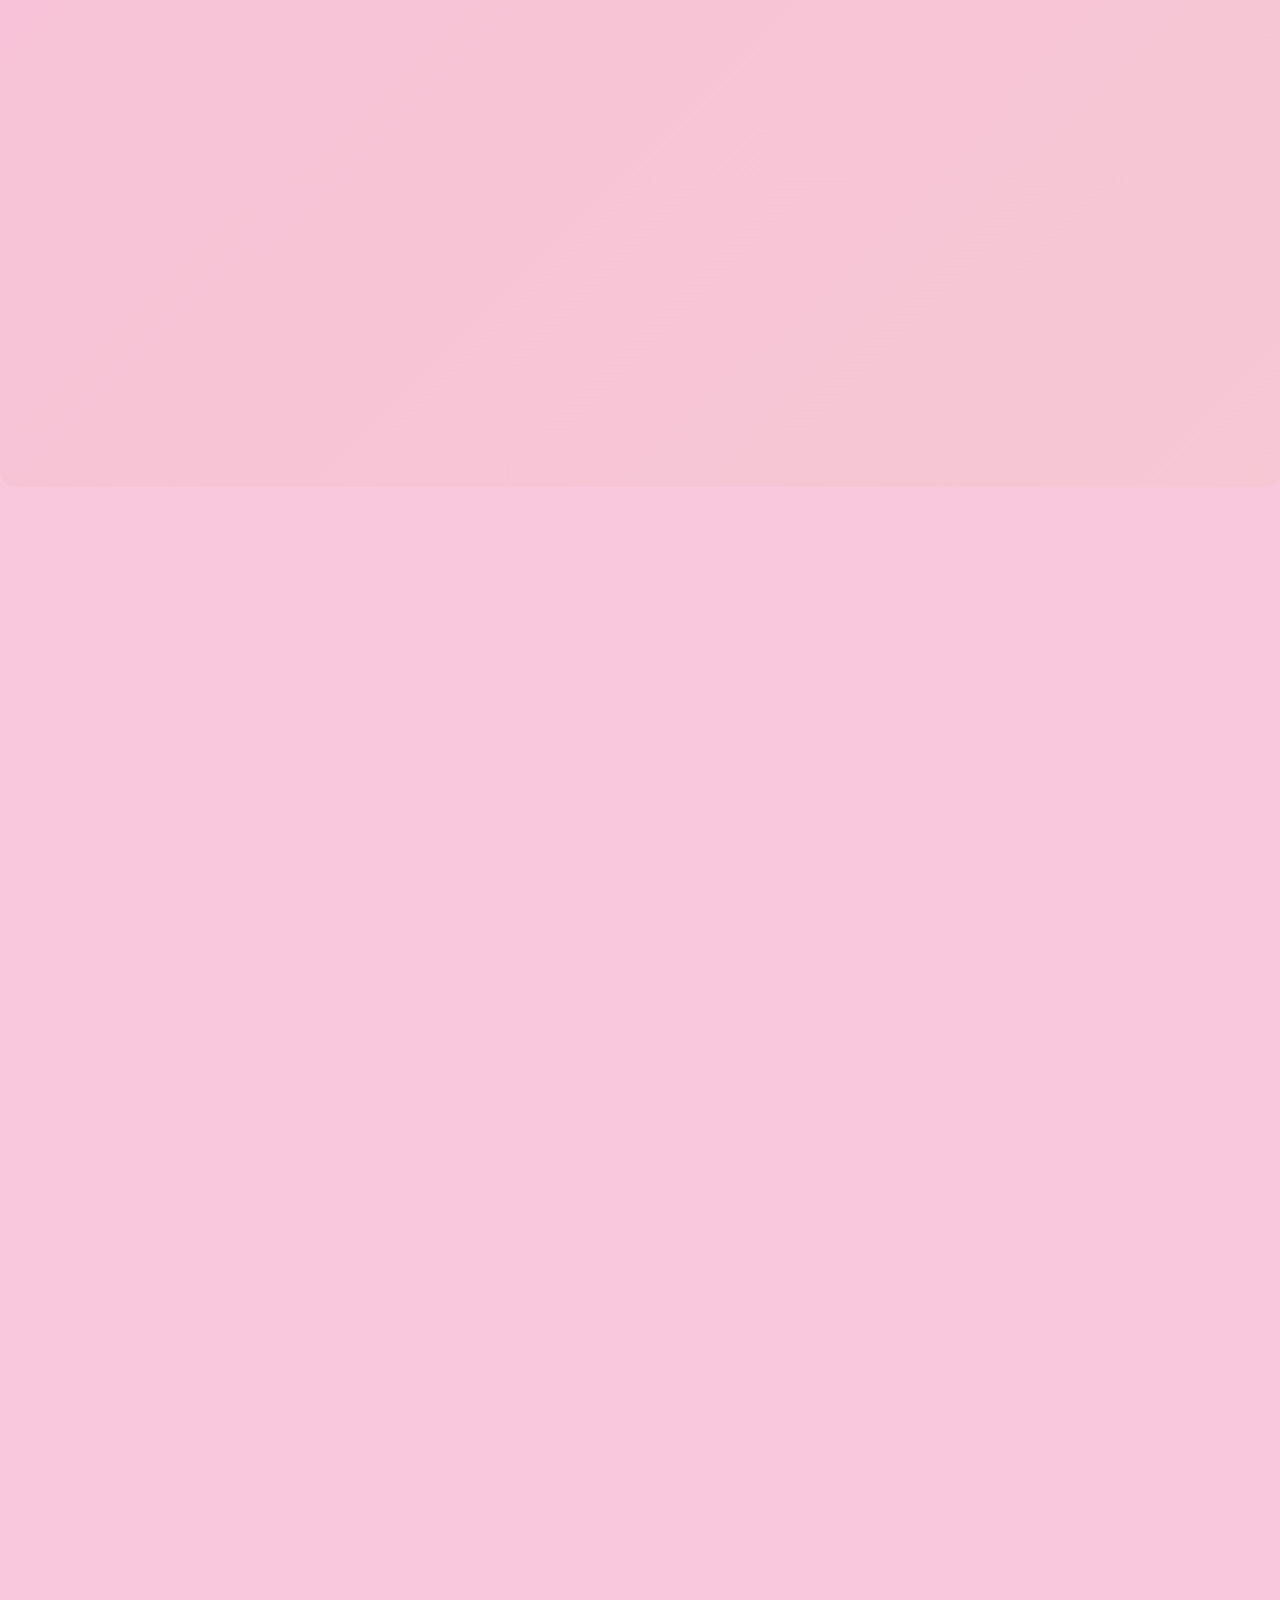
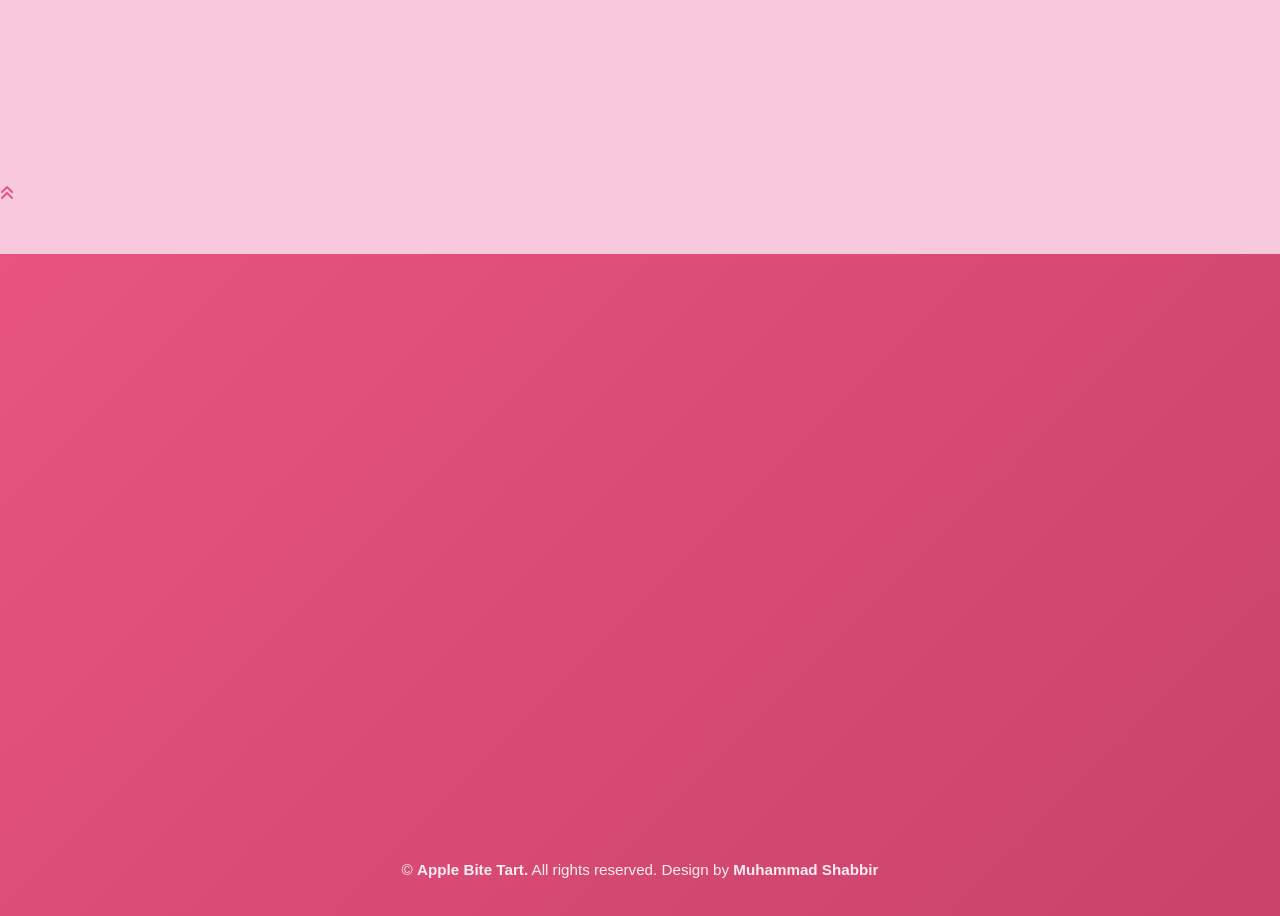
==== commit 0c1d3339: "📝 تحديث الرسالة الترحيبية واسم المحل في الصفحة الرئيسية" ====
--- a/index.html
+++ b/index.html
@@ -3,7 +3,7 @@
   <head>
     <meta charset="utf-8" />
     <meta name="viewport" content="width=device-width, initial-scale=1" />
-    <title>Restoran</title>
+    <title>Apple Bite Tart</title>
     <link
       rel="stylesheet"
       href="https://cdnjs.cloudflare.com/ajax/libs/font-awesome/6.6.0/css/all.min.css"
@@ -39,7 +39,7 @@
 
     <div class="loader">
       <i class="fas fa-utensils loader-icone"></i>
-      <p>Restoran</p>
+      <p>Apple Bite Tart</p>
       <div class="loader-ellipses">
         <span></span>
         <span></span>
@@ -52,7 +52,7 @@
         <div class="logo">
           <a href="./index.html">
             <i class="fa fa-utensils me-3"></i>
-            <h1 class="mb-0">Restoran</h1>
+            <h1 class="mb-0">Apple Bite Tart</h1>
           </a>
         </div>
         <div class="menus">
@@ -102,7 +102,7 @@
           <div class="logo">
             <a href="./index.html">
               <i class="fa fa-utensils me-3"></i>
-              <h1 class="mb-0">Restoran</h1>
+              <h1 class="mb-0">Apple Bite Tart</h1>
             </a>
           </div>
         </div>
@@ -264,9 +264,12 @@
         <div class="container py-5">
           <div class="row">
             <div class="col-md-6 banner-content pe-5" data-aos="fade-right" data-aos-delay="3000">
-              <h1 class="display-2">Enjoy Our <br> Delicious Meal</h1>
-                <p>
-                  Tempor erat elitr rebum at clita. Diam dolor diam ipsum sit. Aliqu diam amet diam et eos. Clita erat ipsum et lorem et sit, sed stet lorem sit clita duo justo magna dolore erat amet
+              <h1 class="display-2">Apple Bite Tart</h1>
+                <p style="font-size: 1.4rem; line-height: 2; color: #333; font-weight: 500;">
+                  وبدأت قصتنا…<br>
+                  بعبق الماضي وعمق المكان، حيث تجتمع أصالة التارت مع حداثة العصر في لمسة واحدة.<br>
+                  نكهة تحملك إلى عالم من المتعة والبهجة… ورائحة تأخذك برفق إلى ذاكرة دافئة لا تُنسى.<br>
+                  نصنع لك سعادة تُؤخذ بقضمة… من تفاحتنا.
                 </p>
                 <div class="book-a-table">
                   <div class="anim-layer"></div>
@@ -364,7 +367,7 @@
               </div>
               <div class="col-lg-6 about-content" data-aos="fade-left">
                   <h5 class="section-title">About Us</h5>
-                  <h2 class="mb-4 dis">Welcome to <i class="fa fa-utensils  me-2"></i>Restoran</h2>
+                  <h2 class="mb-4 dis">Welcome to <i class="fa fa-utensils  me-2"></i>Apple Bite Tart</h2>
                   <p class="mb-4">Tempor erat elitr rebum at clita. Diam dolor diam ipsum sit. Aliqu diam amet diam et eos erat ipsum et lorem et sit, sed stet lorem sit.</p>
                   <p class="mb-4">Tempor erat elitr rebum at clita. Diam dolor diam ipsum sit. Aliqu diam amet diam et eos. Clita erat ipsum et lorem et sit, sed stet lorem sit clita duo justo magna dolore erat amet</p>
                   <div class="row g-4 mb-4 about-extra">
@@ -1344,7 +1347,7 @@
                 <div class="logo" data-aos="fade-down-right">
                   <a href="./index.html">
                     <i class="fa fa-utensils me-3"></i>
-                    <h1 class="mb-0">Restoran</h1>
+                    <h1 class="mb-0">Apple Bite Tart</h1>
                   </a>
                 </div>
               </div>
@@ -1414,7 +1417,7 @@
           </div>
         </div>
         <div class="row">
-          <p class="text-center pt-4 mt-3 pt-lg-0">&copy; <span id="copyrightCurrentYear"></span> <b> Restoran.</b> All rights reserved. Design by <a href="https://www.linkedin.com/in/codewithshabbir/" class="fw-bold author-name">Muhammad Shabbir</a></p>
+          <p class="text-center pt-4 mt-3 pt-lg-0">&copy; <span id="copyrightCurrentYear"></span> <b> Apple Bite Tart.</b> All rights reserved. Design by <a href="https://www.linkedin.com/in/codewithshabbir/" class="fw-bold author-name">Muhammad Shabbir</a></p>
         </div>
       </div>
     </footer>
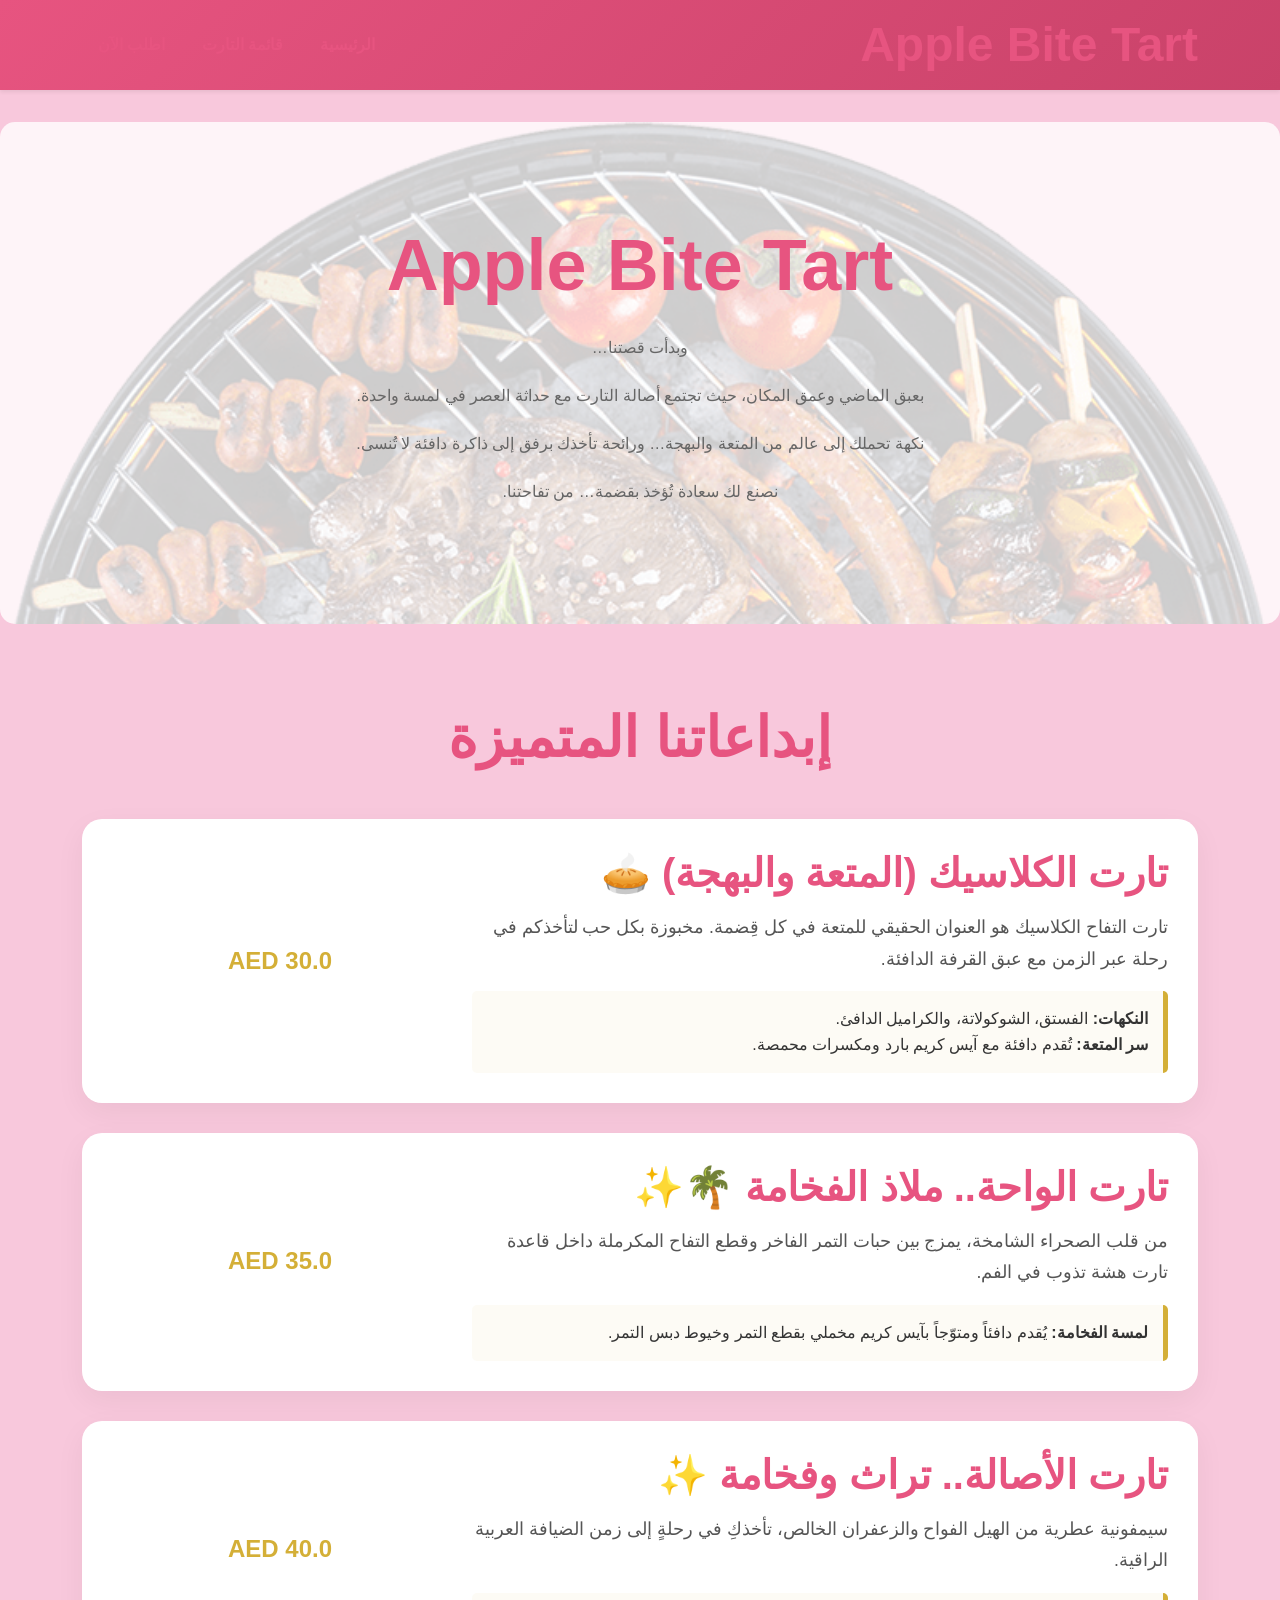
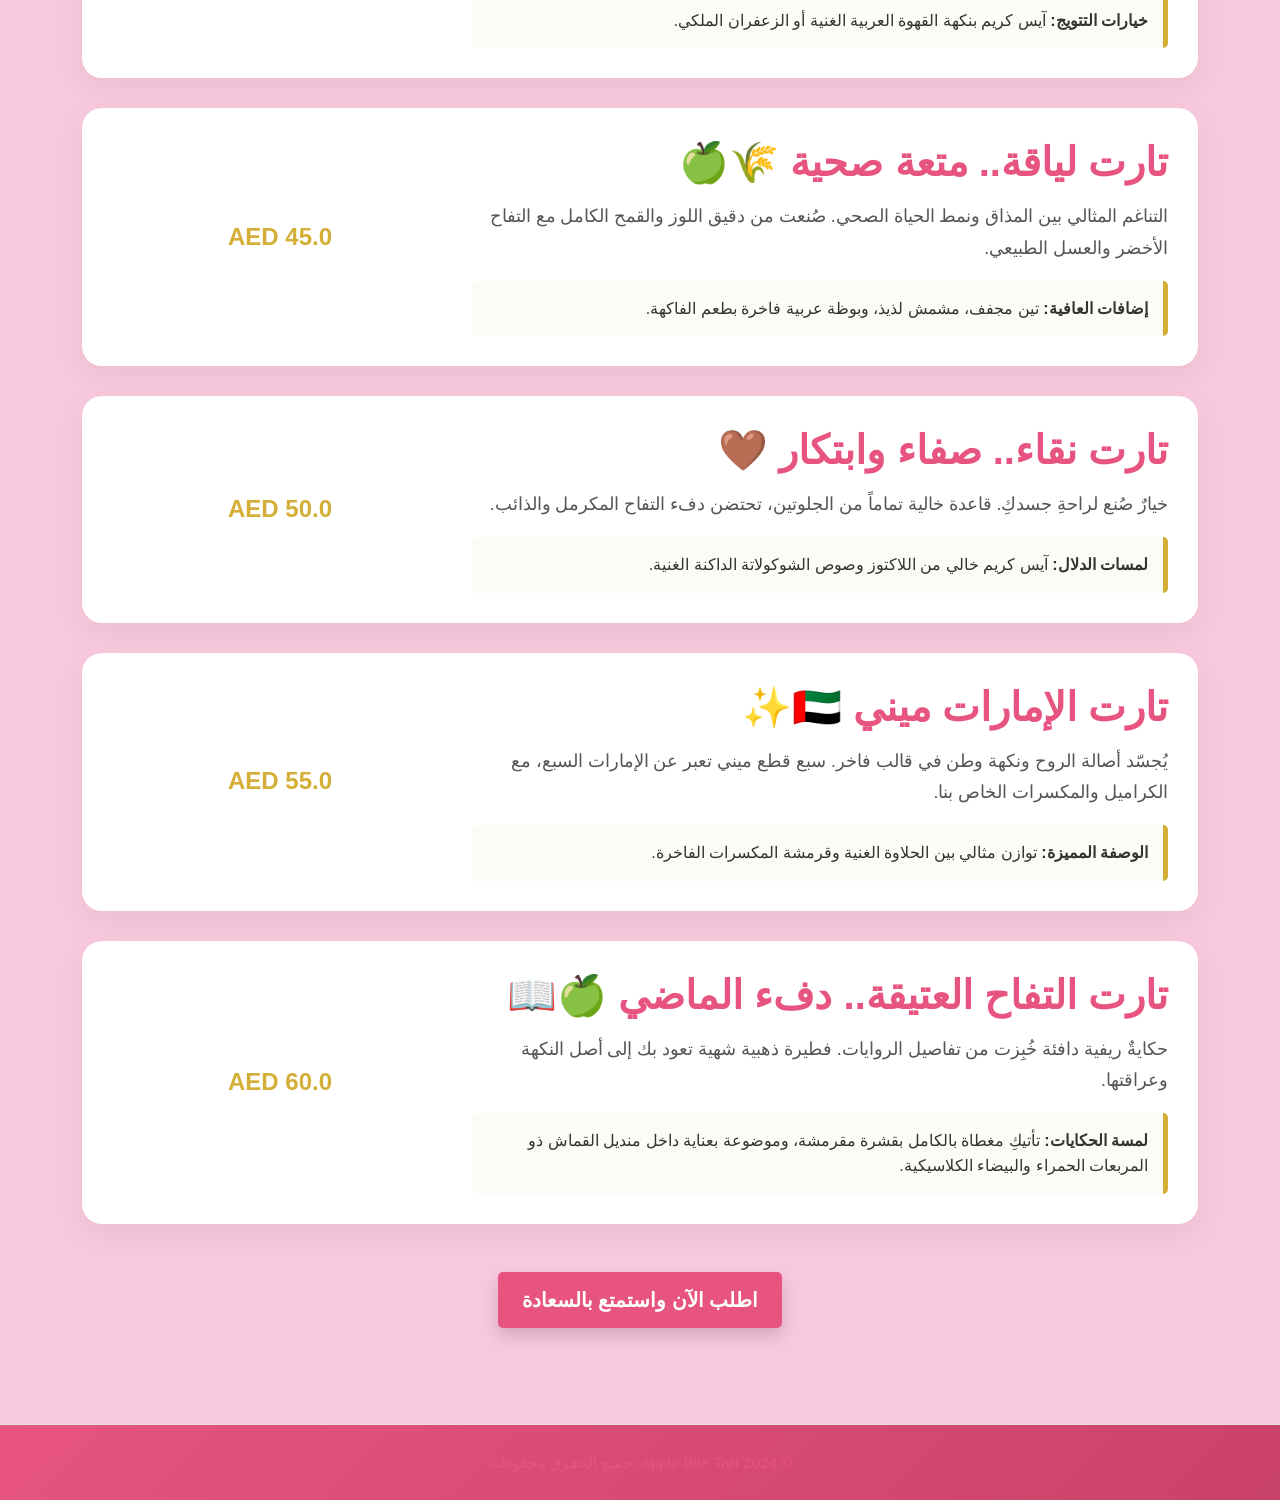
==== commit 581701b4: "🚀 تحويل الموقع إلى صفحة واحدة متكاملة ودمج جميع الأصناف في الصفحة الرئيسية" ====
--- a/index.html
+++ b/index.html
@@ -1,1434 +1,179 @@
 <!DOCTYPE html>
-<html lang="en">
+<html lang="ar" dir="rtl">
   <head>
     <meta charset="utf-8" />
     <meta name="viewport" content="width=device-width, initial-scale=1" />
-    <title>Apple Bite Tart</title>
-    <link
-      rel="stylesheet"
-      href="https://cdnjs.cloudflare.com/ajax/libs/font-awesome/6.6.0/css/all.min.css"
-      integrity="sha512-Kc323vGBEqzTmouAECnVceyQqyqdsSiqLQISBL29aUW4U/M7pSPA/gEUZQqv1cwx4OnYxTxve5UMg5GT6L4JJg=="
-      crossorigin="anonymous"
-      referrerpolicy="no-referrer"
-    />
+    <title>Apple Bite Tart - الصفحة الرئيسية</title>
+    <link rel="stylesheet" href="https://cdnjs.cloudflare.com/ajax/libs/font-awesome/6.6.0/css/all.min.css" />
     <link rel="stylesheet" href="https://unpkg.com/aos@next/dist/aos.css"/>
-    <link
-      href="https://cdn.jsdelivr.net/npm/bootstrap@5.2.3/dist/css/bootstrap.min.css"
-      rel="stylesheet"
-      integrity="sha384-rbsA2VBKQhggwzxH7pPCaAqO46MgnOM80zW1RWuH61DGLwZJEdK2Kadq2F9CUG65"
-      crossorigin="anonymous"
-    />
-    <link rel="stylesheet" type="text/css" href="//cdn.jsdelivr.net/npm/slick-carousel@1.8.1/slick/slick.css"/>
+    <link href="https://cdn.jsdelivr.net/npm/bootstrap@5.2.3/dist/css/bootstrap.min.css" rel="stylesheet" />
     <link rel="stylesheet" href="./assets/css/style.css" />
     <style>
-      :root {
-        --primary-color: #E75480;
-        --secondary-color: #D4AF37;
-        --bg-color: #F8C8DC;
-        --text-color-white: #ffffff;
-      }
-    </style>
-    <style>
-      header.scrolled .menus > ul > li::after {
-        background-color: var(--text-color-white);
-      }
-      
+      body { font-family: 'Segoe UI', Tahoma, Geneva, Verdana, sans-serif; background-color: #F8C8DC; overflow-x: hidden; }
+      .menu-item { background: white; border-radius: 20px; padding: 30px; margin-bottom: 30px; box-shadow: 0 10px 30px rgba(0,0,0,0.05); transition: transform 0.3s; }
+      .menu-item:hover { transform: translateY(-5px); }
+      .price-tag { color: #D4AF37; font-weight: bold; font-size: 1.5rem; }
+      .item-title { color: #E75480; font-weight: bold; margin-bottom: 15px; }
+      .item-desc { color: #555; line-height: 1.8; font-size: 1.1rem; }
+      .special-box { background: rgba(212, 175, 55, 0.05); border-right: 5px solid #D4AF37; padding: 15px; border-radius: 5px; margin-top: 15px; }
+      .banner { background: linear-gradient(rgba(255,255,255,0.8), rgba(255,255,255,0.8)), url('./assets/images/banner-img.png'); background-size: cover; padding: 100px 0; text-align: center; }
+      .nav-link { color: #E75480 !important; font-weight: bold; }
     </style>
   </head>
   <body>
+    <header class="bg-white py-3 shadow-sm sticky-top">
+      <div class="container d-flex justify-content-between align-items-center">
+        <h1 class="mb-0" style="color: #E75480;">Apple Bite Tart</h1>
+        <nav>
+          <a href="#home" class="nav-link px-3 d-inline-block text-decoration-none">الرئيسية</a>
+          <a href="#menu" class="nav-link px-3 d-inline-block text-decoration-none">قائمة التارت</a>
+          <a href="./reservation.html" class="nav-link px-3 d-inline-block text-decoration-none">اطلب الآن</a>
+        </nav>
+      </div>
+    </header>
 
-    <div class="loader">
-      <i class="fas fa-utensils loader-icone"></i>
-      <p>Apple Bite Tart</p>
-      <div class="loader-ellipses">
-        <span></span>
-        <span></span>
-        <span></span>
+    <section id="home" class="banner">
+      <div class="container" data-aos="fade-up">
+        <h1 class="display-2 fw-bold" style="color: #E75480;">Apple Bite Tart</h1>
+        <div class="mt-4" style="font-size: 1.5rem; line-height: 2; color: #333;">
+          <p>وبدأت قصتنا…</p>
+          <p>بعبق الماضي وعمق المكان، حيث تجتمع أصالة التارت مع حداثة العصر في لمسة واحدة.</p>
+          <p>نكهة تحملك إلى عالم من المتعة والبهجة… ورائحة تأخذك برفق إلى ذاكرة دافئة لا تُنسى.</p>
+          <p>نصنع لك سعادة تُؤخذ بقضمة… من تفاحتنا.</p>
+        </div>
       </div>
-    </div>
+    </section>
 
-    <header>
-      <div class="container header my-3 d-none d-lg-flex">
-        <div class="logo">
-          <a href="./index.html">
-            <i class="fa fa-utensils me-3"></i>
-            <h1 class="mb-0">Apple Bite Tart</h1>
-          </a>
-        </div>
-        <div class="menus">
-          <ul class="d-flex mb-0">
-            <li class="list-unstyled py-2">
-              <a class="text-decoration-none text-uppercase p-4" href="./index.html"
-                >Home</a
-              >
-            </li>
-            <li class="list-unstyled py-2">
-              <a class="text-decoration-none text-uppercase p-4" href="./about.html"
-                >About</a
-              >
-            </li>
-            <li class="list-unstyled py-2">
-              <a class="text-decoration-none text-uppercase p-4" href="./reservation.html"
-                >Reservation</a
-              >
-            </li>
-            <li class="list-unstyled py-2">
-              <a class="text-decoration-none text-uppercase p-4" href="./menu.html"
-                >Menu</a
-              >
-            </li>
-            <li class="list-unstyled py-2">
-              <a class="text-decoration-none text-uppercase p-4" href="./contact.html"
-                >Contact</a
-              >
-            </li>
-          </ul>
-        </div>
-        <div class="icons">
-          <a class="text-decoration-none" id="searchBtn" href="#">
-            <i class="fa fa-search me-3"></i>
-          </a>
-          <a class="text-decoration-none" id="shoppingbutton" href="#">
-            <i class="fa fa-shopping-bag me-3"></i>
-          </a>
+    <main id="menu" class="container py-5">
+      <h2 class="text-center mb-5 display-4 fw-bold" style="color: #E75480;" data-aos="fade-down">إبداعاتنا المتميزة</h2>
+
+      <!-- تارت الكلاسيك -->
+      <div class="menu-item" data-aos="fade-left">
+        <div class="row align-items-center">
+          <div class="col-lg-8">
+            <h2 class="item-title">تارت الكلاسيك (المتعة والبهجة) 🥧</h2>
+            <p class="item-desc">تارت التفاح الكلاسيك هو العنوان الحقيقي للمتعة في كل قِضمة. مخبوزة بكل حب لتأخذكم في رحلة عبر الزمن مع عبق القرفة الدافئة.</p>
+            <div class="special-box">
+              <strong>النكهات:</strong> الفستق، الشوكولاتة، والكراميل الدافئ. <br>
+              <strong>سر المتعة:</strong> تُقدم دافئة مع آيس كريم بارد ومكسرات محمصة.
+            </div>
+          </div>
+          <div class="col-lg-4 text-center">
+            <div class="price-tag">AED 30.0</div>
+          </div>
         </div>
       </div>
 
-      <div class="d-flex justify-content-around py-3 align-items-center d-lg-none">
-        <div id="hamburger">
-          <i class="fa fa-2x fa-bars me-3 text-white"></i>
-        </div>
-        <div class="mobile-nav-logo">
-          <div class="logo">
-            <a href="./index.html">
-              <i class="fa fa-utensils me-3"></i>
-              <h1 class="mb-0">Apple Bite Tart</h1>
-            </a>
+      <!-- تارت الواحة -->
+      <div class="menu-item" data-aos="fade-right">
+        <div class="row align-items-center">
+          <div class="col-lg-8">
+            <h2 class="item-title">تارت الواحة.. ملاذ الفخامة 🌴✨</h2>
+            <p class="item-desc">من قلب الصحراء الشامخة، يمزج بين حبات التمر الفاخر وقطع التفاح المكرملة داخل قاعدة تارت هشة تذوب في الفم.</p>
+            <div class="special-box">
+              <strong>لمسة الفخامة:</strong> يُقدم دافئاً ومتوّجاً بآيس كريم مخملي بقطع التمر وخيوط دبس التمر.
+            </div>
           </div>
-        </div>
-        <div class="mobile-nav-icons">
-          <div class="icons">
-            <a class="text-decoration-none" id="searchBtnMobile" href="#">
-              <i class="fa fa-search me-3"></i>
-            </a>
-            <a class="text-decoration-none" id="shoppingbuttonMobile" href="#">
-              <i class="fa fa-shopping-bag me-3"></i>
-            </a>
-          </div>
-        </div>
-        <div class="position-fixed w-75 bg-white h-100 top-0 start-0" id="mobile-menu">
-          <div id="hamburger-cross" class="d-flex justify-content-end align-items-center py-2">
-            <i class="fa fa-2x fa-plus me-3 "></i>
-          </div>
-          <div class="menus">
-            <ul class="d-flex flex-column ps-2 mb-0 mt-4">
-              <li class="list-unstyled py-2">
-                <a class="text-dark text-decoration-none text-uppercase p-4" href="#"
-                  >Home</a
-                >
-              </li>
-              <li class="list-unstyled py-2">
-                <a class="text-dark text-decoration-none text-uppercase p-4" href="./about.html"
-                  >About</a
-                >
-              </li>
-              <li class="list-unstyled py-2">
-                <a class="text-dark text-decoration-none text-uppercase p-4" href="./reservation.html"
-                  >Reservation</a
-                >
-              </li>
-              <li class="list-unstyled py-2">
-                <a class="text-dark text-decoration-none text-uppercase p-4" href="./menu.html"
-                  >Menu</a
-                >
-              </li>
-              <li class="list-unstyled py-2">
-                <a class="text-dark text-decoration-none text-uppercase p-4" href="./contact.html"
-                  >Contact</a
-                >
-              </li>
-            </ul>
+          <div class="col-lg-4 text-center">
+            <div class="price-tag">AED 35.0</div>
           </div>
         </div>
       </div>
-    </header>
 
-    <div class="search-bar d-none" id="search-container">
-      <div class="close-btn" id="search-close-btn">
-        <i class="fa fa-close"></i>
-      </div>
-      <div class="search-bar-wrapper">
-        <input type="search" placeholder="Enter any text here..." />
-        <div class="search-button">
-          <a href="#"><i class="fa fa-search"></i></a>
-        </div>
-      </div>
-    </div>
-
-    <div class="shopping-cart">
-      <div class="shopping-cart-header d-flex justify-content-between">
-        <h2>Review your Cart</h2>
-        <i class="fa fa-close"></i>
-      </div>
-      <div class="shopping-cart-body">
-        <div class="row shopping-cart-item d-flex justify-content-between">
-          <div class="col-2 d-flex align-items-center">
-            <img src="./assets/images/product-2a.jpg" alt="منتج">
-          </div>
-          <div class="col-8">
-            <h3>The Cracker Barrel's Country Boy Breakfast</h3>
-            <div class="shopping-cart-counter">
-              <i class="fa fa-minus"></i>
-              <span>1</span>
-              <i class="fa fa-plus"></i>
+      <!-- تارت الأصالة -->
+      <div class="menu-item" data-aos="fade-left">
+        <div class="row align-items-center">
+          <div class="col-lg-8">
+            <h2 class="item-title">تارت الأصالة.. تراث وفخامة ✨</h2>
+            <p class="item-desc">سيمفونية عطرية من الهيل الفواح والزعفران الخالص، تأخذكِ في رحلةٍ إلى زمن الضيافة العربية الراقية.</p>
+            <div class="special-box">
+              <strong>خيارات التتويج:</strong> آيس كريم بنكهة القهوة العربية الغنية أو الزعفران الملكي.
             </div>
           </div>
-          <div class="col-2 item-price d-flex align-items-end">
-            <p class="mb-0 text-center">$ 25.0</p>
-          </div>
-        </div>
-        <div class="row shopping-cart-item d-flex justify-content-between">
-          <div class="col-2 d-flex align-items-center">
-            <img src="./assets/images/product-2b.jpg" alt="منتج">
-          </div>
-          <div class="col-8">
-            <h3>Old Timer's Meat Breakfast</h3>
-            <div class="shopping-cart-counter">
-              <i class="fa fa-minus"></i>
-              <span>1</span>
-              <i class="fa fa-plus"></i>
-            </div>
-          </div>
-          <div class="col-2 item-price d-flex align-items-end">
-            <p class="mb-0 text-center">$ 12.0</p>
-          </div>
-        </div>
-        <div class="row shopping-cart-item d-flex justify-content-between">
-          <div class="col-2 d-flex align-items-center">
-            <img src="./assets/images/product-2c.jpg" alt="منتج">
-          </div>
-          <div class="col-8">
-            <h3>Uncle Herschel's Favorite</h3>
-            <div class="shopping-cart-counter">
-              <i class="fa fa-minus"></i>
-              <span>1</span>
-              <i class="fa fa-plus"></i>
-            </div>
-          </div>
-          <div class="col-2 item-price d-flex align-items-end">
-            <p class="mb-0 text-center">$ 25.0</p>
-          </div>
-        </div>
-        <div class="row shopping-cart-item d-flex justify-content-between">
-          <div class="col-2 d-flex align-items-center">
-            <img src="./assets/images/product-2d.jpg" alt="منتج">
-          </div>
-          <div class="col-8">
-            <h3>Grandpa's Country Fried Breakfast</h3>
-            <div class="shopping-cart-counter">
-              <i class="fa fa-minus"></i>
-              <span>1</span>
-              <i class="fa fa-plus"></i>
-            </div>
-          </div>
-          <div class="col-2 item-price d-flex align-items-end">
-            <p class="mb-0 text-center">$ 30.0</p>
+          <div class="col-lg-4 text-center">
+            <div class="price-tag">AED 40.0</div>
           </div>
         </div>
       </div>
-      <div class="shopping-cart-footer">
-        <div class="d-flex justify-content-between px-3 py-2">
-          <div>
-            <h2 class="mb-0">Subtotal</h2>
-            <p class="mb-0">Shipping & taxes calculated at checkout</p>
+
+      <!-- تارت لياقة -->
+      <div class="menu-item" data-aos="fade-right">
+        <div class="row align-items-center">
+          <div class="col-lg-8">
+            <h2 class="item-title">تارت لياقة.. متعة صحية 🌾🍏</h2>
+            <p class="item-desc">التناغم المثالي بين المذاق ونمط الحياة الصحي. صُنعت من دقيق اللوز والقمح الكامل مع التفاح الأخضر والعسل الطبيعي.</p>
+            <div class="special-box">
+              <strong>إضافات العافية:</strong> تين مجفف، مشمش لذيذ، وبوظة عربية فاخرة بطعم الفاكهة.
+            </div>
           </div>
-          <div class="d-flex align-items-end">
-            <p class="footet-total-price mb-0">$ 92.0</p>
+          <div class="col-lg-4 text-center">
+            <div class="price-tag">AED 45.0</div>
           </div>
         </div>
-          <div class="d-flex justify-content-between px-2">
-            <div class="footer-checkout">
-              <div class="anim-layer"></div>
-              <a href="#">Checkout</a>
-            </div>
-            <div class="footer-shopping">
-              <div class="anim-layer"></div>
-              <a href="#">Continue Shopping</a>
+      </div>
+
+      <!-- تارت نقاء -->
+      <div class="menu-item" data-aos="fade-left">
+        <div class="row align-items-center">
+          <div class="col-lg-8">
+            <h2 class="item-title">تارت نقاء.. صفاء وابتكار 🤎</h2>
+            <p class="item-desc">خيارٌ صُنع لراحةِ جسدكِ. قاعدة خالية تماماً من الجلوتين، تحتضن دفء التفاح المكرمل والذائب.</p>
+            <div class="special-box">
+              <strong>لمسات الدلال:</strong> آيس كريم خالي من اللاكتوز وصوص الشوكولاتة الداكنة الغنية.
             </div>
           </div>
+          <div class="col-lg-4 text-center">
+            <div class="price-tag">AED 50.0</div>
+          </div>
+        </div>
       </div>
-    </div>
-    
-    <main>
-      <section class="banner py-5">
-        <div class="container py-5">
-          <div class="row">
-            <div class="col-md-6 banner-content pe-5" data-aos="fade-right" data-aos-delay="3000">
-              <h1 class="display-2">Apple Bite Tart</h1>
-                <p style="font-size: 1.4rem; line-height: 2; color: #333; font-weight: 500;">
-                  وبدأت قصتنا…<br>
-                  بعبق الماضي وعمق المكان، حيث تجتمع أصالة التارت مع حداثة العصر في لمسة واحدة.<br>
-                  نكهة تحملك إلى عالم من المتعة والبهجة… ورائحة تأخذك برفق إلى ذاكرة دافئة لا تُنسى.<br>
-                  نصنع لك سعادة تُؤخذ بقضمة… من تفاحتنا.
-                </p>
-                <div class="book-a-table">
-                  <div class="anim-layer"></div>
-                  <a href="#">Book a table</a>
-                </div>
-            </div>
-            <div class="col-md-6 banner-img" data-aos="fade-left" data-aos-delay="3000">
-              <img class="img img-fluid mt-5 mt-lg-0" src="./assets/images/banner-img.png" alt="">
+
+      <!-- تارت الإمارات ميني -->
+      <div class="menu-item" data-aos="fade-right">
+        <div class="row align-items-center">
+          <div class="col-lg-8">
+            <h2 class="item-title">تارت الإمارات ميني 🇦🇪✨</h2>
+            <p class="item-desc">يُجسّد أصالة الروح ونكهة وطن في قالب فاخر. سبع قطع ميني تعبر عن الإمارات السبع، مع الكراميل والمكسرات الخاص بنا.</p>
+            <div class="special-box">
+              <strong>الوصفة المميزة:</strong> توازن مثالي بين الحلاوة الغنية وقرمشة المكسرات الفاخرة.
             </div>
           </div>
+          <div class="col-lg-4 text-center">
+            <div class="price-tag">AED 55.0</div>
+          </div>
         </div>
-      </section>
-      
-      <section class="services my-5 py-5">
-        <div class="container">
-          <div class="row gy-4">
-            <div class="col-md-3">
-              <div class="cards px-4 py-5" data-aos="fade-right">
-                <div class="anim-layer"></div>
-                <div class="icon"> 
-                  <i class="fa fa-3x fa-user-tie mb-4"></i>
-                </div>
-                <div class="heading">
-                  <h5>Master Chefs</h5>
-                </div>
-                <div class="para">
-                  <p>Diam elitr kasd sed at elitr sed ipsum justo dolor sed clita amet diam</p>
-                </div>
-              </div>
-            </div>
-            <div class="col-md-3">
-              <div class="cards px-4 py-5" data-aos="fade-down">
-                <div class="anim-layer"></div>
-                <div class="icon">
-                  <i class="fa fa-3x fa-utensils mb-4"></i>
-                </div>
-                <div class="heading">
-                  <h5>Quality Food</h5>
-                </div>
-                <div class="para">
-                  <p>Diam elitr kasd sed at elitr sed ipsum justo dolor sed clita amet diam</p>
-                </div>
-              </div>
-            </div>
-            <div class="col-md-3">
-              <div class="cards px-4 py-5" data-aos="fade-up">
-                <div class="anim-layer"></div>
-                <div class="icon">
-                  <i class="fa fa-3x fa-cart-plus mb-4"></i>
-                </div>
-                <div class="heading">
-                  <h5>Online Order</h5>
-                </div>
-                <div class="para">
-                  <p>Diam elitr kasd sed at elitr sed ipsum justo dolor sed clita amet diam</p>
-                </div>
-              </div>
-            </div>
-            <div class="col-md-3">
-              <div class="cards px-4 py-5" data-aos="fade-left">
-                <div class="anim-layer"></div>
-                <div class="icon">
-                  <i class="fa fa-3x fa-headset mb-4"></i>
-                </div>
-                <div class="heading">
-                  <h5>24/7 Service</h5>
-                </div>
-                <div class="para">
-                  <p>Diam elitr kasd sed at elitr sed ipsum justo dolor sed clita amet diam</p>
-                </div>
-              </div>
+      </div>
+
+      <!-- تارت التفاح العتيقة -->
+      <div class="menu-item" data-aos="fade-left">
+        <div class="row align-items-center">
+          <div class="col-lg-8">
+            <h2 class="item-title">تارت التفاح العتيقة.. دفء الماضي 🍏📖</h2>
+            <p class="item-desc">حكايةٌ ريفية دافئة خُبِزت من تفاصيل الروايات. فطيرة ذهبية شهية تعود بك إلى أصل النكهة وعراقتها.</p>
+            <div class="special-box">
+              <strong>لمسة الحكايات:</strong> تأتيكِ مغطاة بالكامل بقشرة مقرمشة، وموضوعة بعناية داخل منديل القماش ذو المربعات الحمراء والبيضاء الكلاسيكية.
             </div>
           </div>
-        </div>
-      </section>
-
-      <section class="about-us py-5 my-5">
-        <div class="container">
-          <div class="row gy-5 g-lg-5 align-items-center">
-              <div class="col-lg-6 about-img-box">
-                  <div class="row g-3">
-                      <div class="col-6" data-aos="fade-right">
-                          <img class="img-fluid rounded w-100" src="./assets/images/about-1.jpg">
-                      </div>
-                      <div class="col-6 text-right" data-aos="fade-down">
-                          <img class="img-fluid rounded w-75" src="./assets/images/about-2.jpg">
-                      </div>
-                      <div class="col-6 text-end" data-aos="fade-right">
-                          <img class="img-fluid rounded w-75" src="./assets/images/about-3.jpg">
-                      </div>
-                      <div class="col-6 text-end" data-aos="fade-up">
-                          <img class="img-fluid rounded w-100" src="./assets/images/about-4.jpg">
-                      </div>
-                  </div>
-              </div>
-              <div class="col-lg-6 about-content" data-aos="fade-left">
-                  <h5 class="section-title">About Us</h5>
-                  <h2 class="mb-4 dis">Welcome to <i class="fa fa-utensils  me-2"></i>Apple Bite Tart</h2>
-                  <p class="mb-4">Tempor erat elitr rebum at clita. Diam dolor diam ipsum sit. Aliqu diam amet diam et eos erat ipsum et lorem et sit, sed stet lorem sit.</p>
-                  <p class="mb-4">Tempor erat elitr rebum at clita. Diam dolor diam ipsum sit. Aliqu diam amet diam et eos. Clita erat ipsum et lorem et sit, sed stet lorem sit clita duo justo magna dolore erat amet</p>
-                  <div class="row g-4 mb-4 about-extra">
-                      <div class="col-sm-6">
-                          <div class="d-flex align-items-center px-3 about-experience">
-                              <h1 class="flex-shrink-0  mb-0">15</h1>
-                              <div class="ps-4">
-                                  <p class="mb-0">Years of</p>
-                                  <h6 class="text-uppercase mb-0">Experience</h6>
-                              </div>
-                          </div>
-                      </div>
-                      <div class="col-sm-6">
-                          <div class="d-flex align-items-center px-3 about-popular">
-                              <h1 class="flex-shrink-0  mb-0">50</h1>
-                              <div class="ps-4">
-                                  <p class="mb-0">Popular</p>
-                                  <h6 class="text-uppercase mb-0">Master Chefs</h6>
-                              </div>
-                          </div>
-                      </div>
-                  </div>
-                  <div class="book-a-table">
-                    <div class="anim-layer"></div>
-                    <a href="#">Read More</a>
-                  </div>
-              </div>
+          <div class="col-lg-4 text-center">
+            <div class="price-tag">AED 60.0</div>
           </div>
         </div>
-      </section>
+      </div>
 
-      <section class="our-menu py-5 my-5">
-        <div class="container">
-          <div class="row" data-aos="fade-right">
-            <div class="section-title text-center">
-              <h5>Our Menu</h5>
-              <h2 class="display-5 fw-bold">Tasty And Good Price</h2>
-            </div>
-          </div>
-          <div class="row  position-relative">
-            <div data-aos="fade-left" class="slider slider-indicators-wrapper justify-content-center">
-              <div class="slider-indicators">
-                <div class="indicators-icon active text-center">
-                  <i class="fas fa-coffee fa-2x"></i>
-                </div>
-                <div class="indicators-title text-center">
-                  <h5>
-                    Breakfast
-                  </h5>
-                </div>
-              </div>
-              <div class="slider-indicators">
-                <div class="indicators-icon text-center">
-                  <i class="fas fa-utensils fa-2x"></i>
-                </div>
-                <div class="indicators-title text-center">
-                  <h5>
-                    Lunch
-                  </h5>
-                </div>
-              </div>
-              <div class="slider-indicators">
-                <div class="indicators-icon text-center">
-                  <i class="fas fa-hamburger fa-2x"></i>
-                </div>
-                <div class="indicators-title text-center">
-                  <h5>
-                    Dinner
-                  </h5>
-                </div>
-              </div>
-              <div class="slider-indicators">
-                <div class="indicators-icon text-center">
-                  <i class="fas fa-ice-cream fa-2x"></i>
-                </div>
-                <div class="indicators-title text-center">
-                  <h5>
-                    Desserts
-                  </h5>
-                </div>
-              </div>
-              <div class="slider-indicators">
-                <div class="indicators-icon text-center">
-                  <i class="fas fa-cocktail fa-2x"></i>
-                </div>
-                <div class="indicators-title text-center">
-                  <h5>
-                    Drink
-                  </h5>
-                </div>
-              </div>
-            </div>
-          </div>
-          <div id="our-menus" class="slider" data-aos="fade-up">
-            <div>
-              <div class="row my-5 py-3">
-              <div class="col-lg-5">
-                <div class="pb-5 pb-lg-0">
-                  <img width="90%" src="./assets/images/menu-slider-dessert.png" alt="">
-                </div>
-              </div>
-              <div class="col-lg-7">
-                <div class="item-wrapper d-flex justify-content-between">
-                  <div class="item-left">
-                    <h5>The Cracker Barrel's Country Boy Breakfast</h5>
-                    <p>Duis aute irure dolor in reprehenderit in voluptate velit esse cillum </p>
-                  </div>
-                  <div class="item-right">
-                    <span class="item-price">
-                    <span class="price-symbol">$</span>
-                      25.0</span>
-                    <div class="item-btn">
-                      <a href="#">Order</a>
-                    </div>
-                  </div>
-                </div>
-                <div class="item-wrapper d-flex justify-content-between">
-                  <div class="item-left">
-                    <h5>Uncle Herschel's Favorite</h5>
-                    <p>Duis aute irure dolor in reprehenderit in voluptate velit esse cillum </p>
-                  </div>
-                  <div class="item-right">
-                    <span class="item-price">
-                    <span class="price-symbol">$</span>
-                      45.0</span>
-                    <div class="item-btn">
-                      <a href="#">Order</a>
-                    </div>
-                  </div>
-                </div>
-                <div class="item-wrapper d-flex justify-content-between">
-                  <div class="item-left">
-                    <h5>Grandpa's Country Fried Breakfast</h5>
-                    <p>Duis aute irure dolor in reprehenderit in voluptate velit esse cillum </p>
-                  </div>
-                  <div class="item-right">
-                    <span class="item-price">
-                    <span class="price-symbol">$</span>
-                      30.0</span>
-                    <div class="item-btn">
-                      <a href="#">Order</a>
-                    </div>
-                  </div>
-                </div>
-                <div class="item-wrapper d-flex justify-content-between">
-                  <div class="item-left">
-                    <h5>Old Timer's Meat Breakfast</h5>
-                    <p>Duis aute irure dolor in reprehenderit in voluptate velit esse cillum </p>
-                  </div>
-                  <div class="item-right">
-                    <span class="item-price">
-                    <span class="price-symbol">$</span>
-                      12.0</span>
-                    <div class="item-btn">
-                      <a href="#">Order</a>
-                    </div>
-                  </div>
-                </div>
-                <div class="item-wrapper d-flex justify-content-between">
-                  <div class="item-left">
-                    <h5>Chinese Chicken Bread Spicy Soup</h5>
-                    <p>Duis aute irure dolor in reprehenderit in voluptate velit esse cillum </p>
-                  </div>
-                  <div class="item-right">
-                    <span class="item-price">
-                    <span class="price-symbol">$</span>
-                      12.0</span>
-                    <div class="item-btn">
-                      <a href="#">Order</a>
-                    </div>
-                  </div>
-                </div>
-              </div>
-              </div>
-            </div>
-            <div>
-              <div class="row my-5 py-3 ">
-                <div class="col-lg-5">
-                  <div class="pb-5 pb-lg-0">
-                    <img width="90%" src="./assets/images/menu-slider-dinner.png" alt="">
-                  </div>
-                </div>
-                <div class="col-lg-7">
-                  <div class="item-wrapper d-flex justify-content-between">
-                    <div class="item-left">
-                      <h5>The Cracker Barrel's Country Boy Breakfast</h5>
-                      <p>Duis aute irure dolor in reprehenderit in voluptate velit esse cillum </p>
-                    </div>
-                    <div class="item-right">
-                      <span class="item-price">
-                      <span class="price-symbol">$</span>
-                        25.0</span>
-                      <div class="item-btn">
-                        <a href="#">Order</a>
-                      </div>
-                    </div>
-                  </div>
-                  <div class="item-wrapper d-flex justify-content-between">
-                    <div class="item-left">
-                      <h5>Uncle Herschel's Favorite</h5>
-                      <p>Duis aute irure dolor in reprehenderit in voluptate velit esse cillum </p>
-                    </div>
-                    <div class="item-right">
-                      <span class="item-price">
-                      <span class="price-symbol">$</span>
-                        45.0</span>
-                      <div class="item-btn">
-                        <a href="#">Order</a>
-                      </div>
-                    </div>
-                  </div>
-                  <div class="item-wrapper d-flex justify-content-between">
-                    <div class="item-left">
-                      <h5>Grandpa's Country Fried Breakfast</h5>
-                      <p>Duis aute irure dolor in reprehenderit in voluptate velit esse cillum </p>
-                    </div>
-                    <div class="item-right">
-                      <span class="item-price">
-                      <span class="price-symbol">$</span>
-                        30.0</span>
-                      <div class="item-btn">
-                        <a href="#">Order</a>
-                      </div>
-                    </div>
-                  </div>
-                  <div class="item-wrapper d-flex justify-content-between">
-                    <div class="item-left">
-                      <h5>Old Timer's Meat Breakfast</h5>
-                      <p>Duis aute irure dolor in reprehenderit in voluptate velit esse cillum </p>
-                    </div>
-                    <div class="item-right">
-                      <span class="item-price">
-                      <span class="price-symbol">$</span>
-                        12.0</span>
-                      <div class="item-btn">
-                        <a href="#">Order</a>
-                      </div>
-                    </div>
-                  </div>
-                  <div class="item-wrapper d-flex justify-content-between">
-                    <div class="item-left">
-                      <h5>Chinese Chicken Bread Spicy Soup</h5>
-                      <p>Duis aute irure dolor in reprehenderit in voluptate velit esse cillum </p>
-                    </div>
-                    <div class="item-right">
-                      <span class="item-price">
-                      <span class="price-symbol">$</span>
-                        12.0</span>
-                      <div class="item-btn">
-                        <a href="#">Order</a>
-                      </div>
-                    </div>
-                  </div>
-                </div>
-              </div>
-            </div>
-            <div>
-              <div class="row my-5 py-3 ">
-                <div class="col-lg-5">
-                  <div class="pb-5 pb-lg-0">
-                    <img width="90%" src="./assets/images/menu-slider-dessert.png" alt="">
-                  </div>
-                </div>
-                <div class="col-lg-7">
-                  <div class="item-wrapper d-flex justify-content-between">
-                    <div class="item-left">
-                      <h5>The Cracker Barrel's Country Boy Breakfast</h5>
-                      <p>Duis aute irure dolor in reprehenderit in voluptate velit esse cillum </p>
-                    </div>
-                    <div class="item-right">
-                      <span class="item-price">
-                      <span class="price-symbol">$</span>
-                        25.0</span>
-                      <div class="item-btn">
-                        <a href="#">Order</a>
-                      </div>
-                    </div>
-                  </div>
-                  <div class="item-wrapper d-flex justify-content-between">
-                    <div class="item-left">
-                      <h5>Uncle Herschel's Favorite</h5>
-                      <p>Duis aute irure dolor in reprehenderit in voluptate velit esse cillum </p>
-                    </div>
-                    <div class="item-right">
-                      <span class="item-price">
-                      <span class="price-symbol">$</span>
-                        45.0</span>
-                      <div class="item-btn">
-                        <a href="#">Order</a>
-                      </div>
-                    </div>
-                  </div>
-                  <div class="item-wrapper d-flex justify-content-between">
-                    <div class="item-left">
-                      <h5>Grandpa's Country Fried Breakfast</h5>
-                      <p>Duis aute irure dolor in reprehenderit in voluptate velit esse cillum </p>
-                    </div>
-                    <div class="item-right">
-                      <span class="item-price">
-                      <span class="price-symbol">$</span>
-                        30.0</span>
-                      <div class="item-btn">
-                        <a href="#">Order</a>
-                      </div>
-                    </div>
-                  </div>
-                  <div class="item-wrapper d-flex justify-content-between">
-                    <div class="item-left">
-                      <h5>Old Timer's Meat Breakfast</h5>
-                      <p>Duis aute irure dolor in reprehenderit in voluptate velit esse cillum </p>
-                    </div>
-                    <div class="item-right">
-                      <span class="item-price">
-                      <span class="price-symbol">$</span>
-                        12.0</span>
-                      <div class="item-btn">
-                        <a href="#">Order</a>
-                      </div>
-                    </div>
-                  </div>
-                  <div class="item-wrapper d-flex justify-content-between">
-                    <div class="item-left">
-                      <h5>Chinese Chicken Bread Spicy Soup</h5>
-                      <p>Duis aute irure dolor in reprehenderit in voluptate velit esse cillum </p>
-                    </div>
-                    <div class="item-right">
-                      <span class="item-price">
-                      <span class="price-symbol">$</span>
-                        12.0</span>
-                      <div class="item-btn">
-                        <a href="#">Order</a>
-                      </div>
-                    </div>
-                  </div>
-                </div>
-              </div>
-            </div>
-            <div>
-              <div class="row my-5 py-3 ">
-                <div class="col-lg-5">
-                  <div class="pb-5 pb-lg-0">
-                    <img width="90%" src="./assets/images/menu-slider-lunch.png" alt="">
-                  </div>
-                </div>
-                <div class="col-lg-7">
-                  <div class="item-wrapper d-flex justify-content-between">
-                    <div class="item-left">
-                      <h5>The Cracker Barrel's Country Boy Breakfast</h5>
-                      <p>Duis aute irure dolor in reprehenderit in voluptate velit esse cillum </p>
-                    </div>
-                    <div class="item-right">
-                      <span class="item-price">
-                      <span class="price-symbol">$</span>
-                        25.0</span>
-                      <div class="item-btn">
-                        <a href="#">Order</a>
-                      </div>
-                    </div>
-                  </div>
-                  <div class="item-wrapper d-flex justify-content-between">
-                    <div class="item-left">
-                      <h5>Uncle Herschel's Favorite</h5>
-                      <p>Duis aute irure dolor in reprehenderit in voluptate velit esse cillum </p>
-                    </div>
-                    <div class="item-right">
-                      <span class="item-price">
-                      <span class="price-symbol">$</span>
-                        45.0</span>
-                      <div class="item-btn">
-                        <a href="#">Order</a>
-                      </div>
-                    </div>
-                  </div>
-                  <div class="item-wrapper d-flex justify-content-between">
-                    <div class="item-left">
-                      <h5>Grandpa's Country Fried Breakfast</h5>
-                      <p>Duis aute irure dolor in reprehenderit in voluptate velit esse cillum </p>
-                    </div>
-                    <div class="item-right">
-                      <span class="item-price">
-                      <span class="price-symbol">$</span>
-                        30.0</span>
-                      <div class="item-btn">
-                        <a href="#">Order</a>
-                      </div>
-                    </div>
-                  </div>
-                  <div class="item-wrapper d-flex justify-content-between">
-                    <div class="item-left">
-                      <h5>Old Timer's Meat Breakfast</h5>
-                      <p>Duis aute irure dolor in reprehenderit in voluptate velit esse cillum </p>
-                    </div>
-                    <div class="item-right">
-                      <span class="item-price">
-                      <span class="price-symbol">$</span>
-                        12.0</span>
-                      <div class="item-btn">
-                        <a href="#">Order</a>
-                      </div>
-                    </div>
-                  </div>
-                  <div class="item-wrapper d-flex justify-content-between">
-                    <div class="item-left">
-                      <h5>Chinese Chicken Bread Spicy Soup</h5>
-                      <p>Duis aute irure dolor in reprehenderit in voluptate velit esse cillum </p>
-                    </div>
-                    <div class="item-right">
-                      <span class="item-price">
-                      <span class="price-symbol">$</span>
-                        12.0</span>
-                      <div class="item-btn">
-                        <a href="#">Order</a>
-                      </div>
-                    </div>
-                  </div>
-                </div>
-              </div>
-            </div>
-          </div>
-        </div>
-      </section>
+      <div class="text-center mt-5">
+        <a href="./reservation.html" class="btn btn-lg btn-danger px-5 py-3 rounded-pill shadow">اطلب الآن واستمتع بالسعادة</a>
+      </div>
+    </main>
 
-      <section class="testimonials py-5 my-5">
-        <div class="container py-5">
-          <div class="row" data-aos="fade-right">
-            <div class="section-title text-center">
-              <h5>Testimonial</h5>
-              <h2 class="display-5 fw-bold">Our Customer Says</h2>
-            </div>
-          </div>
-          <div class="row">
-            <div class="testimonial-slider-wrapper" data-aos="fade-up">
-              <div class="slider-content pt-4 pb-4 mx-4">
-                <div>
-                  <div class="testi-content">
-                    <p>Lorem ipsum dolor sit, amet consectetur adipisicing elit. Architecto vel ipsa dolore sunt vitae, culpa, dolor reiciendis facilis sed blanditiis repellat incidunt impedit iusto? Odio veniam beatae veritatis adipisci a!</p>
-                  </div>
-                  <div class="testi-info">
-                    <span class="name">Timothy Doe</span>
-                    <span class="position">Customer</span>
-                  </div>
-                </div>
-                <div>
-                  <div class="testi-content">
-                    <p>Lorem ipsum dolor sit, amet consectetur adipisicing elit. Architecto vel ipsa dolore sunt vitae, culpa, dolor reiciendis facilis sed blanditiis repellat incidunt impedit iusto? Odio veniam beatae veritatis adipisci a!</p>
-                  </div>
-                  <div class="testi-info">
-                    <span class="name">Sarah	Ruiz</span>
-                    <span class="position">Director</span>
-                  </div>
-                </div>
-                <div>
-                  <div class="testi-content">
-                    <p>Lorem ipsum dolor sit, amet consectetur adipisicing elit. Architecto vel ipsa dolore sunt vitae, culpa, dolor reiciendis facilis sed blanditiis repellat incidunt impedit iusto? Odio veniam beatae veritatis adipisci a!</p>
-                  </div>
-                  <div class="testi-info">
-                    <span class="name">Tracey Lewis</span>
-                    <span class="position">Designer</span>
-                  </div>
-                </div>
-                <div>
-                  <div class="testi-content">
-                    <p>Lorem ipsum dolor sit, amet consectetur adipisicing elit. Architecto vel ipsa dolore sunt vitae, culpa, dolor reiciendis facilis sed blanditiis repellat incidunt impedit iusto? Odio veniam beatae veritatis adipisci a!</p>
-                  </div>
-                  <div class="testi-info">
-                    <span class="name">Jamie	Erickson</span>
-                    <span class="position">Manager</span>
-                  </div>
-                </div>
-              </div>
-              <div class="slider-nav-wrapper mx-5">
-                <div class="slider-nav">
-                  <div class="slider-nav-img active">
-                    <img src="./assets/images/testi-1.jpg" alt="">
-                  </div>
-                  <div class="slider-nav-img">
-                    <img src="./assets/images/testi-2.jpg" alt="">
-                  </div>
-                  <div class="slider-nav-img">
-                    <img src="./assets/images/testi-3.jpg" alt="">
-                  </div>
-                  <div class="slider-nav-img">
-                    <img src="./assets/images/testi-4.jpg" alt="">
-                  </div>
-                </div>
-              </div>
-            </div>
-          </div>
-        </div>
-      </section>
-
-      <section class="our-chefs py-5">
-        <div class="container">
-          <div class="row" data-aos="fade-right">
-            <div class="section-title text-center">
-              <h5>Meet Our</h5>
-              <h2 class="display-6 fw-bold">Awesome Master Chefs</h2>
-            </div>
-          </div>
-
-          <div class="row our-chef-slider-wrapper py-5" data-aos="fade-left">
-            <div class="col-lg-4">
-              <div class="our-chef-slider d-flex flex-column align-items-center gap-4">
-                <img width="200px" src="./assets/images/team-1.png" alt="">
-                <div class="chef-slider-content">
-                  <h5 class="text-center d-block">Teresa Doe</h5>
-                  <p class="text-center mb-0">Head Chef</p>
-                  <div class="d-flex justify-content-center">
-                    <hr class="w-25 my-2">
-                  </div> 
-                  <ul class="list-unstyled d-flex justify-content-center">
-                    <li class="mx-2">
-                      <a href="https://www.facebook.com" target="_blank" class="text-white">
-                        <i class="fab fa-facebook-f"></i>
-                      </a>
-                    </li>
-                    <li class="mx-2">
-                      <a href="https://www.instagram.com" target="_blank" class="text-white">
-                        <i class="fab fa-instagram"></i>
-                      </a>
-                    </li>
-                    <li class="mx-2">
-                      <a href="https://www.twitter.com" target="_blank" class="text-white">
-                        <i class="fab fa-twitter"></i>
-                      </a>
-                    </li>
-                    <li class="mx-2">
-                      <a href="https://www.linkedin.com" target="_blank" class="text-white">
-                        <i class="fab fa-linkedin-in"></i>
-                      </a>
-                    </li>
-                  </ul>
-                </div>
-              </div>
-            </div>
-            <div class="col-lg-4">
-              <div class="our-chef-slider d-flex flex-column align-items-center gap-4">
-                <img width="200px" src="./assets/images/team-2.png" alt="">
-                <div class="chef-slider-content">
-                  <h5 class="text-center d-block">Teresa Doe</h5>
-                  <p class="text-center mb-0">Head Chef</p>
-                  <div class="d-flex justify-content-center">
-                    <hr class="w-25 my-2">
-                  </div> 
-                  <ul class="list-unstyled d-flex justify-content-center">
-                    <li class="mx-2">
-                      <a href="https://www.facebook.com" target="_blank" class="text-white">
-                        <i class="fab fa-facebook-f"></i>
-                      </a>
-                    </li>
-                    <li class="mx-2">
-                      <a href="https://www.instagram.com" target="_blank" class="text-white">
-                        <i class="fab fa-instagram"></i>
-                      </a>
-                    </li>
-                    <li class="mx-2">
-                      <a href="https://www.twitter.com" target="_blank" class="text-white">
-                        <i class="fab fa-twitter"></i>
-                      </a>
-                    </li>
-                    <li class="mx-2">
-                      <a href="https://www.linkedin.com" target="_blank" class="text-white">
-                        <i class="fab fa-linkedin-in"></i>
-                      </a>
-                    </li>
-                  </ul>
-                </div>
-              </div>
-            </div>
-            <div class="col-lg-4">
-              <div class="our-chef-slider d-flex flex-column align-items-center gap-4">
-                <img width="200px" src="./assets/images/team-3.png" alt="">
-                <div class="chef-slider-content">
-                  <h5 class="text-center d-block">Teresa Doe</h5>
-                  <p class="text-center mb-0">Head Chef</p>
-                  <div class="d-flex justify-content-center">
-                    <hr class="w-25 my-2">
-                  </div> 
-                  <ul class="list-unstyled d-flex justify-content-center">
-                    <li class="mx-2">
-                      <a href="https://www.facebook.com" target="_blank" class="text-white">
-                        <i class="fab fa-facebook-f"></i>
-                      </a>
-                    </li>
-                    <li class="mx-2">
-                      <a href="https://www.instagram.com" target="_blank" class="text-white">
-                        <i class="fab fa-instagram"></i>
-                      </a>
-                    </li>
-                    <li class="mx-2">
-                      <a href="https://www.twitter.com" target="_blank" class="text-white">
-                        <i class="fab fa-twitter"></i>
-                      </a>
-                    </li>
-                    <li class="mx-2">
-                      <a href="https://www.linkedin.com" target="_blank" class="text-white">
-                        <i class="fab fa-linkedin-in"></i>
-                      </a>
-                    </li>
-                  </ul>
-                </div>
-              </div>
-            </div>
-            <div class="col-lg-4">
-              <div class="our-chef-slider d-flex flex-column align-items-center gap-4">
-                <img width="200px" src="./assets/images/team-4.png" alt="">
-                <div class="chef-slider-content">
-                  <h5 class="text-center d-block">Teresa Doe</h5>
-                  <p class="text-center mb-0">Head Chef</p>
-                  <div class="d-flex justify-content-center">
-                    <hr class="w-25 my-2">
-                  </div> 
-                  <ul class="list-unstyled d-flex justify-content-center">
-                    <li class="mx-2">
-                      <a href="https://www.facebook.com" target="_blank" class="text-white">
-                        <i class="fab fa-facebook-f"></i>
-                      </a>
-                    </li>
-                    <li class="mx-2">
-                      <a href="https://www.instagram.com" target="_blank" class="text-white">
-                        <i class="fab fa-instagram"></i>
-                      </a>
-                    </li>
-                    <li class="mx-2">
-                      <a href="https://www.twitter.com" target="_blank" class="text-white">
-                        <i class="fab fa-twitter"></i>
-                      </a>
-                    </li>
-                    <li class="mx-2">
-                      <a href="https://www.linkedin.com" target="_blank" class="text-white">
-                        <i class="fab fa-linkedin-in"></i>
-                      </a>
-                    </li>
-                  </ul>
-                </div>
-              </div>
-            </div>
-          </div>
-          
-        </div>
-      </section>
-      
-      <section class="reservation">
-        <img class="d-md-none d-lg-block" src="./assets/images/find-a-table.png" alt="">
-        <div class="container-fluid">
-          <div class="row">
-            <div class="col-lg-6 py-5 reservation-content px-5" data-aos="fade-right">
-              <div class="reservation-column py-5 px-3">
-                <h2 class="text-center text-white display-6 fw-bold">Make A Reservation</h2>
-                <p class="text-center text-white">You can call us directly at <span>225-88888</span></p>
-                <div class="row mt-5 pt-3">
-                  <div class="col-12 col-lg-6">
-                    <div class="input d-flex align-items-center">
-                      <i class="fa fa-phone py-2 px-3"></i>
-                      <input class="form-control bg-transparent border-0 px-3" type="text" placeholder="Number">
-                    </div>
-                  </div>
-                  <div class="col-12 col-lg-6 mt-4 mt-lg-0">
-                    <div class="input d-flex align-items-center">
-                      <i class="fa fa-person py-2 px-3"></i>
-                      <select class="form-select bg-transparent border-0" name="" id="">
-                        <option value="">1 Person</option>
-                        <option value="">2 Person</option>
-                        <option value="">3 Person</option>
-                        <option value="">4 Person</option>
-                        <option value="">5 Person</option>
-                        <option value="">6 Person</option>
-                        <option value="">7 Person</option>
-                        <option value="">8 Person</option>
-                        <option value="">9 Person</option>
-                        <option value="">10 Person</option>
-                      </select>
-                    </div>
-                  </div>
-                </div>
-                <div class="row mt-4">
-                  <div class="col-12 col-lg-6">
-                    <div class="input d-flex align-items-center">
-                      <i class="fa fa-calendar py-2 px-3"></i>
-                      <input class="form-control datepicker bg-transparent border-0 px-3" type="date" placeholder="Number">
-                    </div>
-                  </div>
-                  <div class="col-12 col-lg-6 mt-4 mt-lg-0">
-                    <div class="input d-flex align-items-center">
-                      <i class="fa fa-clock py-2 px-3"></i>
-                      <select type="text" placeholder="Time" class="form-select bg-transparent border-0">
-                        <option>7:00 AM</option>
-                        <option>8:00 AM</option>
-                        <option>9:00 AM</option>
-                        <option>10:00 AM</option>
-                        <option>11:00 AM</option>
-                        <option>12:00 AM</option>
-                        <option>1:00 PM</option>
-                        <option>2:00 PM</option>
-                        <option>3:00 PM</option>
-                        <option>4:00 PM</option>
-                        <option>5:00 PM</option>
-                        <option>6:00 PM</option>
-                        <option>7:00 PM</option>
-                        <option>8:00 PM</option>
-                        <option>9:00 PM</option>
-                        <option>10:00 PM</option>
-                      </select>
-                    </div>
-                  </div>
-                </div>
-                <div class="d-flex justify-content-center mt-5 pt-3">
-                  <div class="book-a-table">
-                    <div class="anim-layer"></div>
-                    <a href="#">Find Table</a>
-                  </div>
-                </div>
-              </div>
-            </div>
-            <div class="col-lg-6 d-none d-md-block reservation-bg" data-aos="fade-left"></div>
-          </div>
-        </div>
-      </section>
-
-      <section class="our-services py-5 my-5">
-        <div class="container">
-          <div class="row">
-            <div class="section-title text-center" data-aos="fade-right">
-              <h5>Our Service</h5>
-              <h2 class="display-6 fw-bold">What We Focus On</h2>
-            </div>
-          </div>
-          <div class="row pt-5">
-            <div data-aos="fade-up-right" class="col-sm-12 col-md-6 col-lg-3 d-flex justify-content-center align-items-center flex-column">
-              <div class="icon-box">
-                <i class="fas fa-utensils fa-2x"></i>
-                <span class="number">1</span>
-              </div>
-              <h4>Reservation</h4>
-              <p class="text-center">Lorem ipsum dolor sit amet, tong consecteturto sed eiusmod incididunt utote labore et</p>
-            </div>
-            <div data-aos="fade-down" class="col-sm-12 col-md-6 col-lg-3 d-flex justify-content-center align-items-center flex-column">
-              <div class="icon-box">
-                <i class="fas fa-wine-glass-alt fa-2x"></i>
-                <span class="number">2</span>
-              </div>
-              <h4>Private Event</h4>
-              <p class="text-center">Lorem ipsum dolor sit amet, tong consecteturto sed eiusmod incididunt utote labore et</p>
-            </div>
-            <div data-aos="fade-up" class="col-sm-12 col-md-6 col-lg-3 d-flex justify-content-center align-items-center flex-column">
-              <div class="icon-box">
-                <i class="fas fa-laptop-house fa-2x"></i>
-                <span class="number">3</span>
-              </div>
-              <h4>Online Order</h4>
-              <p class="text-center">Lorem ipsum dolor sit amet, tong consecteturto sed eiusmod incididunt utote labore et</p>
-            </div>
-            <div data-aos="fade-up-left" class="col-sm-12 col-md-6 col-lg-3 d-flex justify-content-center align-items-center flex-column">
-              <div class="icon-box">
-                <i class="fas fa-motorcycle fa-2x"></i>
-                <span class="number">4</span>
-              </div>
-              <h4>Fast Delivery</h4>
-              <p class="text-center">Lorem ipsum dolor sit amet, tong consecteturto sed eiusmod incididunt utote labore et</p>
-            </div>
-          </div>
-        </div>
-      </section>
-
-      <section class="our-gallery pt-5">
-        <div class="container-fluid pt-5">
-          <div class="row">
-            <div class="section-title text-center" data-aos="fade-right">
-              <h5>Our Gallery</h5>
-              <h2 class="text-white display-6 fw-bold">Fooday Hot Dishes</h2>
-            </div>
-          </div>
-          <div class="row pt-5">
-            <div class="col-md-3 p-0">
-              <div data-aos="fade-down-right" class="gallery-image gallery-image-one"></div>
-            </div>
-            <div class="col-md-6 p-0">
-              <div class="row m-0">
-                <div class="col-md-8 p-0">
-                  <div data-aos="fade-down" class="gallery-image-two"></div>
-                </div>
-                <div class="col-md-4 p-0">
-                  <div data-aos="fade-down" class="gallery-image-three"></div>
-                </div>
-              </div>
-              <div class="row m-0">
-                <div class="col-md-4 p-0">
-                  <div data-aos="fade-up" class="gallery-image-five"></div>
-                </div>
-                <div class="col-md-8 p-0">
-                  <div data-aos="fade-up" class="gallery-image-six"></div>
-                </div>
-              </div>
-            </div>
-            <div class="col-md-3 p-0">
-              <div data-aos="fade-up-left" class="gallery-image gallery-image-four"></div>
-            </div>
-          </div>
-        </div>
-      </section>
-
-      <section class="our-blog pt-5 my-5">
-        <div class="container">
-          <div class="row">
-            <div class="section-title text-center" data-aos="fade-right">
-              <h5>Updated from</h5>
-              <h2 class="display-6 fw-bold">Our Featured Blog</h2>
-            </div>
-          </div>
-          <div class="row pt-5">
-            <div class="col-lg-4 mb-5 mb-lg-0">
-              <div class="card" data-aos="fade-up-right">
-                <div class="blog-info d-flex py-3">
-                  <div class="blog-view px-3">
-                    <i class="fas fa-eye"></i>
-                    <span>18</span>
-                  </div>
-                  <div class="blog-comment px-3">
-                    <i class="fas fa-comment"></i>
-                    <span>18</span>
-                  </div>
-                  <div class="blog-author">
-                    <p class="mb-0 ps-3">Post By Admin</p>
-                  </div>
-                </div>
-                <div class="blog-featured-img">
-                  <img class="w-100" src="./assets/images/blog-grid-1.jpg" alt="">
-                </div>
-                <div class="blog-content px-4 pt-5 pb-4 position-relative">
-                  <div class="blog-date">
-                    <span class="day">12</span>
-                    <span class="month">Jun</span>
-                  </div>
-                  <h3 class="blog-title">
-                    <a href="javascript:void(0)">How To Cook The Spicy Chinese Noodle For Cold Weather</a>
-                  </h3>
-                  <p class="blog-description">
-                    Lorem ipsum dolor sit amet, consectetur, sed do eiusmod tempor incididunt ut labore et dolore magna aliqua.
-                  </p>
-                  <div class="blog-readmore text-end">
-                    <a class="text-black text-decoration-none" href="javascript:void(0)">
-                        Read More 
-                        <i class="fa fa-angle-double-right">
-                      </i>
-                    </a>
-                  </div>
-                </div>
-              </div>
-            </div>
-            <div class="col-lg-4 mb-5 mb-lg-0">
-              <div class="card" data-aos="fade-down">
-                <div class="blog-info d-flex py-3">
-                  <div class="blog-view px-3">
-                    <i class="fas fa-eye"></i>
-                    <span>18</span>
-                  </div>
-                  <div class="blog-comment px-3">
-                    <i class="fas fa-comment"></i>
-                    <span>18</span>
-                  </div>
-                  <div class="blog-author">
-                    <p class="mb-0 ps-3">Post By Admin</p>
-                  </div>
-                </div>
-                <div class="blog-featured-img">
-                  <img class="w-100" src="./assets/images/blog-grid-1-1.jpg" alt="">
-                </div>
-                <div class="blog-content px-4 pt-5 pb-4 position-relative">
-                  <div class="blog-date">
-                    <span class="day">12</span>
-                    <span class="month">Jun</span>
-                  </div>
-                  <h3 class="blog-title">
-                    <a href="javascript:void(0)">How To Cook The Spicy Chinese Noodle For Cold Weather</a>
-                  </h3>
-                  <p class="blog-description">
-                    Lorem ipsum dolor sit amet, consectetur, sed do eiusmod tempor incididunt ut labore et dolore magna aliqua.
-                  </p>
-                  <div class="blog-readmore text-end">
-                    <a class="text-black text-decoration-none" href="javascript:void(0)">
-                        Read More 
-                        <i class="fa fa-angle-double-right">
-                      </i>
-                    </a>
-                  </div>
-                </div>
-              </div>
-            </div>
-            <div class="col-lg-4 mb-5 mb-lg-0">
-              <div class="card" data-aos="fade-up-left">
-                <div class="blog-info d-flex py-3">
-                  <div class="blog-view px-3">
-                    <i class="fas fa-eye"></i>
-                    <span>18</span>
-                  </div>
-                  <div class="blog-comment px-3">
-                    <i class="fas fa-comment"></i>
-                    <span>18</span>
-                  </div>
-                  <div class="blog-author">
-                    <p class="mb-0 ps-3">Post By Admin</p>
-                  </div>
-                </div>
-                <div class="blog-featured-img">
-                  <img class="w-100" src="./assets/images/blog-grid-1-2.jpg" alt="">
-                </div>
-                <div class="blog-content px-4 pt-5 pb-4 position-relative">
-                  <div class="blog-date">
-                    <span class="day">12</span>
-                    <span class="month">Jun</span>
-                  </div>
-                  <h3 class="blog-title">
-                    <a href="javascript:void(0)">How To Cook The Spicy Chinese Noodle For Cold Weather</a>
-                  </h3>
-                  <p class="blog-description">
-                    Lorem ipsum dolor sit amet, consectetur, sed do eiusmod tempor incididunt ut labore et dolore magna aliqua.
-                  </p>
-                  <div class="blog-readmore text-end">
-                    <a class="text-black text-decoration-none" href="javascript:void(0)">
-                        Read More 
-                        <i class="fa fa-angle-double-right">
-                      </i>
-                    </a>
-                  </div>
-                </div>
-              </div>
-            </div>
-            
-          </div>
-          <div class="row pt-5">
-          
-          </div>
-        </div>
-      </section>
-
-      <section class="subscribe-us pb-5 mb-5">
-        <img class="d-none d-lg-block" src="./assets/images/subscribe-us.png" alt="" data-aos="fade-down-right">
-        <div class="container">
-          <div class="row">
-            <div class="col-lg-2">
-            </div>
-            <div class="col-lg-8 d-flex flex-column flex-md-row align-items-lg-center">
-              <div class="content" data-aos="fade-right">
-                <h5 class="display-6 text-black">Subcribe Us Now</h5>
-                <p>
-                  Get more news and delicious dishes everyday from us
-                </p>
-              </div>
-              <div class="subscribe-form d-flex ps-0 ms-0 ps-lg-5 ms-lg-5" data-aos="fade-left">
-                <div class="input-form w-100">
-                  <input class="border-0 px-3 w-100" type="email" placeholder="Email">
-                </div>
-                <div class="input-button">
-                  <a class="text-decoration-none" href="#">
-                    <i class="fa fa-paper-plane"></i>
-                  </a>
-                </div>
-              </div>
-            </div>
-          </div>
-        </div>
-      </section>
-    </main>
-    
-
-    <a href="#" id="back-to-top">
-      <i class="fa-solid fa-angles-up"></i>
-    </a>
-
-    
-    <footer>
-      <div class="container">
-        <div class="row">
-          <div class="footer-content col-xl-8  px-4">
-            <div class="row">
-              <div class="col-lg-6 px-0">
-                <div class="logo" data-aos="fade-down-right">
-                  <a href="./index.html">
-                    <i class="fa fa-utensils me-3"></i>
-                    <h1 class="mb-0">Apple Bite Tart</h1>
-                  </a>
-                </div>
-              </div>
-              <div data-aos="fade-down" class="col-lg-6 pt-4 pt-lg-0 d-flex align-items-center justify-content-start justify-content-lg-end">
-                <div class="social-icons d-flex">
-                  <ul class="d-flex mb-0 ps-0">
-                    <li class="mx-2"><a class="text-decoration-none text-white" href="#"><i class="fab fa-facebook"></i></a></li>
-                    <li class="mx-2"><a class="text-decoration-none text-white" href="#"><i class="fab fa-twitter"></i></a></li>
-                    <li class="mx-2"><a class="text-decoration-none text-white" href="#"><i class="fab fa-pinterest"></i></a></li>
-                    <li class="mx-2"><a class="text-decoration-none text-white" href="#"><i class="fab fa-google-plus"></i></a></li>
-                  </ul>
-                </div>
-              </div>
-            </div>
-            <div class="row pt-5 content-desc" data-aos="fade-right">
-              <p class="px-0">Lorem ipsum dolor sit amet, consectetur adipisicing elit, sed do eiusmod tempor incididunt ut labore et dolore magna aliqua. Ut enim ad minim veniam, quis nostrud exercitation ullamco laboris nisi ut aliquip ex ea commodo consequat Duis aute irure dolor.</p>
-            </div>
-            <div class="row" data-aos="fade-right">
-              <div class="d-flex flex-column flex-lg-row px-0 justify-content-between">
-                <div class="location d-flex align-items-center pe-2 py-3">
-                  <i class="fa-solid fa-location-dot text-white fa-2x border-bottom pb-2"></i>
-                  <div class="ps-3">
-                    <p class="mb-0">
-                      157 White Oak Drive Kansas City <br>
-                      689 Lynn Street South Boston
-                    </p>
-                  </div>
-                </div>
-                <div class="location d-flex align-items-center pe-2 py-3">
-                  <i class="fa-solid fa-mobile text-white fa-2x border-bottom pb-2"></i>
-                  <div class="ps-3">
-                    <p class="mb-0">
-                      (617)-276-8031 <br>
-                      (617)-276-8031
-                    </p>
-                  </div>
-                </div>
-                <div class="location d-flex align-items-center pe-2 py-3">
-                  <i class="fa-solid fa-envelope text-white fa-2x border-bottom pb-2"></i>
-                  <div class="ps-3">
-                    <p class="mb-0">
-                      admin@fooday.com <br>
-                      support@fooday.com
-                    </p>
-                  </div>
-                </div>
-            </div>
-            </div>
-          </div>
-          <div class="col-xl-4">
-            <div class="reservation-box" data-aos="fade-down-left">
-              <div class="reservation-wrapper">
-                <h2>Open Hour</h2>
-                <div class="reservation-date-time">
-                  <p>Tuesday: .......................... 7AM - 9PM</p>
-                  <p>Wednesday: ..................... 7AM - 9PM</p>
-                  <p>Thursday: ......................... 7AM - 9PM</p>
-                  <p>Friday: ............................... 7AM - 9PM</p>
-                  <p>Saturday: ........................... 7AM - 9PM</p>
-                  <p>Sunday: ............................. 7AM - 9PM</p>
-                  <p>Monday: ............................. Close</p>
-                </div>
-                <h2 class="pb-2">Reservation Numbers</h2>
-                <h3>(617)-276-8031</h3>
-              </div>
-            </div>
-          </div>
-        </div>
-        <div class="row">
-          <p class="text-center pt-4 mt-3 pt-lg-0">&copy; <span id="copyrightCurrentYear"></span> <b> Apple Bite Tart.</b> All rights reserved. Design by <a href="https://www.linkedin.com/in/codewithshabbir/" class="fw-bold author-name">Muhammad Shabbir</a></p>
-        </div>
+    <footer class="bg-white py-4 mt-5 border-top">
+      <div class="container text-center">
+        <p class="mb-0" style="color: #E75480;">&copy; 2024 Apple Bite Tart. جميع الحقوق محفوظة.</p>
       </div>
     </footer>
-    <script src="https://code.jquery.com/jquery-3.7.1.min.js" integrity="sha256-/JqT3SQfawRcv/BIHPThkBvs0OEvtFFmqPF/lYI/Cxo=" crossorigin="anonymous"></script>
-    <script type="text/javascript" src="//cdn.jsdelivr.net/npm/slick-carousel@1.8.1/slick/slick.min.js"></script>
-    <script
-      src="https://cdn.jsdelivr.net/npm/bootstrap@5.2.3/dist/js/bootstrap.bundle.min.js"
-      integrity="sha384-kenU1KFdBIe4zVF0s0G1M5b4hcpxyD9F7jL+jjXkk+Q2h455rYXK/7HAuoJl+0I4"
-      crossorigin="anonymous"
-    ></script>
+
     <script src="https://unpkg.com/aos@next/dist/aos.js"></script>
-    <script src="./assets/js/script.js"></script>
+    <script>
+      AOS.init({ duration: 1000, once: true });
+    </script>
   </body>
 </html>
